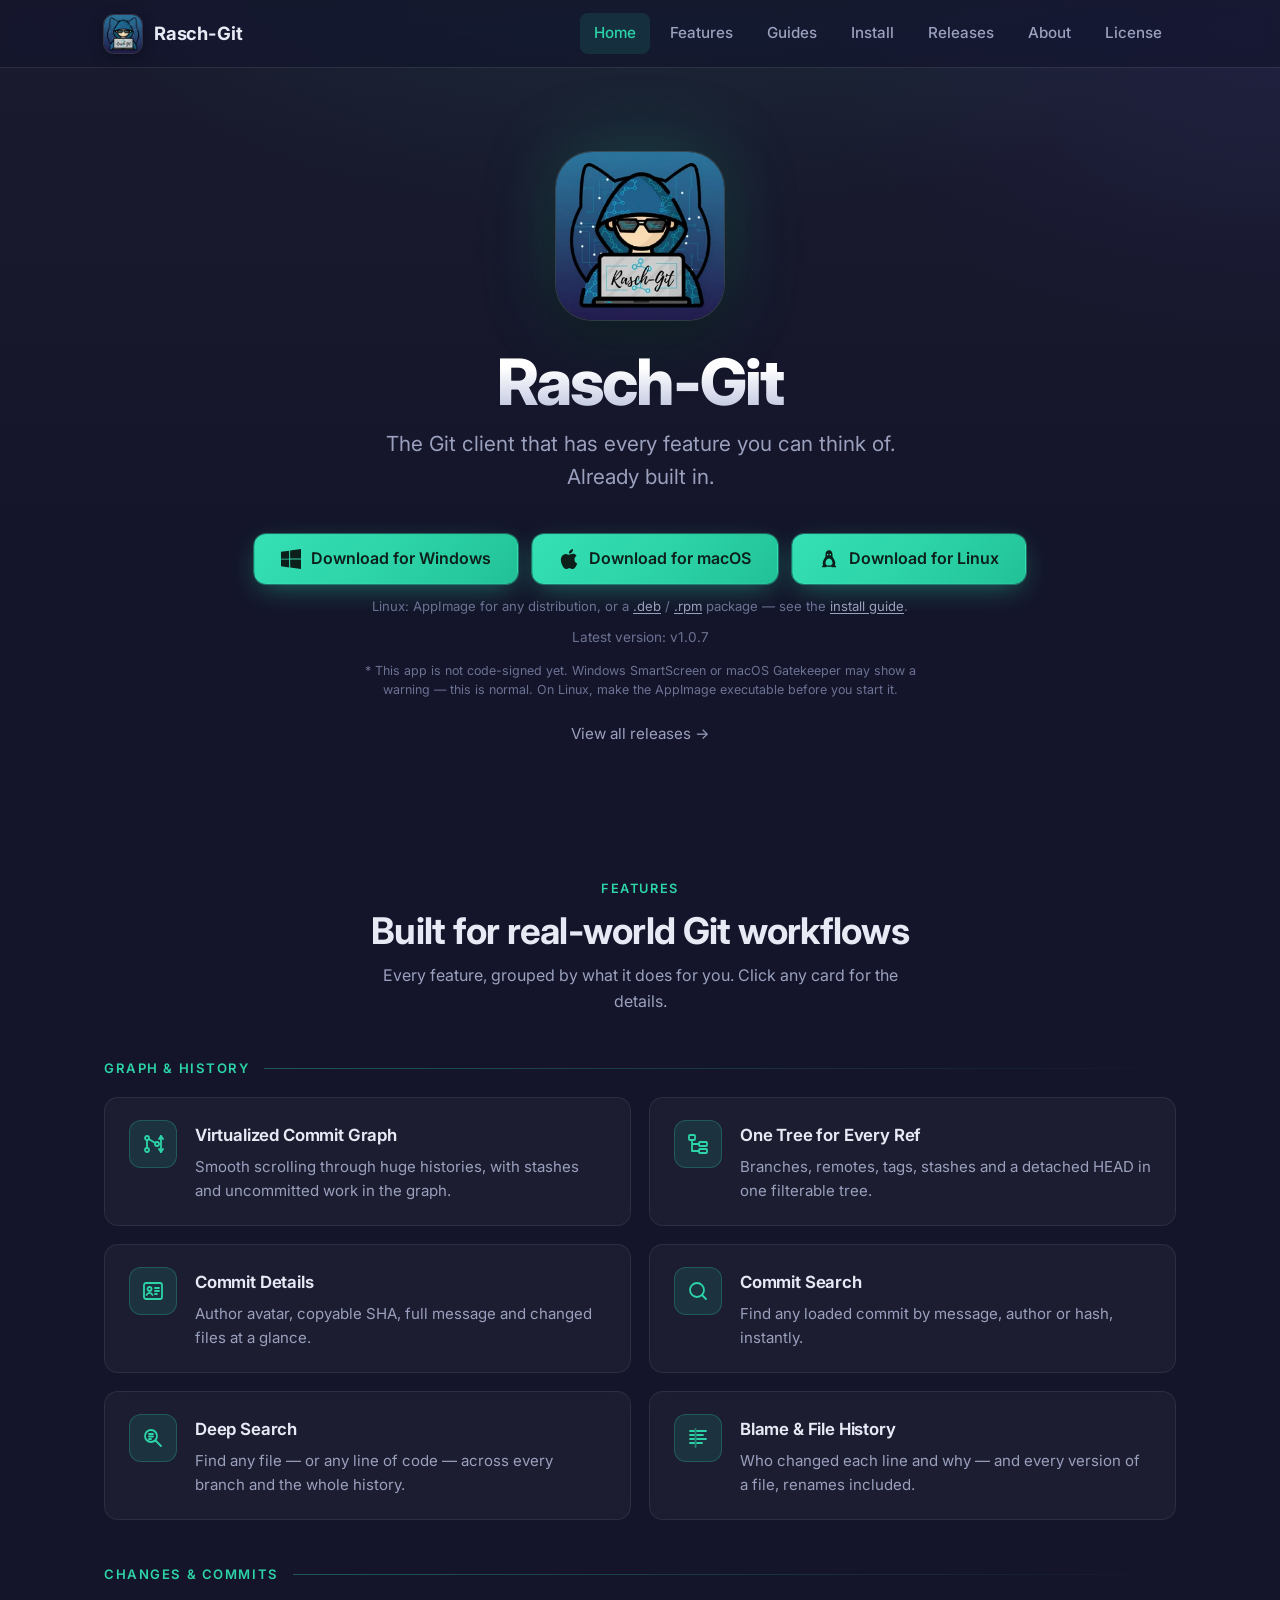
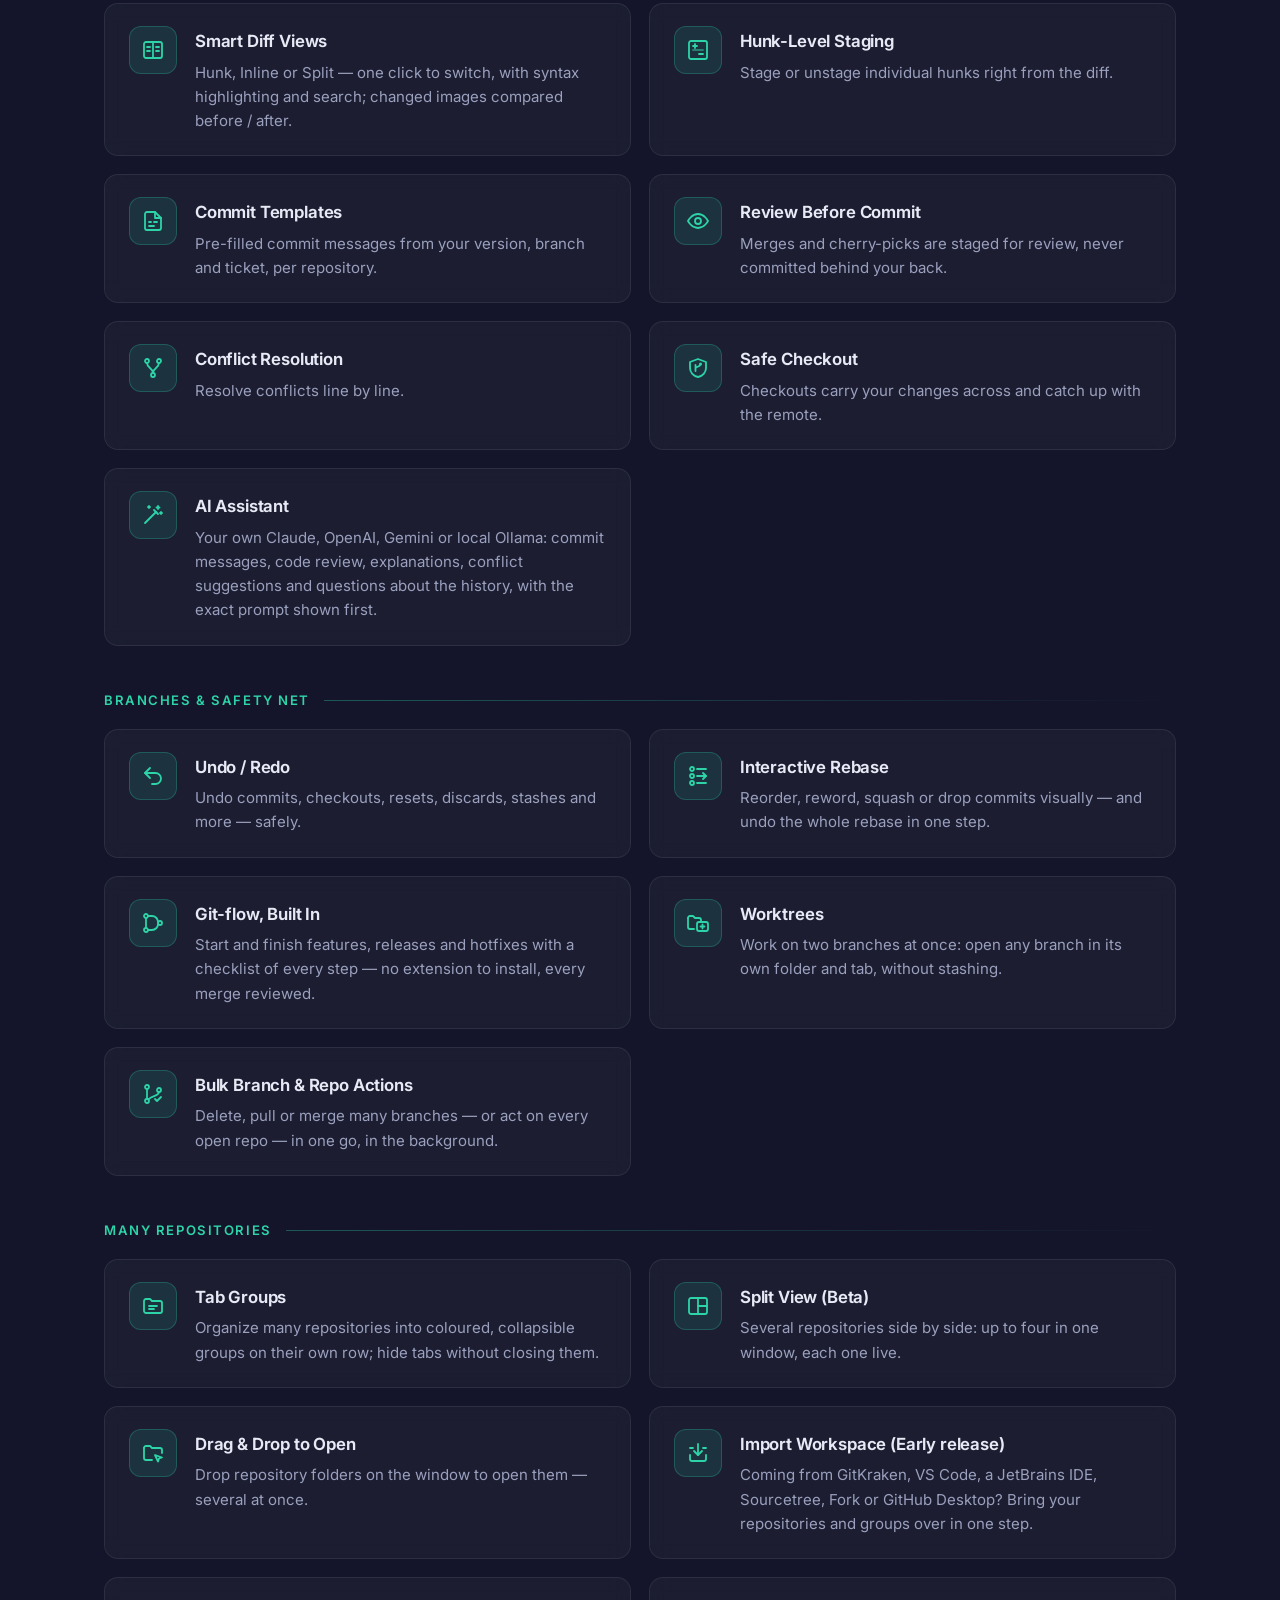
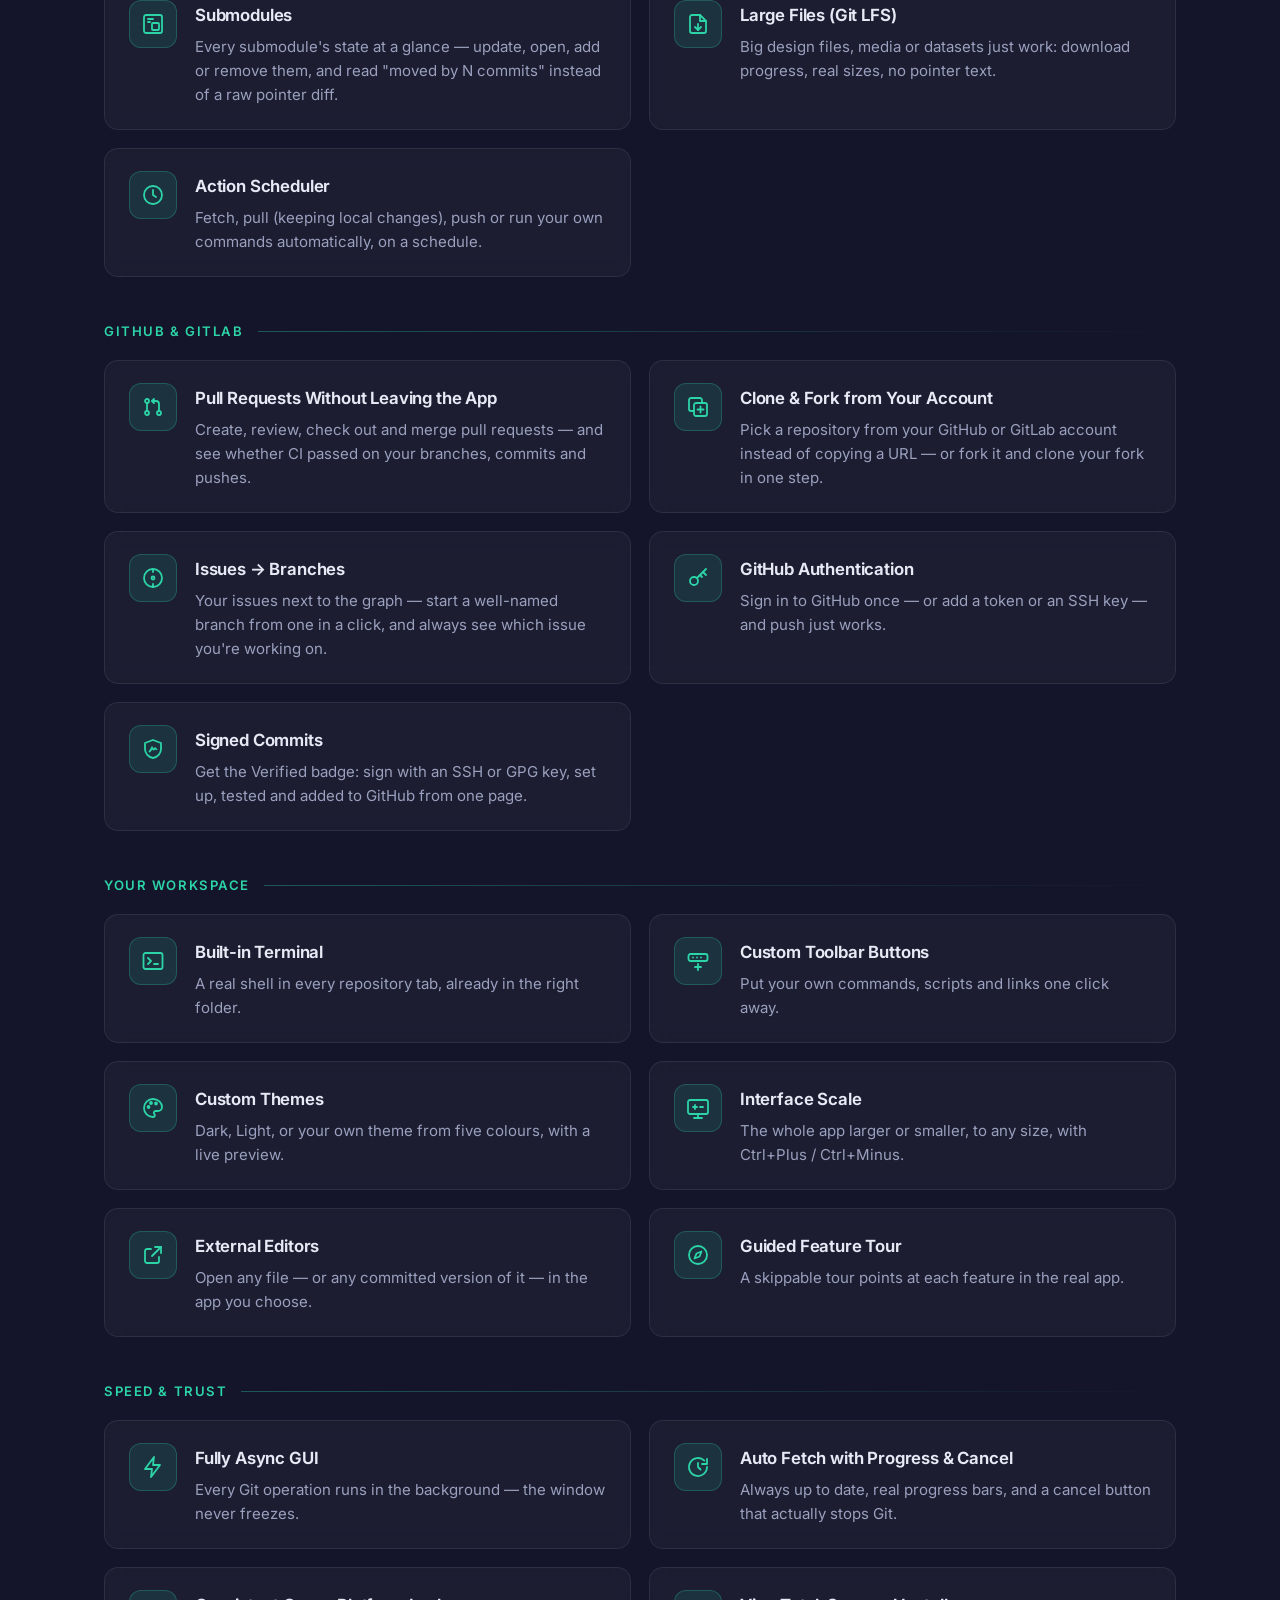
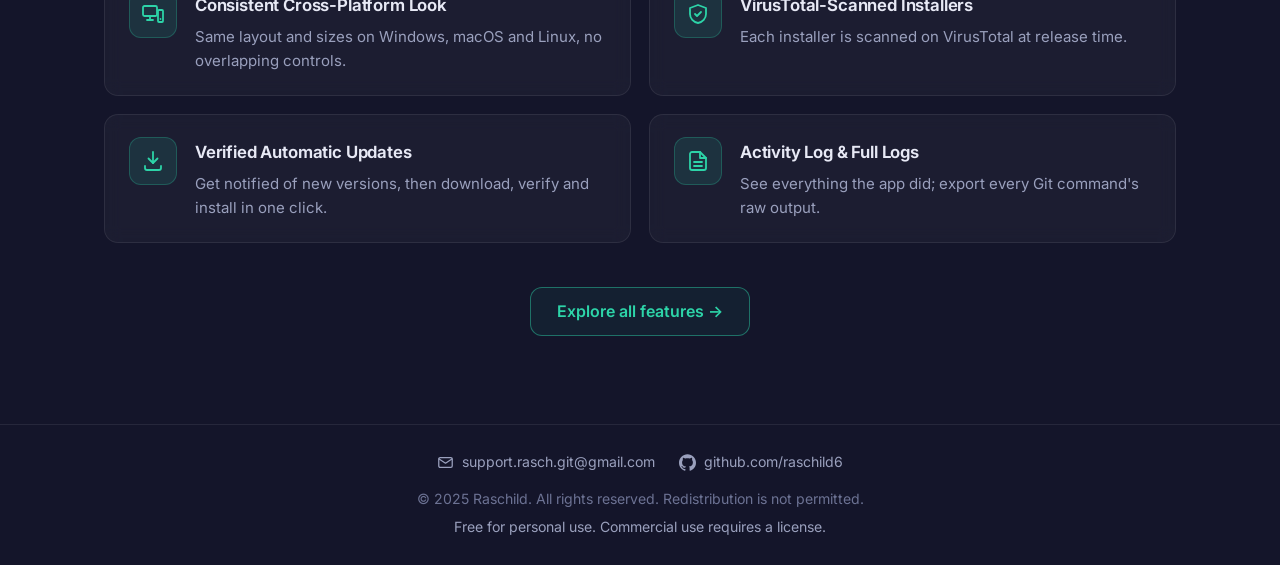
==== index.html @ 685660fe "Features, home and guide: AI assistant (app 1.0.8) Co-Authored-By: Claude Opus 5.5 <noreply@anthropi" ====
<!DOCTYPE html>
<html lang="en">
<head>
  <meta charset="utf-8">
  <meta name="viewport" content="width=device-width, initial-scale=1, viewport-fit=cover">
  <title>Rasch-Git — A powerful cross-platform Git client</title>
  <meta name="description" content="Everything you need from a Git client — and more. Download Rasch-Git for Windows, macOS and Linux.">
  <meta name="theme-color" content="#1a1b2e">
  <meta property="og:title" content="Rasch-Git — A powerful cross-platform Git client">
  <meta property="og:description" content="Everything you need from a Git client — and more. Download Rasch-Git for Windows, macOS and Linux.">
  <meta property="og:type" content="website">
  <meta property="og:image" content="https://raschild6.github.io/rasch-git-page/assets/img/logo-512.png">
  <link rel="icon" href="favicon.ico" sizes="any">
  <link rel="icon" type="image/png" sizes="32x32" href="assets/img/favicon-32.png">
  <link rel="icon" type="image/png" sizes="16x16" href="assets/img/favicon-16.png">
  <link rel="apple-touch-icon" href="assets/img/apple-touch-icon.png">
  <link rel="preconnect" href="https://fonts.googleapis.com">
  <link rel="preconnect" href="https://fonts.gstatic.com" crossorigin>
  <link rel="stylesheet" href="https://fonts.googleapis.com/css2?family=Inter:wght@400;500;600;700;800&family=JetBrains+Mono:wght@500;600&display=swap">
  <link rel="stylesheet" href="assets/css/style.css?v=20261023">
</head>
<body>
  <header class="navbar">
    <nav class="container" aria-label="Main">
      <a class="brand" href="index.html">
        <picture>
          <source srcset="assets/img/logo-96.webp" type="image/webp">
          <img src="assets/img/logo-96.png" alt="" width="38" height="38">
        </picture>
        <span>Rasch-Git</span>
      </a>
      <button class="nav-toggle" type="button" aria-label="Toggle navigation" aria-expanded="false" aria-controls="nav-links">
        <svg viewBox="0 0 24 24" fill="none" stroke="currentColor" stroke-width="2" stroke-linecap="round" aria-hidden="true"><path d="M4 7h16M4 12h16M4 17h16"/></svg>
      </button>
      <ul class="nav-links" id="nav-links">
        <li><a href="index.html" aria-current="page">Home</a></li>
        <li><a href="features.html">Features</a></li>
        <li><a href="guides.html">Guides</a></li>
        <li><a href="install.html">Install</a></li>
        <li><a href="releases.html">Releases</a></li>
        <li><a href="about.html">About</a></li>
        <li><a href="license.html">License</a></li>
      </ul>
    </nav>
  </header>

  <main>
    <section class="hero" data-latest-downloads>
      <div class="container">
        <picture>
          <source srcset="assets/img/logo-256.webp 1x, assets/img/logo-512.webp 2x" type="image/webp">
          <img class="hero-logo" src="assets/img/logo-512.png" alt="Rasch-Git logo" width="168" height="168">
        </picture>
        <h1>Rasch-Git</h1>
        <p class="tagline">The Git client that has every feature you can think of.<br>Already built in.</p>
        <div class="btn-group">
          <a class="btn btn-primary" href="https://github.com/raschild6/rasch-git-page/releases/latest" data-platform="windows" rel="noopener">
            <svg viewBox="0 0 24 24" fill="currentColor" aria-hidden="true"><path d="M0 3.449 9.75 2.1v9.451H0m10.949-9.602L24 0v11.4H10.949M0 12.6h9.75v9.451L0 20.699M10.949 12.6H24V24l-12.9-1.801"/></svg>
            <span>Download for Windows</span>
          </a>
          <a class="btn btn-primary" href="https://github.com/raschild6/rasch-git-page/releases/latest" data-platform="macos" rel="noopener">
            <svg viewBox="0 0 24 24" fill="currentColor" aria-hidden="true"><path d="M12.152 6.896c-.948 0-2.415-1.078-3.96-1.04-2.04.027-3.91 1.183-4.961 3.014-2.117 3.675-.546 9.103 1.519 12.09 1.013 1.454 2.208 3.09 3.792 3.039 1.52-.065 2.09-.987 3.935-.987 1.831 0 2.35.987 3.96.948 1.637-.026 2.676-1.48 3.676-2.948 1.156-1.688 1.636-3.325 1.662-3.415-.039-.013-3.182-1.221-3.22-4.857-.026-3.04 2.48-4.494 2.597-4.559-1.429-2.09-3.623-2.324-4.39-2.376-2-.156-3.675 1.09-4.61 1.09zM15.53 3.83c.843-1.012 1.4-2.427 1.245-3.83-1.207.052-2.662.805-3.532 1.818-.78.896-1.454 2.338-1.273 3.714 1.338.104 2.715-.688 3.559-1.701"/></svg>
            <span>Download for macOS</span>
          </a>
          <a class="btn btn-primary" href="https://github.com/raschild6/rasch-git-page/releases/latest" data-platform="linux" rel="noopener">
            <svg viewBox="0 0 24 24" fill="currentColor" aria-hidden="true"><path fill-rule="evenodd" d="M12 1.5c-2.6 0-4.2 2.2-4.2 5 0 1.4.3 2.4-.7 4C5.7 12.6 4.5 14.7 4.5 17c0 .9.2 1.7.5 2.4l-1.4 1.2c-.5.4-.2 1.2.4 1.2h4.3c.5 0 .9-.3 1-.7.9.3 1.8.4 2.7.4s1.8-.1 2.7-.4c.1.4.5.7 1 .7H20c.6 0 .9-.8.4-1.2L19 19.4c.3-.7.5-1.5.5-2.4 0-2.3-1.2-4.4-2.6-6.5-1-1.6-.7-2.6-.7-4 0-2.8-1.6-5-4.2-5zm-2.6 11.2c.8-.9 1.7-1.2 2.6-1.2s1.8.3 2.6 1.2c1 1.2 1.6 2.7 1.6 4.3 0 2.1-1.9 2.8-4.2 2.8s-4.2-.7-4.2-2.8c0-1.6.6-3.1 1.6-4.3zM10.4 5.6a.9 1.1 0 1 0 0 2.2a.9 1.1 0 1 0 0-2.2zm3.2 0a.9 1.1 0 1 0 0 2.2a.9 1.1 0 1 0 0-2.2z"/></svg>
            <span>Download for Linux</span>
          </a>
        </div>
        <p class="linux-packages">Linux: AppImage for any distribution, or a <a href="https://github.com/raschild6/rasch-git-page/releases/latest" data-platform="linux-deb" rel="noopener">.deb</a> / <a href="https://github.com/raschild6/rasch-git-page/releases/latest" data-platform="linux-rpm" rel="noopener">.rpm</a> package — see the <a href="install.html#linux">install guide</a>.</p>
        <p class="version-hint" aria-live="polite"></p>
        <p class="unsigned-notice">* This app is not code-signed yet. Windows SmartScreen or macOS Gatekeeper may show a warning — this is normal. On Linux, make the AppImage executable before you start it.</p>
        <a class="all-releases" href="releases.html">View all releases &rarr;</a>
      </div>
    </section>

    <section class="section" id="features" aria-labelledby="features-title">
      <div class="container">
        <div class="section-head">
          <span class="eyebrow">Features</span>
          <h2 id="features-title">Built for real-world Git workflows</h2>
          <p>Every feature, grouped by what it does for you. Click any card for the details.</p>
        </div>
        <div class="feature-group" aria-labelledby="group-graph-history">
          <h3 class="feature-group-title" id="group-graph-history"><a href="features.html#graph-history">Graph &amp; History</a></h3>
          <div class="features">
            <a class="card feature" href="features.html#virtualized-commit-graph">
              <div class="feature-icon"><svg viewBox="0 0 24 24" fill="none" stroke="currentColor" stroke-width="1.8" stroke-linecap="round" stroke-linejoin="round" aria-hidden="true"><circle cx="6" cy="6" r="2"/><circle cx="6" cy="18" r="2"/><circle cx="16" cy="12" r="2"/><path d="M6 8v8"/><path d="M8 7.2 14.3 11"/><path d="M20 4v16"/><path d="m18 7 2-3 2 3M18 17l2 3 2-3"/></svg></div>
              <div>
                <h4>Virtualized Commit Graph</h4>
                <p>Smooth scrolling through huge histories, with stashes and uncommitted work in the graph.</p>
              </div>
            </a>
            <a class="card feature" href="features.html#one-tree-for-every-ref">
              <div class="feature-icon"><svg viewBox="0 0 24 24" fill="none" stroke="currentColor" stroke-width="1.8" stroke-linecap="round" stroke-linejoin="round" aria-hidden="true"><rect x="3" y="3" width="6" height="5" rx="1"/><rect x="13" y="10" width="8" height="4" rx="1"/><rect x="13" y="17" width="8" height="4" rx="1"/><path d="M6 8v11h7M6 12h7"/></svg></div>
              <div>
                <h4>One Tree for Every Ref</h4>
                <p>Branches, remotes, tags, stashes and a detached HEAD in one filterable tree.</p>
              </div>
            </a>
            <a class="card feature" href="features.html#commit-details">
              <div class="feature-icon"><svg viewBox="0 0 24 24" fill="none" stroke="currentColor" stroke-width="1.8" stroke-linecap="round" stroke-linejoin="round" aria-hidden="true"><rect x="3" y="4" width="18" height="16" rx="2"/><circle cx="8.5" cy="10" r="2"/><path d="M5.5 16c.6-1.5 1.7-2.2 3-2.2s2.4.7 3 2.2"/><path d="M14 9h4M14 12h4M14 15h2"/></svg></div>
              <div>
                <h4>Commit Details</h4>
                <p>Author avatar, copyable SHA, full message and changed files at a glance.</p>
              </div>
            </a>
            <a class="card feature" href="features.html#commit-search">
              <div class="feature-icon"><svg viewBox="0 0 24 24" fill="none" stroke="currentColor" stroke-width="1.8" stroke-linecap="round" stroke-linejoin="round" aria-hidden="true"><circle cx="11" cy="11" r="7"/><path d="m20 20-3.5-3.5"/></svg></div>
              <div>
                <h4>Commit Search</h4>
                <p>Find any loaded commit by message, author or hash, instantly.</p>
              </div>
            </a>
            <a class="card feature" href="features.html#deep-search">
              <div class="feature-icon"><svg viewBox="0 0 24 24" fill="none" stroke="currentColor" stroke-width="1.8" stroke-linecap="round" stroke-linejoin="round" aria-hidden="true"><circle cx="10" cy="10" r="6"/><path d="m20 20-5.5-5.5"/><path d="M8 8h4M8 10.5h4M8 13h2"/></svg></div>
              <div>
                <h4>Deep Search</h4>
                <p>Find any file — or any line of code — across every branch and the whole history.</p>
              </div>
            </a>
            <a class="card feature" href="features.html#blame-file-history">
              <div class="feature-icon"><svg viewBox="0 0 24 24" fill="none" stroke="currentColor" stroke-width="1.8" stroke-linecap="round" stroke-linejoin="round" aria-hidden="true"><path d="M4 5h4M4 9h4M4 13h4M4 17h4"/><path d="M11 5h9M11 9h6M11 13h9M11 17h5"/><path d="M9.5 3v18" opacity=".5"/></svg></div>
              <div>
                <h4>Blame &amp; File History</h4>
                <p>Who changed each line and why — and every version of a file, renames included.</p>
              </div>
            </a>
          </div>
        </div>
        <div class="feature-group" aria-labelledby="group-changes-commits">
          <h3 class="feature-group-title" id="group-changes-commits"><a href="features.html#changes-commits">Changes &amp; Commits</a></h3>
          <div class="features">
            <a class="card feature" href="features.html#smart-diff-views">
              <div class="feature-icon"><svg viewBox="0 0 24 24" fill="none" stroke="currentColor" stroke-width="1.8" stroke-linecap="round" stroke-linejoin="round" aria-hidden="true"><rect x="3" y="4" width="18" height="16" rx="2"/><path d="M12 4v16"/><path d="M6 9h3M6 13h3M15 9h3M15 13h3"/></svg></div>
              <div>
                <h4>Smart Diff Views</h4>
                <p>Hunk, Inline or Split — one click to switch, with syntax highlighting and search; changed images compared before / after.</p>
              </div>
            </a>
            <a class="card feature" href="features.html#hunk-level-staging">
              <div class="feature-icon"><svg viewBox="0 0 24 24" fill="none" stroke="currentColor" stroke-width="1.8" stroke-linecap="round" stroke-linejoin="round" aria-hidden="true"><rect x="3" y="3" width="18" height="18" rx="2"/><path d="M7 8h4M9 6v4"/><path d="M13 16h4"/><path d="M7 12h10" opacity=".5"/></svg></div>
              <div>
                <h4>Hunk-Level Staging</h4>
                <p>Stage or unstage individual hunks right from the diff.</p>
              </div>
            </a>
            <a class="card feature" href="features.html#commit-templates">
              <div class="feature-icon"><svg viewBox="0 0 24 24" fill="none" stroke="currentColor" stroke-width="1.8" stroke-linecap="round" stroke-linejoin="round" aria-hidden="true"><path d="M14 3H6a2 2 0 0 0-2 2v14a2 2 0 0 0 2 2h12a2 2 0 0 0 2-2V9z"/><path d="M14 3v6h6"/><path d="M8 13h2M13 13h3M8 17h5"/></svg></div>
              <div>
                <h4>Commit Templates</h4>
                <p>Pre-filled commit messages from your version, branch and ticket, per repository.</p>
              </div>
            </a>
            <a class="card feature" href="features.html#review-before-commit">
              <div class="feature-icon"><svg viewBox="0 0 24 24" fill="none" stroke="currentColor" stroke-width="1.8" stroke-linecap="round" stroke-linejoin="round" aria-hidden="true"><path d="M2 12s3.5-7 10-7 10 7 10 7-3.5 7-10 7S2 12 2 12z"/><circle cx="12" cy="12" r="3"/></svg></div>
              <div>
                <h4>Review Before Commit</h4>
                <p>Merges and cherry-picks are staged for review, never committed behind your back.</p>
              </div>
            </a>
            <a class="card feature" href="features.html#visual-conflict-resolution-auto-stash">
              <div class="feature-icon"><svg viewBox="0 0 24 24" fill="none" stroke="currentColor" stroke-width="1.8" stroke-linecap="round" stroke-linejoin="round" aria-hidden="true"><circle cx="6" cy="5" r="2"/><circle cx="18" cy="5" r="2"/><circle cx="12" cy="19" r="2"/><path d="M6 7c0 5 6 5 6 10"/><path d="M18 7c0 5-6 5-6 10"/></svg></div>
              <div>
                <h4>Conflict Resolution</h4>
                <p>Resolve conflicts line by line.</p>
              </div>
            </a>
            <a class="card feature" href="features.html#checkout">
              <div class="feature-icon"><svg viewBox="0 0 24 24" fill="none" stroke="currentColor" stroke-width="1.8" stroke-linecap="round" stroke-linejoin="round" aria-hidden="true"><path d="M12 3 4 6v6c0 4.5 3.4 8.3 8 9 4.6-.7 8-4.5 8-9V6z"/><path d="M9.5 9v6M9.5 12.5c0-2 5-1.5 5-4.5"/><circle cx="14.5" cy="8" r=".6"/></svg></div>
              <div>
                <h4>Safe Checkout</h4>
                <p>Checkouts carry your changes across and catch up with the remote.</p>
              </div>
            </a>
            <a class="card feature" href="features.html#ai-assistant">
              <div class="feature-icon"><svg viewBox="0 0 24 24" fill="none" stroke="currentColor" stroke-width="1.8" stroke-linecap="round" stroke-linejoin="round" aria-hidden="true"><path d="m4 20 11-11"/><path d="m13 7 4 4"/><path d="M17 3v3M15.5 4.5h3M20 9v2M19 10h2M8 3v2M7 4h2"/></svg></div>
              <div>
                <h4>AI Assistant</h4>
                <p>Your own Claude, OpenAI, Gemini or local Ollama: commit messages, code review, explanations, conflict suggestions and questions about the history, with the exact prompt shown first.</p>
              </div>
            </a>
          </div>
        </div>
        <div class="feature-group" aria-labelledby="group-branches-safety">
          <h3 class="feature-group-title" id="group-branches-safety"><a href="features.html#branches-safety">Branches &amp; Safety Net</a></h3>
          <div class="features">
            <a class="card feature" href="features.html#undo-redo">
              <div class="feature-icon"><svg viewBox="0 0 24 24" fill="none" stroke="currentColor" stroke-width="1.8" stroke-linecap="round" stroke-linejoin="round" aria-hidden="true"><path d="M9 14 4 9l5-5"/><path d="M4 9h10.5a5.5 5.5 0 0 1 0 11H11"/></svg></div>
              <div>
                <h4>Undo / Redo</h4>
                <p>Undo commits, checkouts, resets, discards, stashes and more — safely.</p>
              </div>
            </a>
            <a class="card feature" href="features.html#interactive-rebase">
              <div class="feature-icon"><svg viewBox="0 0 24 24" fill="none" stroke="currentColor" stroke-width="1.8" stroke-linecap="round" stroke-linejoin="round" aria-hidden="true"><circle cx="6" cy="5" r="2"/><circle cx="6" cy="12" r="2"/><circle cx="6" cy="19" r="2"/><path d="M11 5h9M11 12h9M11 19h9"/><path d="m17 9 3 3-3 3"/></svg></div>
              <div>
                <h4>Interactive Rebase</h4>
                <p>Reorder, reword, squash or drop commits visually — and undo the whole rebase in one step.</p>
              </div>
            </a>
            <a class="card feature" href="features.html#git-flow">
              <div class="feature-icon"><svg viewBox="0 0 24 24" fill="none" stroke="currentColor" stroke-width="1.8" stroke-linecap="round" stroke-linejoin="round" aria-hidden="true"><circle cx="5" cy="5" r="2"/><circle cx="5" cy="19" r="2"/><circle cx="19" cy="12" r="2"/><path d="M5 7v10"/><path d="M7 5h4a6 6 0 0 1 6 6"/><path d="M7 19h4a6 6 0 0 0 6-6"/></svg></div>
              <div>
                <h4>Git-flow, Built In</h4>
                <p>Start and finish features, releases and hotfixes with a checklist of every step — no extension to install, every merge reviewed.</p>
              </div>
            </a>
            <a class="card feature" href="features.html#worktrees">
              <div class="feature-icon"><svg viewBox="0 0 24 24" fill="none" stroke="currentColor" stroke-width="1.8" stroke-linecap="round" stroke-linejoin="round" aria-hidden="true"><path d="M2 7a2 2 0 0 1 2-2h3l2 2h4a2 2 0 0 1 2 2v1"/><path d="M2 7v9a2 2 0 0 0 2 2h4"/><rect x="11" y="11" width="11" height="9" rx="2"/><path d="M14.5 15.5h4M16.5 13.5v4"/></svg></div>
              <div>
                <h4>Worktrees</h4>
                <p>Work on two branches at once: open any branch in its own folder and tab, without stashing.</p>
              </div>
            </a>
            <a class="card feature" href="features.html#bulk-branch-repo-management">
              <div class="feature-icon"><svg viewBox="0 0 24 24" fill="none" stroke="currentColor" stroke-width="1.8" stroke-linecap="round" stroke-linejoin="round" aria-hidden="true"><circle cx="6" cy="5" r="2"/><circle cx="6" cy="19" r="2"/><circle cx="18" cy="8" r="2"/><path d="M6 7v10"/><path d="M18 10c0 4-6 3-10.6 7.3"/><path d="m14 17 2 2 4-4"/></svg></div>
              <div>
                <h4>Bulk Branch &amp; Repo Actions</h4>
                <p>Delete, pull or merge many branches — or act on every open repo — in one go, in the background.</p>
              </div>
            </a>
          </div>
        </div>
        <div class="feature-group" aria-labelledby="group-many-repos">
          <h3 class="feature-group-title" id="group-many-repos"><a href="features.html#many-repos">Many Repositories</a></h3>
          <div class="features">
            <a class="card feature" href="features.html#tab-groups">
              <div class="feature-icon"><svg viewBox="0 0 24 24" fill="none" stroke="currentColor" stroke-width="1.8" stroke-linecap="round" stroke-linejoin="round" aria-hidden="true"><path d="M3 7a2 2 0 0 1 2-2h4l2 2h8a2 2 0 0 1 2 2v8a2 2 0 0 1-2 2H5a2 2 0 0 1-2-2z"/><path d="M8 12h8M8 15h5"/></svg></div>
              <div>
                <h4>Tab Groups</h4>
                <p>Organize many repositories into coloured, collapsible groups on their own row; hide tabs without closing them.</p>
              </div>
            </a>
            <a class="card feature" href="features.html#split-view">
              <div class="feature-icon"><svg viewBox="0 0 24 24" fill="none" stroke="currentColor" stroke-width="1.8" stroke-linecap="round" stroke-linejoin="round" aria-hidden="true"><rect x="3" y="4" width="18" height="16" rx="2"/><path d="M12 4v16"/><path d="M12 12h9"/></svg></div>
              <div>
                <h4>Split View (Beta)</h4>
                <p>Several repositories side by side: up to four in one window, each one live.</p>
              </div>
            </a>
            <a class="card feature" href="features.html#drag-drop-to-open">
              <div class="feature-icon"><svg viewBox="0 0 24 24" fill="none" stroke="currentColor" stroke-width="1.8" stroke-linecap="round" stroke-linejoin="round" aria-hidden="true"><path d="M3 7a2 2 0 0 1 2-2h4l2 2h8a2 2 0 0 1 2 2v3"/><path d="M3 7v10a2 2 0 0 0 2 2h6"/><path d="m14 14 7 2.5-3 1-1 3z"/></svg></div>
              <div>
                <h4>Drag &amp; Drop to Open</h4>
                <p>Drop repository folders on the window to open them — several at once.</p>
              </div>
            </a>
            <a class="card feature" href="features.html#import-workspace">
              <div class="feature-icon"><svg viewBox="0 0 24 24" fill="none" stroke="currentColor" stroke-width="1.8" stroke-linecap="round" stroke-linejoin="round" aria-hidden="true"><path d="M4 14v4a2 2 0 0 0 2 2h12a2 2 0 0 0 2-2v-4"/><path d="M12 3v11"/><path d="m8 10 4 4 4-4"/><path d="M4 7h3M17 7h3"/></svg></div>
              <div>
                <h4>Import Workspace (Early release)</h4>
                <p>Coming from GitKraken, VS Code, a JetBrains IDE, Sourcetree, Fork or GitHub Desktop? Bring your repositories and groups over in one step.</p>
              </div>
            </a>
            <a class="card feature" href="features.html#submodules">
              <div class="feature-icon"><svg viewBox="0 0 24 24" fill="none" stroke="currentColor" stroke-width="1.8" stroke-linecap="round" stroke-linejoin="round" aria-hidden="true"><rect x="3" y="3" width="18" height="18" rx="2"/><rect x="11" y="11" width="7" height="7" rx="1"/><path d="M7 7h5M7 10h2"/></svg></div>
              <div>
                <h4>Submodules</h4>
                <p>Every submodule's state at a glance — update, open, add or remove them, and read "moved by N commits" instead of a raw pointer diff.</p>
              </div>
            </a>
            <a class="card feature" href="features.html#git-lfs">
              <div class="feature-icon"><svg viewBox="0 0 24 24" fill="none" stroke="currentColor" stroke-width="1.8" stroke-linecap="round" stroke-linejoin="round" aria-hidden="true"><path d="M14 3H6a2 2 0 0 0-2 2v14a2 2 0 0 0 2 2h12a2 2 0 0 0 2-2V9z"/><path d="M14 3v6h6"/><path d="M12 12v6"/><path d="m9 15 3 3 3-3"/></svg></div>
              <div>
                <h4>Large Files (Git LFS)</h4>
                <p>Big design files, media or datasets just work: download progress, real sizes, no pointer text.</p>
              </div>
            </a>
            <a class="card feature" href="features.html#scheduled-actions">
              <div class="feature-icon"><svg viewBox="0 0 24 24" fill="none" stroke="currentColor" stroke-width="1.8" stroke-linecap="round" stroke-linejoin="round" aria-hidden="true"><circle cx="12" cy="12" r="9"/><path d="M12 7v5l3 2"/></svg></div>
              <div>
                <h4>Action Scheduler</h4>
                <p>Fetch, pull (keeping local changes), push or run your own commands automatically, on a schedule.</p>
              </div>
            </a>
          </div>
        </div>
        <div class="feature-group" aria-labelledby="group-integrations">
          <h3 class="feature-group-title" id="group-integrations"><a href="features.html#integrations">GitHub &amp; GitLab</a></h3>
          <div class="features">
            <a class="card feature" href="features.html#pull-requests">
              <div class="feature-icon"><svg viewBox="0 0 24 24" fill="none" stroke="currentColor" stroke-width="1.8" stroke-linecap="round" stroke-linejoin="round" aria-hidden="true"><circle cx="6" cy="6" r="2"/><circle cx="6" cy="18" r="2"/><circle cx="18" cy="18" r="2"/><path d="M6 8v8"/><path d="M18 16V9a3 3 0 0 0-3-3h-4"/><path d="m13 4-2 2 2 2"/></svg></div>
              <div>
                <h4>Pull Requests Without Leaving the App</h4>
                <p>Create, review, check out and merge pull requests — and see whether CI passed on your branches, commits and pushes.</p>
              </div>
            </a>
            <a class="card feature" href="features.html#clone-fork">
              <div class="feature-icon"><svg viewBox="0 0 24 24" fill="none" stroke="currentColor" stroke-width="1.8" stroke-linecap="round" stroke-linejoin="round" aria-hidden="true"><rect x="8" y="8" width="13" height="13" rx="2"/><path d="M16 8V5a2 2 0 0 0-2-2H5a2 2 0 0 0-2 2v9a2 2 0 0 0 2 2h3"/><path d="M14.5 11.5v6M11.5 14.5h6"/></svg></div>
              <div>
                <h4>Clone &amp; Fork from Your Account</h4>
                <p>Pick a repository from your GitHub or GitLab account instead of copying a URL — or fork it and clone your fork in one step.</p>
              </div>
            </a>
            <a class="card feature" href="features.html#issues">
              <div class="feature-icon"><svg viewBox="0 0 24 24" fill="none" stroke="currentColor" stroke-width="1.8" stroke-linecap="round" stroke-linejoin="round" aria-hidden="true"><circle cx="12" cy="12" r="9"/><circle cx="12" cy="12" r="1.5"/><path d="M12 3v3M12 18v3"/></svg></div>
              <div>
                <h4>Issues → Branches</h4>
                <p>Your issues next to the graph — start a well-named branch from one in a click, and always see which issue you're working on.</p>
              </div>
            </a>
            <a class="card feature" href="features.html#accounts-ssh-keys">
              <div class="feature-icon"><svg viewBox="0 0 24 24" fill="none" stroke="currentColor" stroke-width="1.8" stroke-linecap="round" stroke-linejoin="round" aria-hidden="true"><circle cx="8" cy="15" r="4"/><path d="m11 12 9-9"/><path d="m17 6 3 3"/><path d="m14 9 2 2"/></svg></div>
              <div>
                <h4>GitHub Authentication</h4>
                <p>Sign in to GitHub once — or add a token or an SSH key — and push just works.</p>
              </div>
            </a>
            <a class="card feature" href="features.html#commit-signing">
              <div class="feature-icon"><svg viewBox="0 0 24 24" fill="none" stroke="currentColor" stroke-width="1.8" stroke-linecap="round" stroke-linejoin="round" aria-hidden="true"><path d="M12 3 4 6v6c0 4.5 3.4 8.3 8 9 4.6-.7 8-4.5 8-9V6z"/><path d="M8.5 14.5c1.2-1 2-2.7 2.6-4.2.3.9.6 2.2 1.4 2.2s1.1-1.4 1.6-1.4.6 1.2 1.4 1.2"/></svg></div>
              <div>
                <h4>Signed Commits</h4>
                <p>Get the Verified badge: sign with an SSH or GPG key, set up, tested and added to GitHub from one page.</p>
              </div>
            </a>
          </div>
        </div>
        <div class="feature-group" aria-labelledby="group-workspace">
          <h3 class="feature-group-title" id="group-workspace"><a href="features.html#workspace">Your Workspace</a></h3>
          <div class="features">
            <a class="card feature" href="features.html#built-in-terminal">
              <div class="feature-icon"><svg viewBox="0 0 24 24" fill="none" stroke="currentColor" stroke-width="1.8" stroke-linecap="round" stroke-linejoin="round" aria-hidden="true"><rect x="2.5" y="4" width="19" height="16" rx="2"/><path d="m7 9 3 3-3 3"/><path d="M13 15h4"/></svg></div>
              <div>
                <h4>Built-in Terminal</h4>
                <p>A real shell in every repository tab, already in the right folder.</p>
              </div>
            </a>
            <a class="card feature" href="features.html#custom-toolbar-buttons">
              <div class="feature-icon"><svg viewBox="0 0 24 24" fill="none" stroke="currentColor" stroke-width="1.8" stroke-linecap="round" stroke-linejoin="round" aria-hidden="true"><rect x="2.5" y="5" width="19" height="7" rx="2"/><path d="M7 8.5h.01M11 8.5h.01M15 8.5h.01"/><path d="M12 15v6M9 18h6"/></svg></div>
              <div>
                <h4>Custom Toolbar Buttons</h4>
                <p>Put your own commands, scripts and links one click away.</p>
              </div>
            </a>
            <a class="card feature" href="features.html#custom-themes">
              <div class="feature-icon"><svg viewBox="0 0 24 24" fill="none" stroke="currentColor" stroke-width="1.8" stroke-linecap="round" stroke-linejoin="round" aria-hidden="true"><path d="M12 3a9 9 0 1 0 0 18c1.1 0 1.8-.9 1.8-1.8 0-.5-.2-.9-.5-1.2-.3-.3-.5-.7-.5-1.2 0-1 .8-1.8 1.8-1.8H17a4 4 0 0 0 4-4c0-4.4-4-8-9-8z"/><circle cx="7.5" cy="11" r="1"/><circle cx="10" cy="7" r="1"/><circle cx="15" cy="7.5" r="1"/></svg></div>
              <div>
                <h4>Custom Themes</h4>
                <p>Dark, Light, or your own theme from five colours, with a live preview.</p>
              </div>
            </a>
            <a class="card feature" href="features.html#interface-scale">
              <div class="feature-icon"><svg viewBox="0 0 24 24" fill="none" stroke="currentColor" stroke-width="1.8" stroke-linecap="round" stroke-linejoin="round" aria-hidden="true"><rect x="2" y="4" width="20" height="14" rx="2"/><path d="M8 22h8M12 18v4"/><path d="M7 11h4M9 9v4"/><path d="M14 11h3"/></svg></div>
              <div>
                <h4>Interface Scale</h4>
                <p>The whole app larger or smaller, to any size, with Ctrl+Plus / Ctrl+Minus.</p>
              </div>
            </a>
            <a class="card feature" href="features.html#open-in-external-programs">
              <div class="feature-icon"><svg viewBox="0 0 24 24" fill="none" stroke="currentColor" stroke-width="1.8" stroke-linecap="round" stroke-linejoin="round" aria-hidden="true"><path d="M14 4h6v6"/><path d="M20 4 11 13"/><path d="M18 14v4a2 2 0 0 1-2 2H6a2 2 0 0 1-2-2V8a2 2 0 0 1 2-2h4"/></svg></div>
              <div>
                <h4>External Editors</h4>
                <p>Open any file — or any committed version of it — in the app you choose.</p>
              </div>
            </a>
            <a class="card feature" href="features.html#guided-feature-tour">
              <div class="feature-icon"><svg viewBox="0 0 24 24" fill="none" stroke="currentColor" stroke-width="1.8" stroke-linecap="round" stroke-linejoin="round" aria-hidden="true"><circle cx="12" cy="12" r="9"/><path d="m15.5 8.5-2 5-5 2 2-5z"/></svg></div>
              <div>
                <h4>Guided Feature Tour</h4>
                <p>A skippable tour points at each feature in the real app.</p>
              </div>
            </a>
          </div>
        </div>
        <div class="feature-group" aria-labelledby="group-speed-trust">
          <h3 class="feature-group-title" id="group-speed-trust"><a href="features.html#speed-trust">Speed &amp; Trust</a></h3>
          <div class="features">
            <a class="card feature" href="features.html#fully-async-gui">
              <div class="feature-icon"><svg viewBox="0 0 24 24" fill="none" stroke="currentColor" stroke-width="1.8" stroke-linecap="round" stroke-linejoin="round" aria-hidden="true"><path d="M13 2 4 14h7l-1 8 9-12h-7l1-8z"/></svg></div>
              <div>
                <h4>Fully Async GUI</h4>
                <p>Every Git operation runs in the background — the window never freezes.</p>
              </div>
            </a>
            <a class="card feature" href="features.html#auto-fetch-with-real-progress-cancel">
              <div class="feature-icon"><svg viewBox="0 0 24 24" fill="none" stroke="currentColor" stroke-width="1.8" stroke-linecap="round" stroke-linejoin="round" aria-hidden="true"><path d="M21 12a9 9 0 1 1-2.64-6.36"/><path d="M21 4v5h-5"/><path d="M12 8v4l2.5 2.5"/></svg></div>
              <div>
                <h4>Auto Fetch with Progress &amp; Cancel</h4>
                <p>Always up to date, real progress bars, and a cancel button that actually stops Git.</p>
              </div>
            </a>
            <a class="card feature" href="features.html#consistent-cross-platform-look">
              <div class="feature-icon"><svg viewBox="0 0 24 24" fill="none" stroke="currentColor" stroke-width="1.8" stroke-linecap="round" stroke-linejoin="round" aria-hidden="true"><rect x="2" y="4" width="14" height="10" rx="1.5"/><path d="M6 18h6M9 14v4"/><rect x="17" y="8" width="5" height="12" rx="1"/><path d="M19.5 17h.01"/></svg></div>
              <div>
                <h4>Consistent Cross-Platform Look</h4>
                <p>Same layout and sizes on Windows, macOS and Linux, no overlapping controls.</p>
              </div>
            </a>
            <a class="card feature" href="features.html#virustotal">
              <div class="feature-icon"><svg viewBox="0 0 24 24" fill="none" stroke="currentColor" stroke-width="1.8" stroke-linecap="round" stroke-linejoin="round" aria-hidden="true"><path d="M12 3 4 6v6c0 4.5 3.4 8.3 8 9 4.6-.7 8-4.5 8-9V6z"/><path d="m9 12 2 2 4-4"/></svg></div>
              <div>
                <h4>VirusTotal-Scanned Installers</h4>
                <p>Each installer is scanned on VirusTotal at release time.</p>
              </div>
            </a>
            <a class="card feature" href="features.html#automatic-updates">
              <div class="feature-icon"><svg viewBox="0 0 24 24" fill="none" stroke="currentColor" stroke-width="1.8" stroke-linecap="round" stroke-linejoin="round" aria-hidden="true"><path d="M12 3v11"/><path d="m7.5 9.5 4.5 4.5 4.5-4.5"/><path d="M4 17v2a2 2 0 0 0 2 2h12a2 2 0 0 0 2-2v-2"/></svg></div>
              <div>
                <h4>Verified Automatic Updates</h4>
                <p>Get notified of new versions, then download, verify and install in one click.</p>
              </div>
            </a>
            <a class="card feature" href="features.html#activity-log-full-command-logs">
              <div class="feature-icon"><svg viewBox="0 0 24 24" fill="none" stroke="currentColor" stroke-width="1.8" stroke-linecap="round" stroke-linejoin="round" aria-hidden="true"><path d="M14 3H6a2 2 0 0 0-2 2v14a2 2 0 0 0 2 2h12a2 2 0 0 0 2-2V9z"/><path d="M14 3v6h6"/><path d="M8 13h8M8 17h8"/></svg></div>
              <div>
                <h4>Activity Log &amp; Full Logs</h4>
                <p>See everything the app did; export every Git command's raw output.</p>
              </div>
            </a>
          </div>
        </div>
        <div class="features-more">
          <a class="btn btn-outline" href="features.html">Explore all features &rarr;</a>
        </div>
      </div>
    </section>
  </main>

  <footer class="footer">
    <div class="container">
      <nav class="footer-contact" aria-label="Contact"><a href="mailto:support.rasch.git@gmail.com"><svg viewBox="0 0 24 24" fill="none" stroke="currentColor" stroke-width="1.8" stroke-linecap="round" stroke-linejoin="round" aria-hidden="true"><rect x="2.5" y="5" width="19" height="14" rx="2"/><path d="m3 7 9 6 9-6"/></svg><span>support.rasch.git@gmail.com</span></a><a href="https://github.com/raschild6" rel="noopener"><svg viewBox="0 0 24 24" fill="currentColor" aria-hidden="true"><path d="M12 .297c-6.63 0-12 5.373-12 12 0 5.303 3.438 9.8 8.205 11.385.6.113.82-.258.82-.577 0-.285-.01-1.04-.015-2.04-3.338.724-4.042-1.61-4.042-1.61C4.422 18.07 3.633 17.7 3.633 17.7c-1.087-.744.084-.729.084-.729 1.205.084 1.838 1.236 1.838 1.236 1.07 1.835 2.809 1.305 3.495.998.108-.776.417-1.305.76-1.605-2.665-.3-5.466-1.332-5.466-5.93 0-1.31.465-2.38 1.235-3.22-.135-.303-.54-1.523.105-3.176 0 0 1.005-.322 3.3 1.23.96-.267 1.98-.399 3-.405 1.02.006 2.04.138 3 .405 2.28-1.552 3.285-1.23 3.285-1.23.645 1.653.24 2.873.12 3.176.765.84 1.23 1.91 1.23 3.22 0 4.61-2.805 5.625-5.475 5.92.42.36.81 1.096.81 2.22 0 1.606-.015 2.896-.015 3.286 0 .315.21.69.825.57C20.565 22.092 24 17.592 24 12.297c0-6.627-5.373-12-12-12"/></svg><span>github.com/raschild6</span></a></nav>
      <p>&copy; 2025 Raschild. All rights reserved. Redistribution is not permitted.</p>
      <p class="license-notice"><a href="license.html">Free for personal use. Commercial use requires a license.</a></p>
    </div>
  </footer>

  <script src="assets/js/main.js?v=20261023"></script>
</body>
</html>
---- assets/css/style.css ----
/* ==========================================================================
   Rasch-Git — site styles
   ========================================================================== */

:root {
  --bg: #14152a;
  --bg-elev: #1a1b2e;
  --bg-card: rgba(255, 255, 255, 0.035);
  --bg-card-hover: rgba(255, 255, 255, 0.06);
  --border: rgba(255, 255, 255, 0.08);
  --border-strong: rgba(255, 255, 255, 0.14);
  --text: #e7e9f5;
  --text-muted: #9aa0bd;
  --text-dim: #6c7293;
  --accent: #2dd4a8;
  --accent-strong: #22c197;
  --accent-soft: rgba(45, 212, 168, 0.12);
  --accent-glow: rgba(45, 212, 168, 0.45);
  --radius: 14px;
  --radius-sm: 10px;
  --nav-h: 68px;
  --maxw: 1120px;
  --gutter: 24px;
  --font: "Inter", system-ui, -apple-system, "Segoe UI", Roboto, "Helvetica Neue", Arial, sans-serif;
  --mono: "JetBrains Mono", ui-monospace, SFMono-Regular, Menlo, Consolas, monospace;
  --ease: cubic-bezier(0.2, 0.7, 0.2, 1);
}

*,
*::before,
*::after { box-sizing: border-box; }

html { scroll-behavior: smooth; -webkit-text-size-adjust: 100%; }

body {
  margin: 0;
  min-height: 100vh;
  min-height: 100dvh;
  display: flex;
  flex-direction: column;
  font-family: var(--font);
  font-size: 16px;
  line-height: 1.6;
  color: var(--text);
  background-color: var(--bg);
  background-image:
    radial-gradient(900px 500px at 50% -120px, rgba(45, 212, 168, 0.10), transparent 70%),
    radial-gradient(700px 500px at 100% 0%, rgba(99, 102, 241, 0.10), transparent 70%),
    linear-gradient(180deg, var(--bg-elev) 0%, var(--bg) 60%);
  background-attachment: fixed;
  -webkit-font-smoothing: antialiased;
}

img { max-width: 100%; display: block; }

a { color: var(--accent); text-decoration: none; transition: color 0.2s var(--ease); }
a:hover { color: #6ee7c8; }

:focus-visible {
  outline: 2px solid var(--accent);
  outline-offset: 3px;
  border-radius: 6px;
}

.container {
  width: 100%;
  max-width: var(--maxw);
  margin: 0 auto;
  padding: 0 max(var(--gutter), env(safe-area-inset-right)) 0 max(var(--gutter), env(safe-area-inset-left));
}

main { flex: 1; }

/* ---------- Navbar ---------- */

.navbar {
  position: sticky;
  top: 0;
  z-index: 50;
  height: var(--nav-h);
  border-bottom: 1px solid var(--border);
}
/* The blur lives on its own layer: a backdrop-filter on the navbar itself
   makes the page show through the mobile menu panel inside it. */
.navbar::before {
  content: "";
  position: absolute;
  inset: 0;
  z-index: -1;
  background: rgba(20, 21, 42, 0.72);
  backdrop-filter: saturate(160%) blur(14px);
  -webkit-backdrop-filter: saturate(160%) blur(14px);
}

.navbar .container {
  height: 100%;
  display: flex;
  align-items: center;
  justify-content: space-between;
  gap: 16px;
}

.brand {
  display: flex;
  flex-shrink: 0;
  align-items: center;
  gap: 12px;
  white-space: nowrap;
  color: var(--text);
  font-weight: 700;
  font-size: 1.15rem;
  letter-spacing: -0.01em;
}
.brand:hover { color: var(--text); }
.brand img {
  flex-shrink: 0;
  width: 38px;
  height: 38px;
  border-radius: 10px;
  box-shadow: 0 0 0 1px var(--border-strong), 0 4px 14px rgba(0, 0, 0, 0.35);
}

.nav-links {
  display: flex;
  align-items: center;
  gap: 6px;
  list-style: none;
  margin: 0;
  padding: 0;
}

.nav-links a {
  display: block;
  padding: 8px 14px;
  border-radius: 8px;
  color: var(--text-muted);
  font-weight: 500;
  font-size: 0.95rem;
  transition: color 0.2s var(--ease), background-color 0.2s var(--ease);
}
.nav-links a:hover { color: var(--text); background: rgba(255, 255, 255, 0.05); }
.nav-links a[aria-current="page"] { color: var(--accent); background: var(--accent-soft); }

.nav-toggle {
  display: none;
  width: 42px;
  height: 42px;
  padding: 0;
  border: 1px solid var(--border);
  border-radius: 10px;
  background: transparent;
  color: var(--text);
  cursor: pointer;
  align-items: center;
  justify-content: center;
}
.nav-toggle svg { width: 22px; height: 22px; }

/* Hamburger menu: keep the width in sync with NAV_MOBILE_QUERY in main.js */
@media (max-width: 860px) {
  .nav-toggle { display: inline-flex; }
  .nav-links {
    position: absolute;
    top: var(--nav-h);
    left: 0;
    right: 0;
    flex-direction: column;
    align-items: stretch;
    gap: 2px;
    max-height: calc(100vh - var(--nav-h));
    max-height: calc(100dvh - var(--nav-h));
    overflow-y: auto;
    overscroll-behavior: contain;
    padding: 10px max(16px, env(safe-area-inset-right)) 16px max(16px, env(safe-area-inset-left));
    background: #17182f;
    border-bottom: 1px solid var(--border);
    box-shadow: 0 18px 40px -12px rgba(0, 0, 0, 0.7);
    transform: translateY(-8px);
    opacity: 0;
    visibility: hidden;
    transition: opacity 0.2s var(--ease), transform 0.2s var(--ease), visibility 0.2s;
  }
  .nav-links.open { opacity: 1; transform: none; visibility: visible; }
  .nav-links a { padding: 12px 14px; }
  /* Page behind the open menu doesn't scroll */
  html.nav-open { overflow: hidden; }
}

/* ---------- Buttons ---------- */

.btn {
  display: inline-flex;
  align-items: center;
  justify-content: center;
  gap: 10px;
  padding: 14px 26px;
  border-radius: 12px;
  border: 1px solid transparent;
  font-family: inherit;
  font-size: 1rem;
  font-weight: 600;
  line-height: 1.2;
  cursor: pointer;
  white-space: nowrap;
  transition: transform 0.2s var(--ease), box-shadow 0.25s var(--ease),
    background-color 0.2s var(--ease), border-color 0.2s var(--ease), color 0.2s var(--ease);
}
.btn svg { width: 20px; height: 20px; flex-shrink: 0; }

.btn-primary {
  background: linear-gradient(135deg, #34e0b4 0%, var(--accent) 50%, var(--accent-strong) 100%);
  color: #0c1f1a;
  box-shadow: 0 0 0 1px rgba(45, 212, 168, 0.4), 0 8px 28px -6px var(--accent-glow);
}
.btn-primary:hover {
  color: #0c1f1a;
  transform: translateY(-2px);
  box-shadow: 0 0 0 1px rgba(45, 212, 168, 0.6), 0 12px 38px -4px var(--accent-glow),
    0 0 24px rgba(45, 212, 168, 0.35);
}

.btn-outline {
  background: rgba(45, 212, 168, 0.06);
  color: var(--accent);
  border-color: rgba(45, 212, 168, 0.45);
}
.btn-outline:hover {
  color: #6ee7c8;
  background: rgba(45, 212, 168, 0.12);
  border-color: var(--accent);
  transform: translateY(-2px);
  box-shadow: 0 0 26px -4px var(--accent-glow);
}

.btn:active { transform: translateY(0); }

.btn-group {
  display: flex;
  flex-wrap: wrap;
  gap: 14px;
}

/* ---------- Hero ---------- */

.hero {
  padding: 84px 0 72px;
  text-align: center;
}

.hero-logo {
  width: 168px;
  height: 168px;
  margin: 0 auto 28px;
  border-radius: 36px;
  box-shadow: 0 0 0 1px var(--border-strong), 0 20px 60px -10px rgba(0, 0, 0, 0.6),
    0 0 80px -10px rgba(45, 212, 168, 0.35);
  animation: float 6s ease-in-out infinite;
}

@keyframes float {
  0%, 100% { transform: translateY(0); }
  50% { transform: translateY(-8px); }
}

.hero h1 {
  margin: 0 0 12px;
  font-size: clamp(2.5rem, 6vw, 4rem);
  font-weight: 800;
  letter-spacing: -0.03em;
  line-height: 1.05;
  background: linear-gradient(180deg, #ffffff 30%, #b8bfdc 100%);
  -webkit-background-clip: text;
  background-clip: text;
  color: transparent;
}

.hero .tagline {
  margin: 0 auto 40px;
  max-width: 620px;
  font-size: clamp(1.05rem, 2.2vw, 1.3rem);
  color: var(--text-muted);
}

.hero .btn-group { justify-content: center; }

.hero .all-releases {
  display: inline-block;
  margin-top: 22px;
  font-size: 0.95rem;
  color: var(--text-muted);
}
.hero .all-releases:hover { color: var(--accent); }

.version-hint {
  margin-top: 10px;
  font-size: 0.85rem;
  color: var(--text-dim);
}
.version-hint:empty { display: none; }

/* ---------- Sections ---------- */

.section { padding: 56px 0 88px; }

.section-head {
  text-align: center;
  margin-bottom: 44px;
}
.section-head .eyebrow {
  display: inline-block;
  margin-bottom: 10px;
  font-size: 0.8rem;
  font-weight: 600;
  letter-spacing: 0.12em;
  text-transform: uppercase;
  color: var(--accent);
}
.section-head h2 {
  margin: 0 0 10px;
  font-size: clamp(1.7rem, 3.5vw, 2.3rem);
  letter-spacing: -0.02em;
  line-height: 1.2;
}
.section-head p { margin: 0 auto; max-width: 560px; color: var(--text-muted); }

/* ---------- Cards / Features ---------- */

.card {
  background: var(--bg-card);
  border: 1px solid var(--border);
  border-radius: var(--radius);
  backdrop-filter: blur(8px);
  -webkit-backdrop-filter: blur(8px);
  transition: border-color 0.25s var(--ease), background-color 0.25s var(--ease),
    transform 0.25s var(--ease), box-shadow 0.25s var(--ease);
}

.features {
  display: grid;
  grid-template-columns: repeat(2, minmax(0, 1fr));
  gap: 18px;
}

.feature {
  display: flex;
  align-items: flex-start;
  gap: 18px;
  padding: 22px 24px;
}
.feature:hover {
  background: var(--bg-card-hover);
  border-color: rgba(45, 212, 168, 0.35);
  transform: translateY(-3px);
  box-shadow: 0 14px 36px -16px rgba(0, 0, 0, 0.6), 0 0 30px -14px var(--accent-glow);
}

.feature-icon {
  flex-shrink: 0;
  display: grid;
  place-items: center;
  width: 48px;
  height: 48px;
  border-radius: 12px;
  background: var(--accent-soft);
  border: 1px solid rgba(45, 212, 168, 0.25);
  color: var(--accent);
}
.feature-icon svg { width: 24px; height: 24px; }

.feature h3,
.feature h4 {
  margin: 2px 0 6px;
  font-size: 1.05rem;
  font-weight: 650;
  letter-spacing: -0.01em;
}
.feature p { margin: 0; font-size: 0.94rem; color: var(--text-muted); }

a.feature,
a.feature:hover { color: var(--text); }

.feature-group + .feature-group { margin-top: 44px; }
.feature-group-title {
  display: flex;
  align-items: center;
  gap: 14px;
  margin: 0 0 18px;
  font-size: 0.82rem;
  font-weight: 600;
  letter-spacing: 0.12em;
  text-transform: uppercase;
  color: var(--accent);
}
.feature-group-title a { color: inherit; }
.feature-group-title a:hover { color: var(--accent); }
.feature-group-title::after {
  content: "";
  flex: 1;
  height: 1px;
  background: linear-gradient(90deg, rgba(45, 212, 168, 0.35), transparent);
}

.features-more {
  margin-top: 44px;
  text-align: center;
}

@media (max-width: 760px) {
  .features { grid-template-columns: 1fr; }
}

/* ---------- Releases ---------- */

.page-head { padding: 56px 0 28px; }
.page-head h1 {
  margin: 0 0 8px;
  font-size: clamp(2rem, 4.5vw, 2.8rem);
  letter-spacing: -0.025em;
  line-height: 1.15;
}
.page-head p { margin: 0; color: var(--text-muted); }

.releases,
.install {
  display: grid;
  grid-template-columns: 260px minmax(0, 1fr);
  gap: 24px;
  align-items: start;
  padding-bottom: 88px;
}

.release-list,
.chapter-nav {
  position: sticky;
  top: calc(var(--nav-h) + 20px);
  padding: 10px;
  max-height: calc(100vh - var(--nav-h) - 40px);
  max-height: calc(100dvh - var(--nav-h) - 40px);
  overflow-y: auto;
}
.release-list h2,
.chapter-nav h2 {
  margin: 6px 10px 10px;
  font-size: 0.78rem;
  font-weight: 600;
  letter-spacing: 0.12em;
  text-transform: uppercase;
  color: var(--text-dim);
}
.release-list ul,
.chapter-nav ul { list-style: none; margin: 0; padding: 0; }
.release-list li + li,
.chapter-nav li + li { margin-top: 4px; }

.release-item,
.chapter-item {
  display: flex;
  width: 100%;
  align-items: center;
  justify-content: space-between;
  gap: 10px;
  padding: 12px 14px;
  border: 1px solid transparent;
  border-radius: var(--radius-sm);
  background: transparent;
  color: var(--text);
  font-family: inherit;
  font-size: 0.98rem;
  text-align: left;
  cursor: pointer;
  transition: background-color 0.2s var(--ease), border-color 0.2s var(--ease), color 0.2s var(--ease);
}
.release-item:hover,
.chapter-item:hover { background: rgba(255, 255, 255, 0.05); }
.release-item .ver { font-weight: 600; font-family: var(--mono); font-size: 0.95rem; }
.release-item .date { font-size: 0.82rem; color: var(--text-dim); }
.release-item.active,
.chapter-item.active {
  background: var(--accent-soft);
  border-color: rgba(45, 212, 168, 0.45);
  color: var(--accent);
  box-shadow: 0 0 22px -10px var(--accent-glow);
}
.release-item.active .date { color: rgba(45, 212, 168, 0.75); }

.badge.badge-exp {
  margin-left: 8px;
  color: #fbbf24;
  background: rgba(251, 191, 36, 0.12);
  border: 1px solid rgba(251, 191, 36, 0.35);
}
.early-notice {
  margin: 0 0 18px;
  padding: 10px 14px;
  border: 1px solid rgba(251, 191, 36, 0.35);
  border-radius: var(--radius-sm);
  background: rgba(251, 191, 36, 0.08);
  color: var(--text-muted);
}
.early-notice strong { color: #fbbf24; }
.badge {
  display: inline-block;
  padding: 2px 9px;
  border-radius: 999px;
  font-size: 0.72rem;
  font-weight: 600;
  letter-spacing: 0.04em;
  text-transform: uppercase;
  color: #0c1f1a;
  background: var(--accent);
  vertical-align: middle;
}

.release-detail,
.chapter-content { padding: 32px 34px; }
.release-detail .title-row {
  display: flex;
  flex-wrap: wrap;
  align-items: center;
  gap: 12px;
  margin-bottom: 4px;
}
.release-detail .title-row .badge-exp { margin-left: 0; }
.release-detail h2 {
  margin: 0;
  font-size: 1.9rem;
  font-family: var(--mono);
  letter-spacing: -0.02em;
}
.release-detail .meta { margin: 0 0 24px; color: var(--text-dim); font-size: 0.92rem; }
.release-detail .btn-group { margin-bottom: 34px; }

.changelog h3 {
  margin: 0 0 14px;
  font-size: 1.2rem;
  padding-bottom: 12px;
  border-bottom: 1px solid var(--border);
}
.changelog h4 {
  display: flex;
  align-items: center;
  gap: 8px;
  margin: 22px 0 10px;
  font-size: 0.95rem;
  font-weight: 600;
  color: var(--accent);
}
.changelog h4::before {
  content: "";
  width: 8px;
  height: 8px;
  border-radius: 50%;
  background: var(--accent);
  box-shadow: 0 0 10px var(--accent-glow);
}
.changelog ul { margin: 0; padding-left: 22px; color: var(--text-muted); }
.changelog li { margin: 6px 0; }
.changelog li::marker { color: var(--text-dim); }
.changelog li strong { color: var(--text); font-weight: 600; }

/* Release notes with levels (1.0.4 on): highlights as cards with a badge,
   the smaller changes small and dim. */
.changelog .highlights { display: grid; gap: 10px; }
.changelog .highlight {
  display: flex;
  gap: 14px;
  align-items: flex-start;
  padding: 14px 16px;
  border: 1px solid var(--border);
  border-radius: var(--radius-sm);
  background: var(--bg-card);
}
.changelog .highlight p { margin: 0; }
.changelog .highlight-title { color: var(--text); font-weight: 600; }
.changelog .highlight-text { margin-top: 4px !important; color: var(--text-muted); }
.note-badge {
  flex: none;
  min-width: 74px;
  margin-top: 2px;
  padding: 2px 8px;
  border-radius: 999px;
  font-size: 0.72rem;
  font-weight: 700;
  letter-spacing: 0.04em;
  text-align: center;
  text-transform: uppercase;
}
.note-new { color: #0b1f19; background: var(--accent); }
.note-improve { color: #0b1530; background: #7aa7ff; }
.note-fix { color: #1d1033; background: #c4a3ff; }
.changelog h4.minor { color: var(--text-dim); }
.changelog h4.minor::before { background: var(--text-dim); box-shadow: none; }
.changelog ul.minor { color: var(--text-dim); font-size: 0.88rem; }
.changelog ul.minor li { margin: 3px 0; }
@media (max-width: 600px) {
  .changelog .highlight { flex-direction: column; gap: 8px; }
}

@media (max-width: 1024px) {
  .releases,
  .install { grid-template-columns: 220px minmax(0, 1fr); gap: 20px; }
}

/* Phones and tablets: the sidebar becomes a sticky row of chips under the
   navbar, scrolled sideways; every section stays one tap away. */
@media (max-width: 820px) {
  .releases,
  .install { grid-template-columns: minmax(0, 1fr); gap: 20px; }
  .release-list,
  .chapter-nav {
    position: sticky;
    top: var(--nav-h);
    z-index: 40;
    display: flex;
    align-items: center;
    gap: 6px;
    max-height: none;
    margin: 0 calc(-1 * var(--gutter));
    padding: 10px max(var(--gutter), env(safe-area-inset-right)) 10px max(var(--gutter), env(safe-area-inset-left));
    overflow-x: auto;
    overflow-y: hidden;
    overscroll-behavior-x: contain;
    scrollbar-width: none;
    border-width: 0 0 1px;
    border-radius: 0;
    background: rgba(20, 21, 42, 0.94);
  }
  .release-list::-webkit-scrollbar,
  .chapter-nav::-webkit-scrollbar { display: none; }
  .release-list h2,
  .chapter-nav h2 { display: none; }
  .release-list ul,
  .chapter-nav ul { display: flex; gap: 6px; flex-shrink: 0; }
  .release-list li + li,
  .chapter-nav li + li { margin-top: 0; }
  .release-item,
  .chapter-item {
    width: auto;
    min-height: 44px;
    padding: 8px 14px;
    gap: 8px;
    white-space: nowrap;
    border-color: var(--border);
    border-radius: 999px;
    font-size: 0.92rem;
  }
  .chapter-item .num { width: 22px; height: 22px; border-radius: 6px; font-size: 0.74rem; }
  .release-item .date { font-size: 0.76rem; }
  .release-detail,
  .chapter-content { padding: 24px 20px; }
}

/* ---------- Install ---------- */

.chapter-item { color: var(--text); }
.chapter-item:hover { color: var(--text); }
.chapter-item.active:hover { color: var(--accent); }
.chapter-item .num {
  display: grid;
  place-items: center;
  width: 26px;
  height: 26px;
  flex-shrink: 0;
  border-radius: 8px;
  border: 1px solid var(--border-strong);
  font-family: var(--mono);
  font-size: 0.8rem;
  color: var(--text-muted);
  transition: border-color 0.2s var(--ease), color 0.2s var(--ease);
}
.chapter-item .label { flex: 1; font-weight: 500; }
.chapter-item.active .num { border-color: rgba(45, 212, 168, 0.55); color: var(--accent); }
.chapter-item { justify-content: flex-start; gap: 12px; }

/* With JS, only the selected chapter is shown; without JS all are listed. */
.js .chapter[hidden] { display: none; }
.chapter + .chapter {
  margin-top: 40px;
  padding-top: 32px;
  border-top: 1px solid var(--border);
}
.js .chapter + .chapter { margin-top: 0; padding-top: 0; border-top: 0; }
.chapter { scroll-margin-top: calc(var(--nav-h) + 20px); }
.chapter.enter { animation: chapter-in 0.3s var(--ease); }
@keyframes chapter-in {
  from { opacity: 0; transform: translateY(6px); }
  to { opacity: 1; transform: none; }
}

.chapter-head {
  display: flex;
  align-items: center;
  gap: 14px;
  margin-bottom: 8px;
}
.chapter-head h2 {
  margin: 0;
  font-size: 1.6rem;
  letter-spacing: -0.02em;
  line-height: 1.25;
}
.chapter .intro { margin: 0 0 26px; color: var(--text-muted); }

.steps {
  list-style: none;
  margin: 0;
  padding: 0;
  counter-reset: step;
}
.steps > li {
  position: relative;
  padding: 0 0 22px 46px;
  counter-increment: step;
  color: var(--text-muted);
}
.steps > li:last-child { padding-bottom: 0; }
.steps > li::before {
  content: counter(step);
  position: absolute;
  left: 0;
  top: -1px;
  display: grid;
  place-items: center;
  width: 28px;
  height: 28px;
  border-radius: 50%;
  background: var(--accent-soft);
  border: 1px solid rgba(45, 212, 168, 0.35);
  color: var(--accent);
  font-size: 0.82rem;
  font-weight: 700;
}
/* Connector line between step markers */
.steps > li:not(:last-child)::after {
  content: "";
  position: absolute;
  left: 13.5px;
  top: 32px;
  bottom: 6px;
  width: 1px;
  background: var(--border-strong);
}
.steps strong { color: var(--text); font-weight: 600; }

.callout {
  display: flex;
  gap: 12px;
  margin: 10px 0 0;
  padding: 12px 14px;
  border-radius: var(--radius-sm);
  border: 1px solid rgba(251, 191, 36, 0.28);
  background: rgba(251, 191, 36, 0.07);
  color: #e9d8a6;
  font-size: 0.92rem;
}
.callout svg { width: 18px; height: 18px; flex-shrink: 0; margin-top: 2px; color: #fbbf24; }

.kbd {
  display: inline-block;
  padding: 1px 7px;
  border-radius: 6px;
  border: 1px solid var(--border-strong);
  background: rgba(255, 255, 255, 0.05);
  color: var(--text);
  font-size: 0.88em;
  font-weight: 500;
  white-space: nowrap;
}

code {
  font-family: var(--mono);
  font-size: 0.88em;
  padding: 1px 6px;
  border-radius: 6px;
  background: rgba(255, 255, 255, 0.06);
  color: #c9f7ea;
}

.cmd {
  display: flex;
  align-items: center;
  gap: 10px;
  margin: 10px 0 0;
  padding: 10px 10px 10px 14px;
  border-radius: var(--radius-sm);
  border: 1px solid var(--border);
  background: rgba(0, 0, 0, 0.28);
}
.cmd code {
  flex: 1;
  min-width: 0;
  padding: 0;
  background: none;
  overflow-x: auto;
  white-space: nowrap;
}
.cmd code::before { content: "$ "; color: var(--text-dim); }
.copy-btn {
  flex-shrink: 0;
  padding: 5px 10px;
  border-radius: 7px;
  border: 1px solid var(--border-strong);
  background: transparent;
  color: var(--text-muted);
  font-family: inherit;
  font-size: 0.78rem;
  font-weight: 600;
  cursor: pointer;
  transition: color 0.2s var(--ease), border-color 0.2s var(--ease), background-color 0.2s var(--ease);
}
.copy-btn:hover { color: var(--accent); border-color: rgba(45, 212, 168, 0.5); background: var(--accent-soft); }
.copy-btn.copied { color: var(--accent); border-color: var(--accent); }

.issues {
  display: grid;
  gap: 12px;
  margin: 0;
  padding: 0;
  list-style: none;
}
.issue {
  padding: 16px 18px;
  border-radius: var(--radius-sm);
  border: 1px solid var(--border);
  background: rgba(255, 255, 255, 0.02);
  transition: border-color 0.2s var(--ease), background-color 0.2s var(--ease);
}
.issue:hover { border-color: rgba(45, 212, 168, 0.3); background: rgba(255, 255, 255, 0.035); }
.issue h3 {
  margin: 0 0 6px;
  font-size: 1rem;
  font-weight: 600;
  color: var(--text);
}
.issue p { margin: 0; color: var(--text-muted); font-size: 0.94rem; }

.chapter-footer {
  display: none;
  flex-wrap: wrap;
  justify-content: space-between;
  gap: 12px;
  margin-top: 32px;
  padding-top: 20px;
  border-top: 1px solid var(--border);
  font-size: 0.92rem;
}
.chapter-footer a { color: var(--text-muted); }
.chapter-footer a:hover { color: var(--accent); }
.js .chapter-footer { display: flex; }

@media (max-width: 480px) {
  .steps > li { padding-left: 40px; }
}

/* ---------- Features page ---------- */
/* Two-level index (search + areas → features) on the left, one feature at a
   time on the right. Without JS every view stays on the page, in order. */

.features-layout {
  display: grid;
  grid-template-columns: 280px minmax(0, 1fr);
  gap: 24px;
  align-items: start;
  padding-bottom: 88px;
}

.feature-index {
  position: sticky;
  top: calc(var(--nav-h) + 20px);
  display: flex;
  flex-direction: column;
  max-height: calc(100vh - var(--nav-h) - 40px);
  max-height: calc(100dvh - var(--nav-h) - 40px);
  padding: 12px;
}
.feature-tree,
.feature-results { overflow-y: auto; min-height: 0; scrollbar-width: thin; }
.feature-index.searching .feature-tree { display: none; }

.feature-search {
  position: relative;
  display: none;
  margin-bottom: 10px;
  flex-shrink: 0;
}
.js .feature-search { display: block; }
.feature-search svg {
  position: absolute;
  left: 12px;
  top: 50%;
  width: 17px;
  height: 17px;
  transform: translateY(-50%);
  color: var(--text-dim);
  pointer-events: none;
}
.feature-search input {
  width: 100%;
  height: 42px;
  padding: 0 36px 0 38px;
  border: 1px solid var(--border);
  border-radius: var(--radius-sm);
  background: rgba(0, 0, 0, 0.18);
  color: var(--text);
  font: inherit;
  font-size: 0.95rem;
}
.feature-search input::placeholder { color: var(--text-dim); }
.feature-search input:focus { outline: none; border-color: rgba(45, 212, 168, 0.55); box-shadow: 0 0 0 3px var(--accent-soft); }
.feature-search input::-webkit-search-cancel-button { display: none; }
.feature-search kbd {
  position: absolute;
  right: 10px;
  top: 50%;
  transform: translateY(-50%);
  padding: 1px 7px;
  border: 1px solid var(--border);
  border-radius: 5px;
  font: 600 0.75rem "JetBrains Mono", monospace;
  color: var(--text-dim);
  pointer-events: none;
}
.feature-search input:focus + kbd,
.feature-search input:not(:placeholder-shown) + kbd { display: none; }

.fr-count { margin: 2px 10px 8px; font-size: 0.78rem; color: var(--text-dim); }
.fr-empty { margin: 6px 10px; font-size: 0.9rem; color: var(--text-muted); }
.fr-empty strong { color: var(--text); }
.fr-item {
  display: block;
  padding: 9px 10px;
  border-radius: 8px;
  color: var(--text);
  text-decoration: none;
}
.fr-item + .fr-item { margin-top: 2px; }
.fr-item:hover,
.fr-item.active { background: var(--bg-card-hover); }
.fr-item.active { box-shadow: inset 2px 0 0 var(--accent); }
.fr-title { display: block; font-size: 0.93rem; font-weight: 600; }
.fr-area { display: block; margin: 1px 0 3px; font-size: 0.72rem; letter-spacing: 0.06em; text-transform: uppercase; color: var(--text-dim); }
.fr-snippet { display: block; font-size: 0.82rem; line-height: 1.45; color: var(--text-muted); }
.fr-item mark,
.feature-page mark.search-hit {
  padding: 0 1px;
  border-radius: 3px;
  background: rgba(45, 212, 168, 0.22);
  color: var(--text);
}

.fi-top {
  display: block;
  padding: 8px 10px;
  border-radius: 8px;
  color: var(--text);
  font-size: 0.95rem;
}
.fi-top:hover { background: var(--bg-card-hover); color: var(--text); }
.fi-sub {
  margin: 18px 10px 6px;
  font-size: 0.74rem;
  font-weight: 600;
  letter-spacing: 0.12em;
  text-transform: uppercase;
  color: var(--text-dim);
}
.fi-group-btn {
  display: flex;
  align-items: center;
  gap: 8px;
  width: 100%;
  margin-top: 2px;
  padding: 8px 10px;
  border: 0;
  border-radius: 8px;
  background: none;
  color: var(--text);
  font: inherit;
  font-size: 0.95rem;
  font-weight: 600;
  text-align: left;
  cursor: pointer;
}
.fi-group-btn:hover { background: var(--bg-card-hover); }
.fi-group-btn span { flex: 1; }
.fi-group-btn em { font-style: normal; font-size: 0.75rem; font-weight: 500; color: var(--text-dim); }
.fi-group-btn .chev { flex-shrink: 0; width: 14px; height: 14px; color: var(--text-dim); transition: transform 0.15s; }
.fi-group.open .chev { transform: rotate(90deg); }
.fi-group ul { list-style: none; margin: 2px 0 8px 17px; padding: 0 0 0 10px; border-left: 1px solid var(--border); }
.js .fi-group:not(.open) ul { display: none; }
.fi-group li a {
  display: block;
  padding: 5px 10px;
  border-radius: 6px;
  color: var(--text-muted);
  font-size: 0.88rem;
  line-height: 1.35;
}
.fi-group li a:hover { color: var(--text); background: var(--bg-card-hover); }
.feature-index a.active { color: var(--accent); background: var(--accent-soft); }
.fi-group li a.active { margin-left: -11px; padding-left: 21px; border-radius: 0 6px 6px 0; box-shadow: inset 2px 0 0 var(--accent); }
.feature-index .badge { margin-left: 4px; padding: 0 5px; font-size: 0.58rem; }

.feature-content { padding: 32px 36px; }
.feature-view + .feature-view { margin-top: 48px; padding-top: 32px; border-top: 1px solid var(--border); }
.js .feature-view + .feature-view { margin-top: 0; padding-top: 0; border-top: 0; }
.feature-view { scroll-margin-top: calc(var(--nav-h) + 20px); }
.feature-view > h2 { margin: 0 0 6px; }
.feature-content .doc-section { margin: 0; padding: 0; }

.area-grid { display: grid; grid-template-columns: repeat(2, minmax(0, 1fr)); gap: 16px; }
.area-card {
  padding: 20px 22px;
  border: 1px solid var(--border);
  border-radius: var(--radius);
  background: var(--bg-card);
  scroll-margin-top: calc(var(--nav-h) + 20px);
}
.area-card h3 { margin: 0 0 4px; font-size: 1.1rem; }
.area-card p { margin: 0 0 12px; font-size: 0.92rem; color: var(--text-muted); }
.area-card ul { display: flex; flex-wrap: wrap; gap: 6px; list-style: none; margin: 0; padding: 0; }
.area-card li a {
  display: inline-block;
  padding: 4px 10px;
  border: 1px solid var(--border);
  border-radius: 999px;
  color: var(--text);
  font-size: 0.84rem;
}
.area-card li a:hover { border-color: var(--accent); color: var(--accent); }
.area-card .badge { margin-left: 4px; padding: 0 5px; font-size: 0.58rem; }

.feature-crumb { display: flex; gap: 8px; margin: 0 0 14px; font-size: 0.85rem; color: var(--text-dim); }
.feature-crumb a { color: var(--text-muted); }
.feature-crumb a:hover { color: var(--accent); }
.feature-crumb span::before { content: "/"; margin-right: 8px; }

.feature-detail-head {
  display: flex;
  align-items: flex-start;
  gap: 16px;
  margin-bottom: 22px;
}
.feature-detail-head .feature-icon { margin-top: 2px; }
.feature-page h2 {
  margin: 0 0 4px;
  font-size: 1.6rem;
  letter-spacing: -0.015em;
  line-height: 1.25;
}
.feature-page h2 .badge { font-size: 0.66rem; }
.feature-tagline {
  margin: 0;
  font-size: 1.02rem;
  font-weight: 500;
  color: var(--accent);
}

.feature-cols { display: grid; grid-template-columns: minmax(0, 1fr) 260px; gap: 28px; align-items: start; }
.feature-main { min-width: 0; max-width: 70ch; }
.feature-glance {
  margin: 0 0 18px;
  padding: 14px 18px 14px 36px;
  border: 1px solid rgba(45, 212, 168, 0.2);
  border-radius: var(--radius-sm);
  background: var(--accent-soft);
  color: var(--text);
}
.feature-glance li { margin: 4px 0; }
.feature-glance li::marker { color: var(--accent); }
.feature-body { color: var(--text-muted); }
.feature-body p { margin: 0 0 12px; }
.feature-body ul { margin: 0 0 12px; padding-left: 20px; }
.feature-body li { margin: 7px 0; }
.feature-body li::marker { color: var(--text-dim); }
.feature-body strong { color: var(--text); font-weight: 600; }

.feature-aside { display: grid; gap: 12px; position: sticky; top: calc(var(--nav-h) + 20px); }
.feature-box {
  padding: 14px 16px;
  border: 1px solid var(--border);
  border-radius: var(--radius-sm);
  background: var(--bg-card);
  font-size: 0.88rem;
  color: var(--text-muted);
}
.feature-box h3 {
  margin: 0 0 6px;
  font-size: 0.72rem;
  font-weight: 700;
  letter-spacing: 0.1em;
  text-transform: uppercase;
  color: var(--text-dim);
}
.feature-box p { margin: 0; }
.feature-box ul { margin: 0; padding-left: 16px; }
.feature-box li { margin: 4px 0; }
.feature-box strong { color: var(--text); font-weight: 600; }
.feature-guide a { font-weight: 600; }
.feature-why { border-color: rgba(45, 212, 168, 0.2); }
.feature-why h3 { color: var(--accent); }
.feature-why li::marker { color: var(--accent); }

.feature-gallery.shots-grid { grid-template-columns: repeat(3, minmax(0, 1fr)); margin-top: 24px; }
.feature-gallery.shots-grid .shot:first-child { grid-column: 1 / -1; }
.feature-gallery.shots-grid .shot:not(:first-child) figcaption { font-size: 0.78rem; }

.feature-pager {
  display: none;
  grid-template-columns: 1fr 1fr;
  gap: 12px;
  margin-top: 28px;
  padding-top: 20px;
  border-top: 1px solid var(--border);
}
.js .feature-pager { display: grid; }
.feature-pager a {
  display: block;
  padding: 12px 16px;
  border: 1px solid var(--border);
  border-radius: var(--radius-sm);
  color: var(--text);
}
.feature-pager a:hover { border-color: var(--accent); color: var(--text); }
.feature-pager small { display: block; font-size: 0.78rem; color: var(--text-dim); }
.feature-pager .next { text-align: right; }

.feature-bar,
.feature-scrim { display: none; }

@media (max-width: 1100px) {
  .feature-cols { grid-template-columns: minmax(0, 1fr); }
  .feature-main { max-width: none; }
  .feature-aside { position: static; grid-template-columns: repeat(auto-fit, minmax(220px, 1fr)); }
}
@media (max-width: 1024px) {
  .features-layout { grid-template-columns: 240px minmax(0, 1fr); gap: 20px; }
}

/* Phones and tablets: the index becomes a drawer opened from a sticky bar
   ("Area › Feature") under the navbar. */
@media (max-width: 820px) {
  .features-layout { grid-template-columns: minmax(0, 1fr); }
  .feature-content { padding: 22px 18px; }
  .area-grid { grid-template-columns: minmax(0, 1fr); }
  .feature-page h2 { font-size: 1.35rem; }
  .feature-gallery.shots-grid { grid-template-columns: repeat(2, minmax(0, 1fr)); }
  .feature-pager span { font-size: 0.9rem; }
  .js .feature-bar {
    position: sticky;
    top: var(--nav-h);
    z-index: 40;
    display: flex;
    align-items: center;
    gap: 10px;
    width: calc(100% + 2 * var(--gutter));
    min-height: 48px;
    margin: 0 calc(-1 * var(--gutter)) 14px;
    padding: 10px max(var(--gutter), env(safe-area-inset-right)) 10px max(var(--gutter), env(safe-area-inset-left));
    border: 0;
    border-bottom: 1px solid var(--border);
    background: rgba(20, 21, 42, 0.96);
    color: var(--text);
    font: inherit;
    font-size: 0.95rem;
    text-align: left;
    cursor: pointer;
  }
  .feature-bar svg { flex-shrink: 0; width: 20px; height: 20px; color: var(--accent); }
  .feature-bar span { flex: 1; min-width: 0; overflow: hidden; text-overflow: ellipsis; white-space: nowrap; }
  .feature-bar .chev { width: 16px; transform: rotate(90deg); color: var(--text-dim); }
  .feature-index { position: static; max-height: none; }
  .js .feature-index {
    position: fixed;
    z-index: 60;
    top: var(--nav-h);
    bottom: 0;
    left: 0;
    width: min(88vw, 340px);
    max-height: none;
    padding-left: max(12px, env(safe-area-inset-left));
    padding-bottom: max(12px, env(safe-area-inset-bottom));
    border-radius: 0 var(--radius) var(--radius) 0;
    background: #17182d;
    transform: translateX(-105%);
    transition: transform 0.2s;
    visibility: hidden;
  }
  .feature-drawer-open .feature-index { transform: none; visibility: visible; }
  .feature-scrim:not([hidden]) {
    display: block;
    position: fixed;
    inset: var(--nav-h) 0 0 0;
    z-index: 55;
    background: rgba(0, 0, 0, 0.55);
  }
  .feature-search kbd { display: none; }
  .fi-group-btn,
  .fi-top { min-height: 44px; }
  .fi-group li a { padding: 9px 10px; }
  .feature-view,
  .area-card { scroll-margin-top: calc(var(--nav-h) + 64px); }
}

.doc-section {
  margin-top: 24px;
  padding: 32px 34px;
  scroll-margin-top: calc(var(--nav-h) + 20px);
}
.doc-section:last-child { margin-bottom: 88px; }
.doc-section h2 {
  margin: 0 0 8px;
  font-size: 1.6rem;
  letter-spacing: -0.02em;
}
.doc-section .intro { margin: 0 0 22px; color: var(--text-muted); font-size: 0.95rem; }
.install + .doc-section { margin-top: -64px; }

.table-wrap {
  overflow-x: auto;
  border: 1px solid var(--border);
  border-radius: var(--radius-sm);
}
.table-wrap table {
  width: 100%;
  border-collapse: collapse;
  font-size: 0.93rem;
}
.table-wrap th,
.table-wrap td {
  padding: 12px 16px;
  text-align: left;
  vertical-align: top;
  border-bottom: 1px solid var(--border);
}
.table-wrap tbody tr:last-child th,
.table-wrap tbody tr:last-child td { border-bottom: 0; }
.table-wrap thead th {
  background: rgba(255, 255, 255, 0.04);
  font-size: 0.75rem;
  font-weight: 700;
  letter-spacing: 0.08em;
  text-transform: uppercase;
  color: var(--text-dim);
  white-space: nowrap;
}
.table-wrap tbody th { font-weight: 600; color: var(--text); }
.table-wrap td { color: var(--text-muted); }
.table-wrap tbody tr { transition: background-color 0.2s var(--ease); }
.table-wrap tbody tr:hover { background: rgba(255, 255, 255, 0.025); }
.compare { min-width: 620px; }
.compare th:first-child { width: 26%; }
.compare td:last-child { color: var(--accent); }
.compare thead th:last-child { color: var(--accent); }
.shortcuts th:first-child { width: 42%; }

/* Tables wider than their box scroll sideways; the edge that hides more
   columns fades out (classes set by main.js). */
.table-wrap.fade-right {
  -webkit-mask-image: linear-gradient(90deg, #000 calc(100% - 40px), transparent);
  mask-image: linear-gradient(90deg, #000 calc(100% - 40px), transparent);
}
.table-wrap.fade-left {
  -webkit-mask-image: linear-gradient(90deg, transparent, #000 40px);
  mask-image: linear-gradient(90deg, transparent, #000 40px);
}
.table-wrap.fade-left.fade-right {
  -webkit-mask-image: linear-gradient(90deg, transparent, #000 40px, #000 calc(100% - 40px), transparent);
  mask-image: linear-gradient(90deg, transparent, #000 40px, #000 calc(100% - 40px), transparent);
}

/* Phones: guide tables and the comparison table become one card per row;
   each value is labelled with its column header (data-label). */
@media (max-width: 640px) {
  .compare { min-width: 0; }
  .compare th:first-child { width: auto; }
  :is(.guide-table, .compare),
  :is(.guide-table, .compare) :is(tbody, tr, th, td) { display: block; width: auto; }
  :is(.guide-table, .compare) thead {
    position: absolute;
    width: 1px;
    height: 1px;
    overflow: hidden;
    clip: rect(0, 0, 0, 0);
  }
  :is(.guide-table, .compare) tr { padding: 12px 16px; border-bottom: 1px solid var(--border); }
  :is(.guide-table, .compare) tbody tr:last-child { border-bottom: 0; }
  .table-wrap :is(.guide-table, .compare) :is(th, td) { padding: 0; border-bottom: 0; }
  :is(.guide-table, .compare) tbody th { margin-bottom: 6px; }
  :is(.guide-table, .compare) td + td { margin-top: 8px; }
  :is(.guide-table, .compare) td[data-label]::before {
    content: attr(data-label);
    display: block;
    margin-bottom: 1px;
    font-size: 0.7rem;
    font-weight: 700;
    letter-spacing: 0.08em;
    text-transform: uppercase;
    color: var(--text-dim);
  }
}

@media (max-width: 820px) {
  .install + .doc-section { margin-top: -64px; }
  .doc-section { padding: 24px 20px; }
}

/* ---------- License ---------- */

.license-chapter .chapter-head { margin-bottom: 18px; }
.license-chapter p { margin: 0 0 12px; color: var(--text-muted); }
.license-chapter p.lead { font-size: 1.05rem; color: var(--text); }
.license-chapter p.lead strong { font-weight: 600; }
.license-chapter ul:not(.contact-list) { margin: 0 0 12px; padding-left: 22px; color: var(--text-muted); }
.license-chapter li { margin: 6px 0; }
.license-chapter .contact-list { margin-top: 18px; }

/* ---------- Screenshots ---------- */

.shots { margin: 18px 0 4px; }
.shots-grid {
  display: grid;
  grid-template-columns: repeat(2, minmax(0, 1fr));
  gap: 16px;
}
/* Screenshots follow the width of the text column, not of the window */
.chapter-content { container-type: inline-size; }
@container (max-width: 760px) {
  .shots-grid { grid-template-columns: minmax(0, 1fr); }
}
.shot { margin: 0; text-align: center; }
.shot a {
  display: block;
  border-radius: 12px;
  border: 1px solid var(--border-strong);
  overflow: hidden;
  background: #0f1020;
  box-shadow: 0 16px 40px -18px rgba(0, 0, 0, 0.8);
  transition: border-color 0.2s var(--ease), box-shadow 0.25s var(--ease), transform 0.2s var(--ease);
}
.shot a:hover {
  border-color: rgba(45, 212, 168, 0.45);
  box-shadow: 0 18px 44px -16px rgba(0, 0, 0, 0.85), 0 0 26px -12px var(--accent-glow);
  transform: translateY(-2px);
}
.shot img { width: 100%; height: auto; margin: 0 auto; }
.shot figcaption {
  margin-top: 8px;
  font-size: 0.82rem;
  line-height: 1.45;
  color: var(--text-dim);
}
.guide .shot { margin: 20px 0; }

@media (max-width: 760px) {
  .shots-grid { grid-template-columns: 1fr; }
}

/* ---------- Guides ---------- */

.guide-h {
  margin: 34px 0 12px;
  padding-top: 26px;
  border-top: 1px solid var(--border);
  font-size: 1.15rem;
  letter-spacing: -0.01em;
  scroll-margin-top: calc(var(--nav-h) + 20px);
}
.guide > p,
.guide-list { color: var(--text-muted); }
.guide > p { margin: 0 0 12px; }
.guide strong { color: var(--text); font-weight: 600; }
.guide .intro { font-size: 1.02rem; }
.guide-list { margin: 0 0 14px; padding-left: 22px; }
.guide-list li { margin: 7px 0; }
.guide-list li::marker { color: var(--accent); }
.guide .steps { margin: 6px 0 16px; }
.guide .table-wrap { margin: 8px 0 18px; }
.guide-table td { vertical-align: top; }

.guide .callout,
.feature-body .callout { margin: 16px 0; }
.callout > div { min-width: 0; }
.callout-tip {
  border-color: rgba(45, 212, 168, 0.28);
  background: rgba(45, 212, 168, 0.07);
  color: #bff3e4;
}
.callout-tip svg { color: var(--accent); }

.example {
  margin: 18px 0;
  border: 1px solid var(--border);
  border-radius: var(--radius-sm);
  background: rgba(255, 255, 255, 0.025);
  overflow: hidden;
}
.example-head {
  display: flex;
  align-items: baseline;
  gap: 10px;
  padding: 11px 16px;
  border-bottom: 1px solid var(--border);
  background: rgba(255, 255, 255, 0.03);
  font-weight: 600;
  color: var(--text);
}
.example-head span {
  font-size: 0.7rem;
  font-weight: 700;
  letter-spacing: 0.1em;
  text-transform: uppercase;
  color: var(--accent);
}
.example-body { padding: 14px 16px 4px; color: var(--text-muted); }
.example-body > p { margin: 0 0 10px; }
.example-body .steps { margin-bottom: 12px; }
.example-body .cmd { margin: 0 0 12px; }

.cmd-plain code::before { content: none; }

.res-ok { color: var(--accent); font-weight: 600; white-space: nowrap; }
.res-warn { color: #fbbf24; font-weight: 600; white-space: nowrap; }
.res-skip { color: var(--text-dim); font-weight: 600; white-space: nowrap; }

/* ---------- About ---------- */

.about-grid {
  display: grid;
  gap: 24px;
  padding-bottom: 88px;
}

.about-card { padding: 34px; }
.about-card h2 {
  margin: 0 0 14px;
  font-size: 1.45rem;
  letter-spacing: -0.015em;
}
.about-card p { margin: 0 0 14px; color: var(--text-muted); font-size: 1.03rem; }
.about-card p:last-child { margin-bottom: 0; }

.about-intro {
  display: flex;
  align-items: center;
  gap: 28px;
}
.about-intro img {
  width: 200px;
  height: auto;
  border-radius: 26px;
  flex-shrink: 0;
  box-shadow: 0 0 0 1px var(--border-strong), 0 0 50px -12px rgba(45, 212, 168, 0.4);
}

.contact-list {
  display: grid;
  grid-template-columns: repeat(2, minmax(0, 1fr));
  gap: 14px;
  list-style: none;
  margin: 0;
  padding: 0;
}

.contact-link {
  display: flex;
  align-items: center;
  gap: 16px;
  padding: 18px 20px;
  border: 1px solid var(--border);
  border-radius: var(--radius-sm);
  background: rgba(255, 255, 255, 0.02);
  color: var(--text);
  transition: border-color 0.2s var(--ease), background-color 0.2s var(--ease),
    transform 0.2s var(--ease), box-shadow 0.25s var(--ease);
}
.contact-link:hover {
  color: var(--text);
  border-color: rgba(45, 212, 168, 0.45);
  background: var(--accent-soft);
  transform: translateY(-2px);
  box-shadow: 0 0 26px -10px var(--accent-glow);
}
.contact-link .label { display: block; font-size: 0.8rem; color: var(--text-dim); }
.contact-link .value { display: block; font-weight: 600; word-break: break-all; }

@media (max-width: 640px) {
  .about-intro { flex-direction: column; align-items: flex-start; gap: 20px; }
  .about-card { padding: 24px 20px; }
  .contact-list { grid-template-columns: 1fr; }
}

.unsigned-notice {
  margin: 14px auto 0;
  max-width: 560px;
  font-size: 0.78rem;
  line-height: 1.5;
  color: var(--text-dim);
}

/* Release detail is left-aligned: tuck the notice under the buttons. */
.release-detail .btn-group + .unsigned-notice {
  margin: -20px 0 34px;
  max-width: 620px;
}

.vt-links {
  margin: -24px 0 34px;
  font-size: 0.78rem;
  color: var(--text-dim);
}
.vt-links a { color: var(--text-muted); text-decoration: underline; text-underline-offset: 2px; }
.vt-links a:hover { color: var(--accent); }

/* Linux .deb / .rpm links under the download buttons (home hero and
   release cards). */
.linux-packages {
  margin: 12px auto 0;
  max-width: 560px;
  font-size: 0.82rem;
  color: var(--text-dim);
}
.linux-packages a { color: var(--text-muted); text-decoration: underline; text-underline-offset: 2px; }
.linux-packages a:hover { color: var(--accent); }
.release-detail .btn-group + .linux-packages { margin: -20px 0 26px; max-width: 620px; }
.release-detail .linux-packages + .unsigned-notice { margin: 0 0 34px; max-width: 620px; }

/* ---------- Footer ---------- */

.footer {
  border-top: 1px solid var(--border);
  padding: 26px 0;
  text-align: center;
  font-size: 0.88rem;
  color: var(--text-dim);
}
.footer p { margin: 0; }
.footer-contact {
  display: flex;
  flex-wrap: wrap;
  justify-content: center;
  gap: 6px 24px;
  margin-bottom: 14px;
}
.footer-contact a {
  display: inline-flex;
  align-items: center;
  gap: 8px;
  color: var(--text-muted);
  font-size: 0.88rem;
}
.footer-contact a:hover { color: var(--accent); }
.footer-contact svg { flex-shrink: 0; width: 17px; height: 17px; }
.footer .license-notice { margin-top: 6px; }
.footer .license-notice a { color: var(--text-muted); }
.footer .license-notice a:hover { color: var(--accent); }

/* ---------- Misc ---------- */

.sr-only {
  position: absolute;
  width: 1px;
  height: 1px;
  padding: 0;
  margin: -1px;
  overflow: hidden;
  clip: rect(0, 0, 0, 0);
  white-space: nowrap;
  border: 0;
}

@media (min-width: 1440px) {
  :root { --maxw: 1240px; }
}
@media (min-width: 1920px) {
  :root { --maxw: 1320px; }
}

/* Touch screens: links and small buttons get a tap area of about 44 px
   (inline padding doesn't move the text around them). */
@media (pointer: coarse) {
  .footer-contact { gap: 0 12px; margin-bottom: 8px; }
  .footer-contact a { min-height: 44px; padding: 0 8px; }
  .chapter-footer a { display: inline-flex; align-items: center; min-height: 44px; }
  .hero .all-releases { margin-top: 12px; padding: 10px 8px; }
  .linux-packages a,
  .vt-links a,
  .footer .license-notice a { padding: 14px 4px; }
  .copy-btn { min-height: 40px; padding: 8px 14px; }
  .nav-links a { min-height: 44px; }
}

/* Landscape phones: a smaller logo so the download buttons fit on screen */
@media (max-height: 500px) and (orientation: landscape) {
  .hero { padding: 28px 0 40px; }
  .hero-logo { width: 88px; height: 88px; margin-bottom: 14px; border-radius: 20px; }
  .hero .tagline { margin-bottom: 22px; }
  .page-head { padding: 32px 0 20px; }
}

@media (max-width: 480px) {
  :root { --gutter: 16px; }
  .cmd code { white-space: pre-wrap; word-break: break-all; overflow-x: visible; }
  .hero { padding: 56px 0 48px; }
  .hero-logo { width: 132px; height: 132px; border-radius: 28px; }
  .btn-group .btn { width: 100%; }
}

@media (prefers-reduced-motion: reduce) {
  *, *::before, *::after {
    animation-duration: 0.01ms !important;
    animation-iteration-count: 1 !important;
    transition-duration: 0.01ms !important;
    scroll-behavior: auto !important;
  }
}

/* Phones and tablets: anchored sections land below the navbar and the sticky
   chip row (after the per-section scroll-margin rules above). */
@media (max-width: 820px) {
  .chapter,
  .chapter-content,
  .release-detail,
  .guide-h,
  .doc-section { scroll-margin-top: calc(var(--nav-h) + 76px); }
}
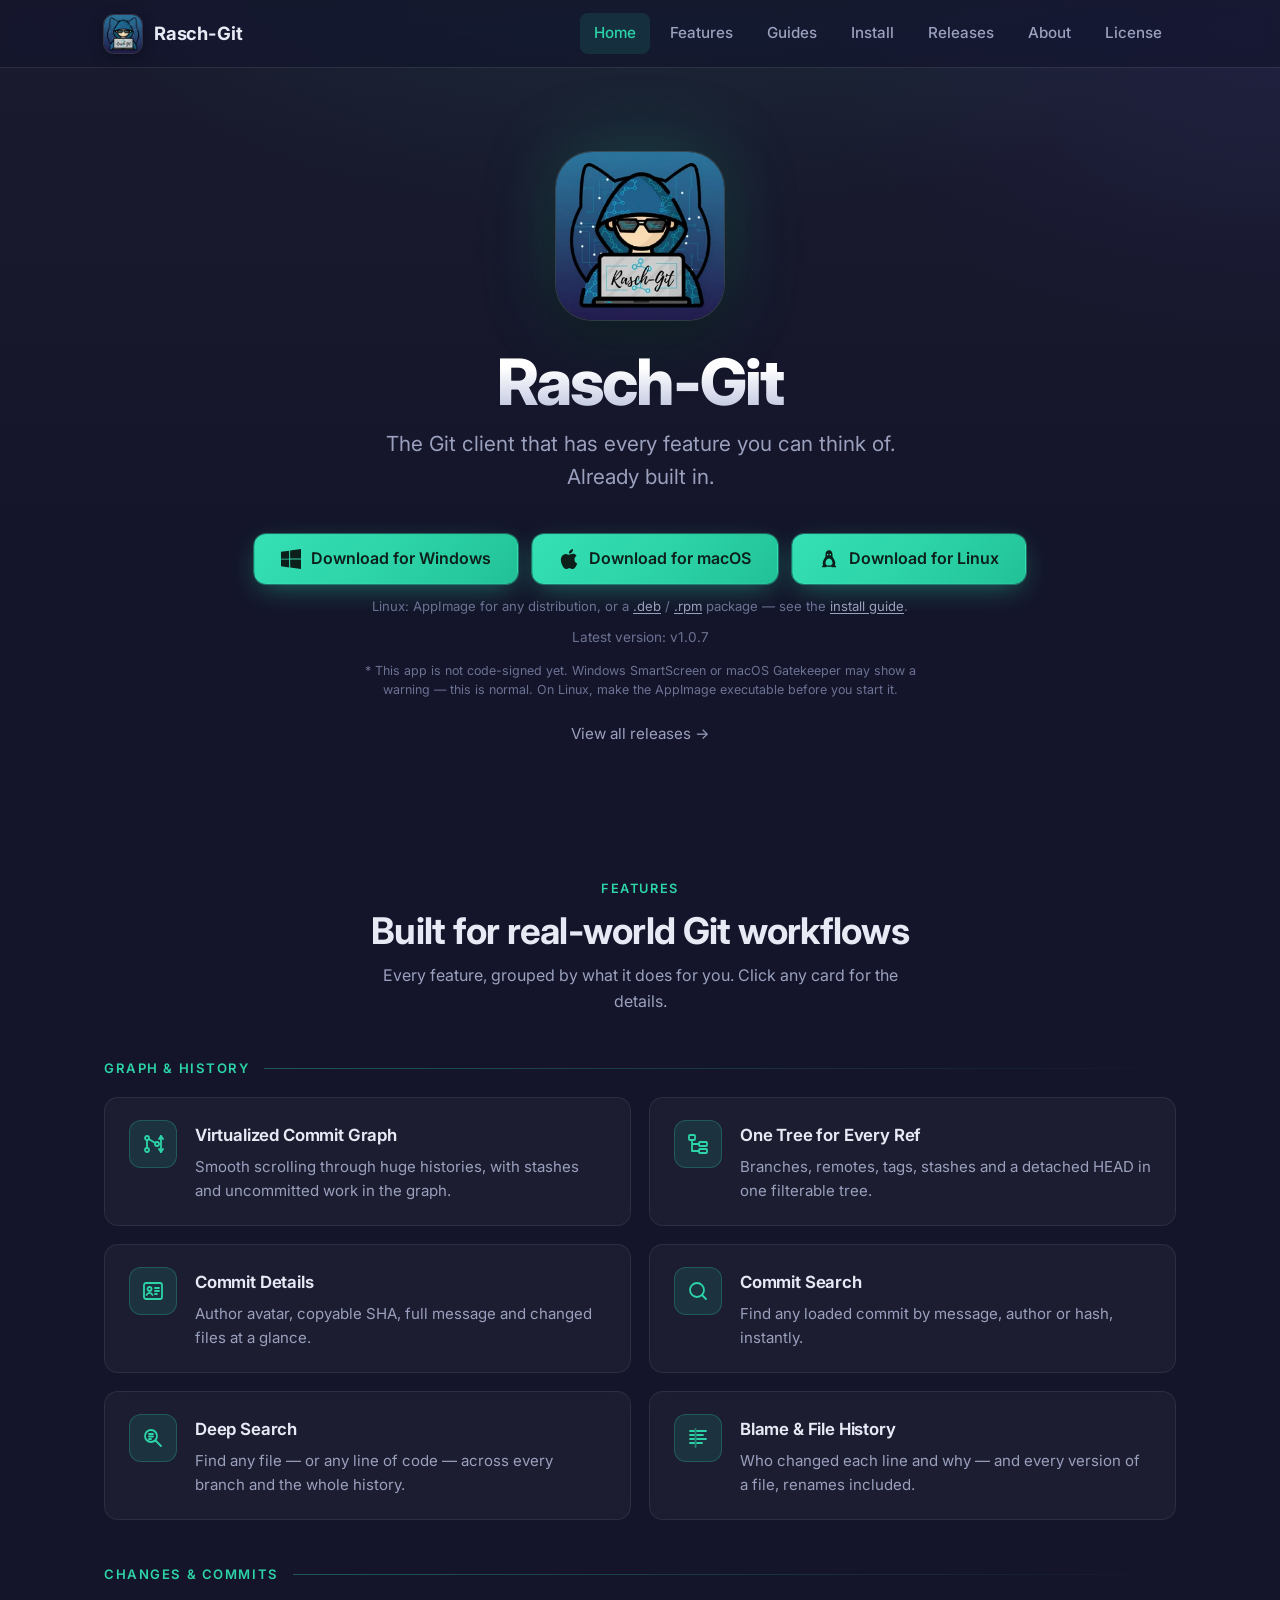
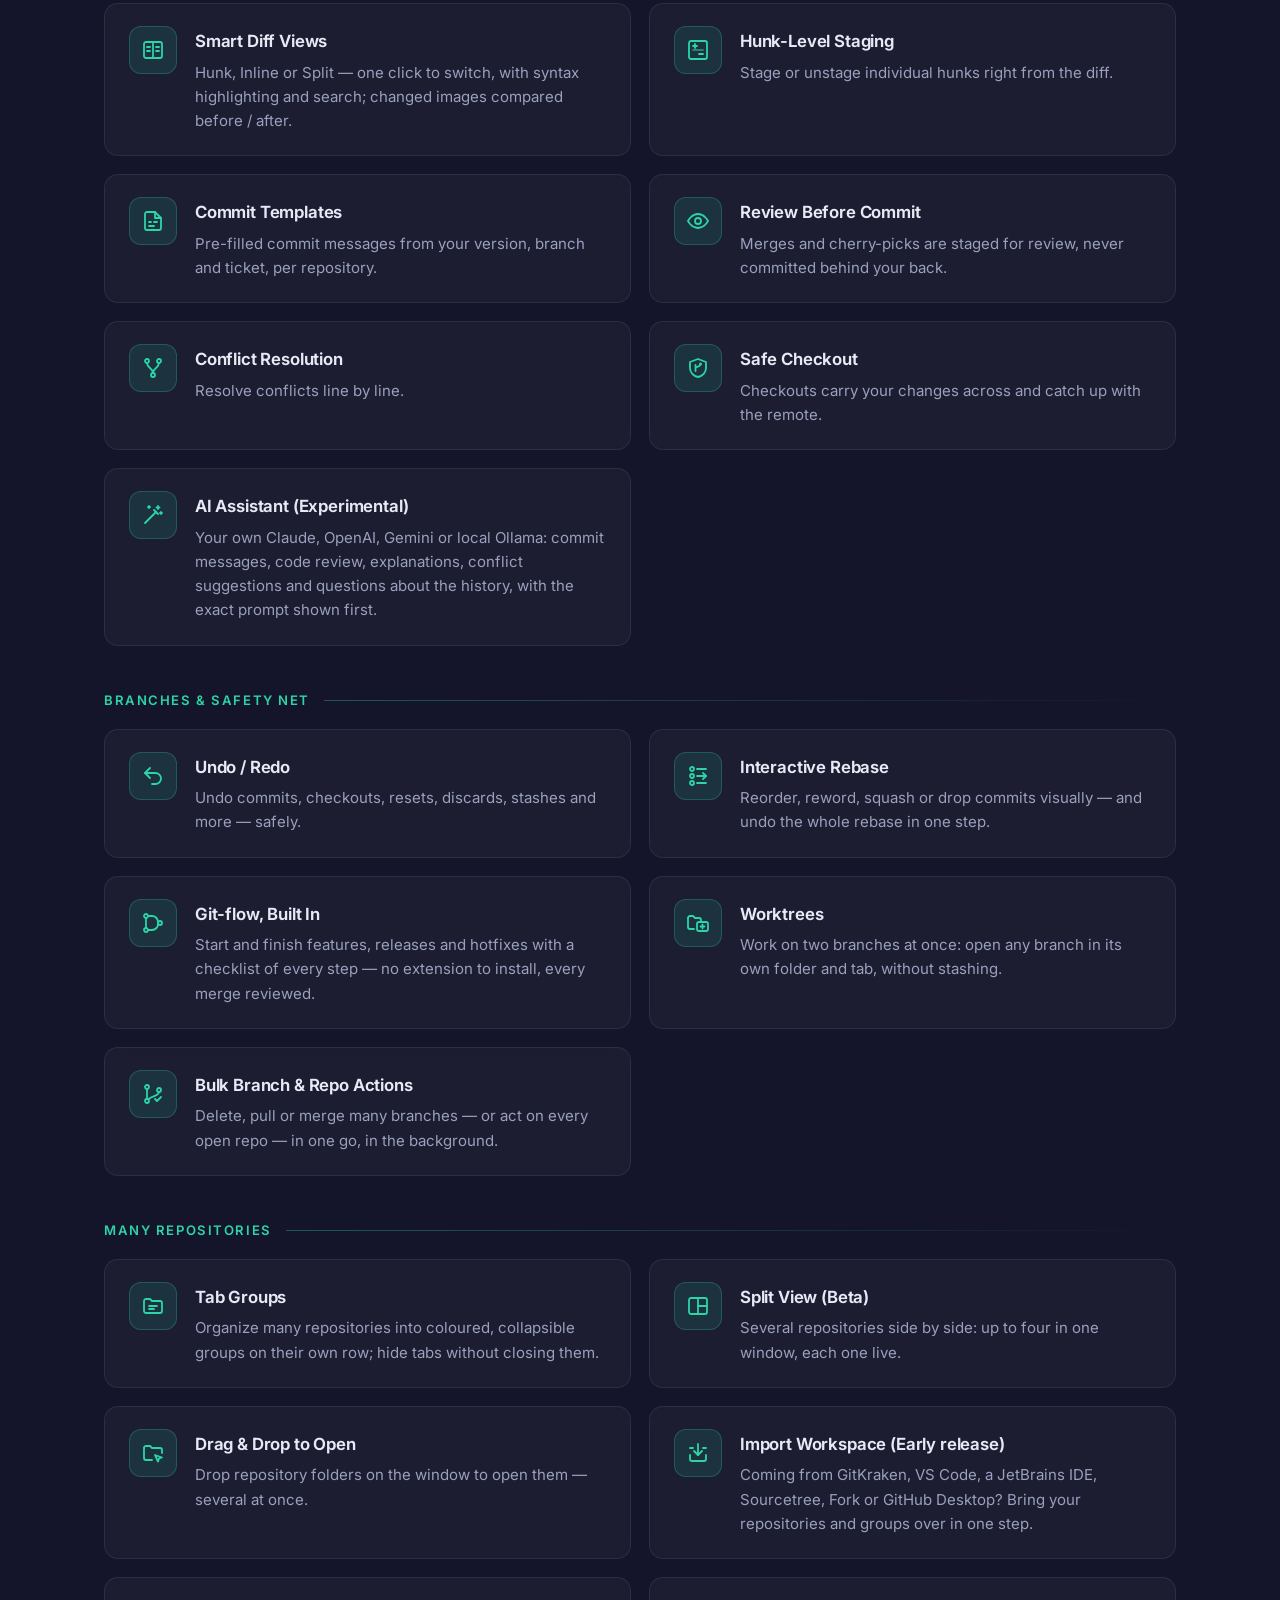
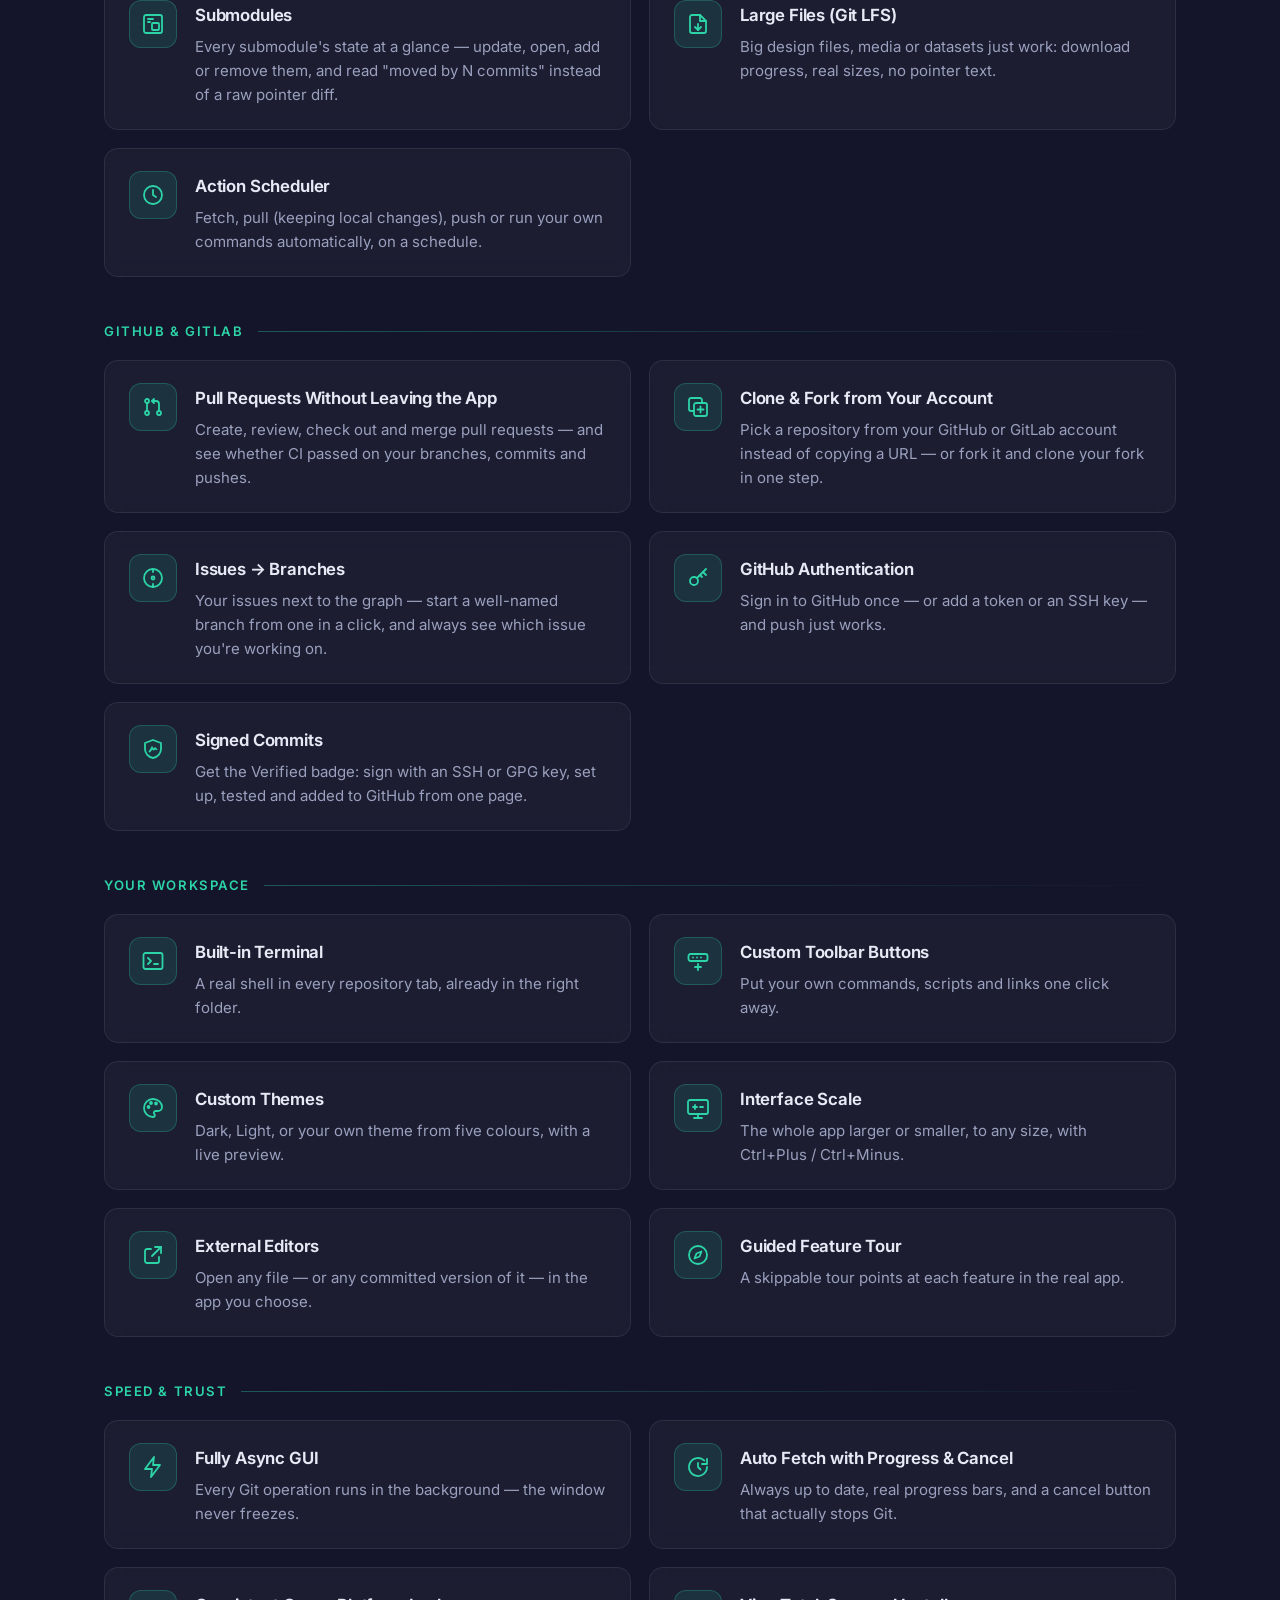
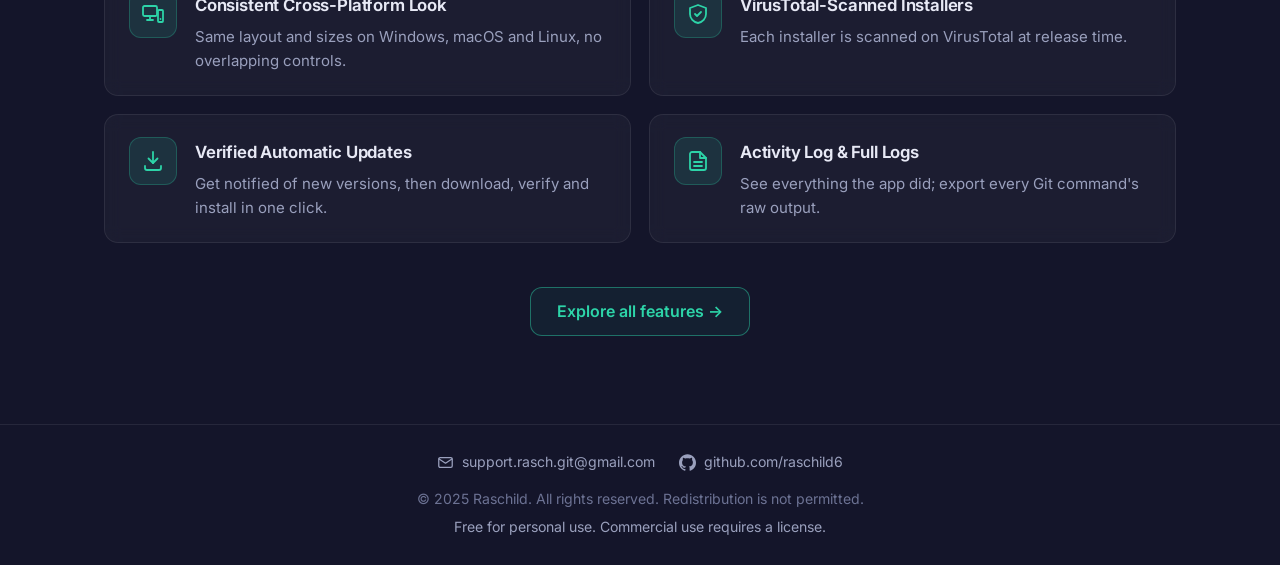
==== commit f14d2da0: "AI Assistant marked experimental (1.0.8) Co-Authored-By: Claude Opus 5.5 <noreply@anthropic.com> Cla" ====
--- a/index.html
+++ b/index.html
@@ -176,7 +176,7 @@
             <a class="card feature" href="features.html#ai-assistant">
               <div class="feature-icon"><svg viewBox="0 0 24 24" fill="none" stroke="currentColor" stroke-width="1.8" stroke-linecap="round" stroke-linejoin="round" aria-hidden="true"><path d="m4 20 11-11"/><path d="m13 7 4 4"/><path d="M17 3v3M15.5 4.5h3M20 9v2M19 10h2M8 3v2M7 4h2"/></svg></div>
               <div>
-                <h4>AI Assistant</h4>
+                <h4>AI Assistant (Experimental)</h4>
                 <p>Your own Claude, OpenAI, Gemini or local Ollama: commit messages, code review, explanations, conflict suggestions and questions about the history, with the exact prompt shown first.</p>
               </div>
             </a>
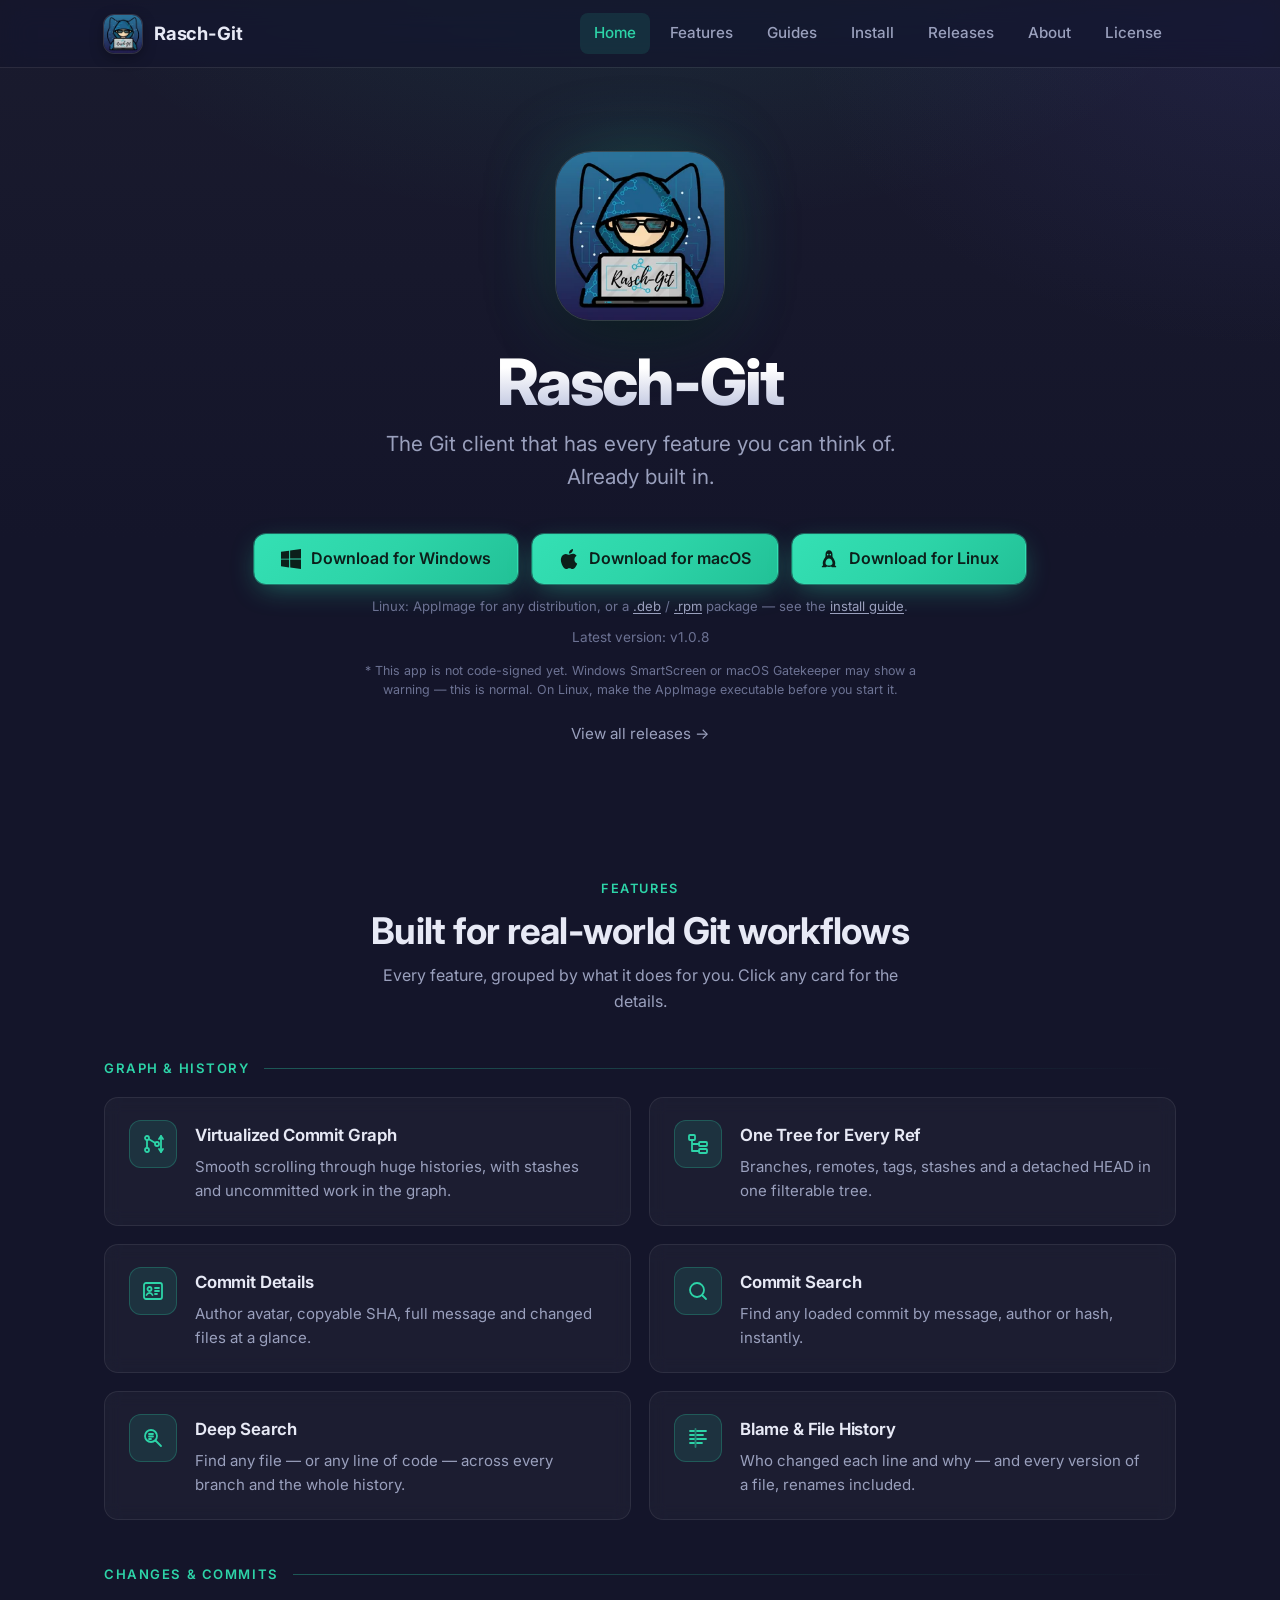
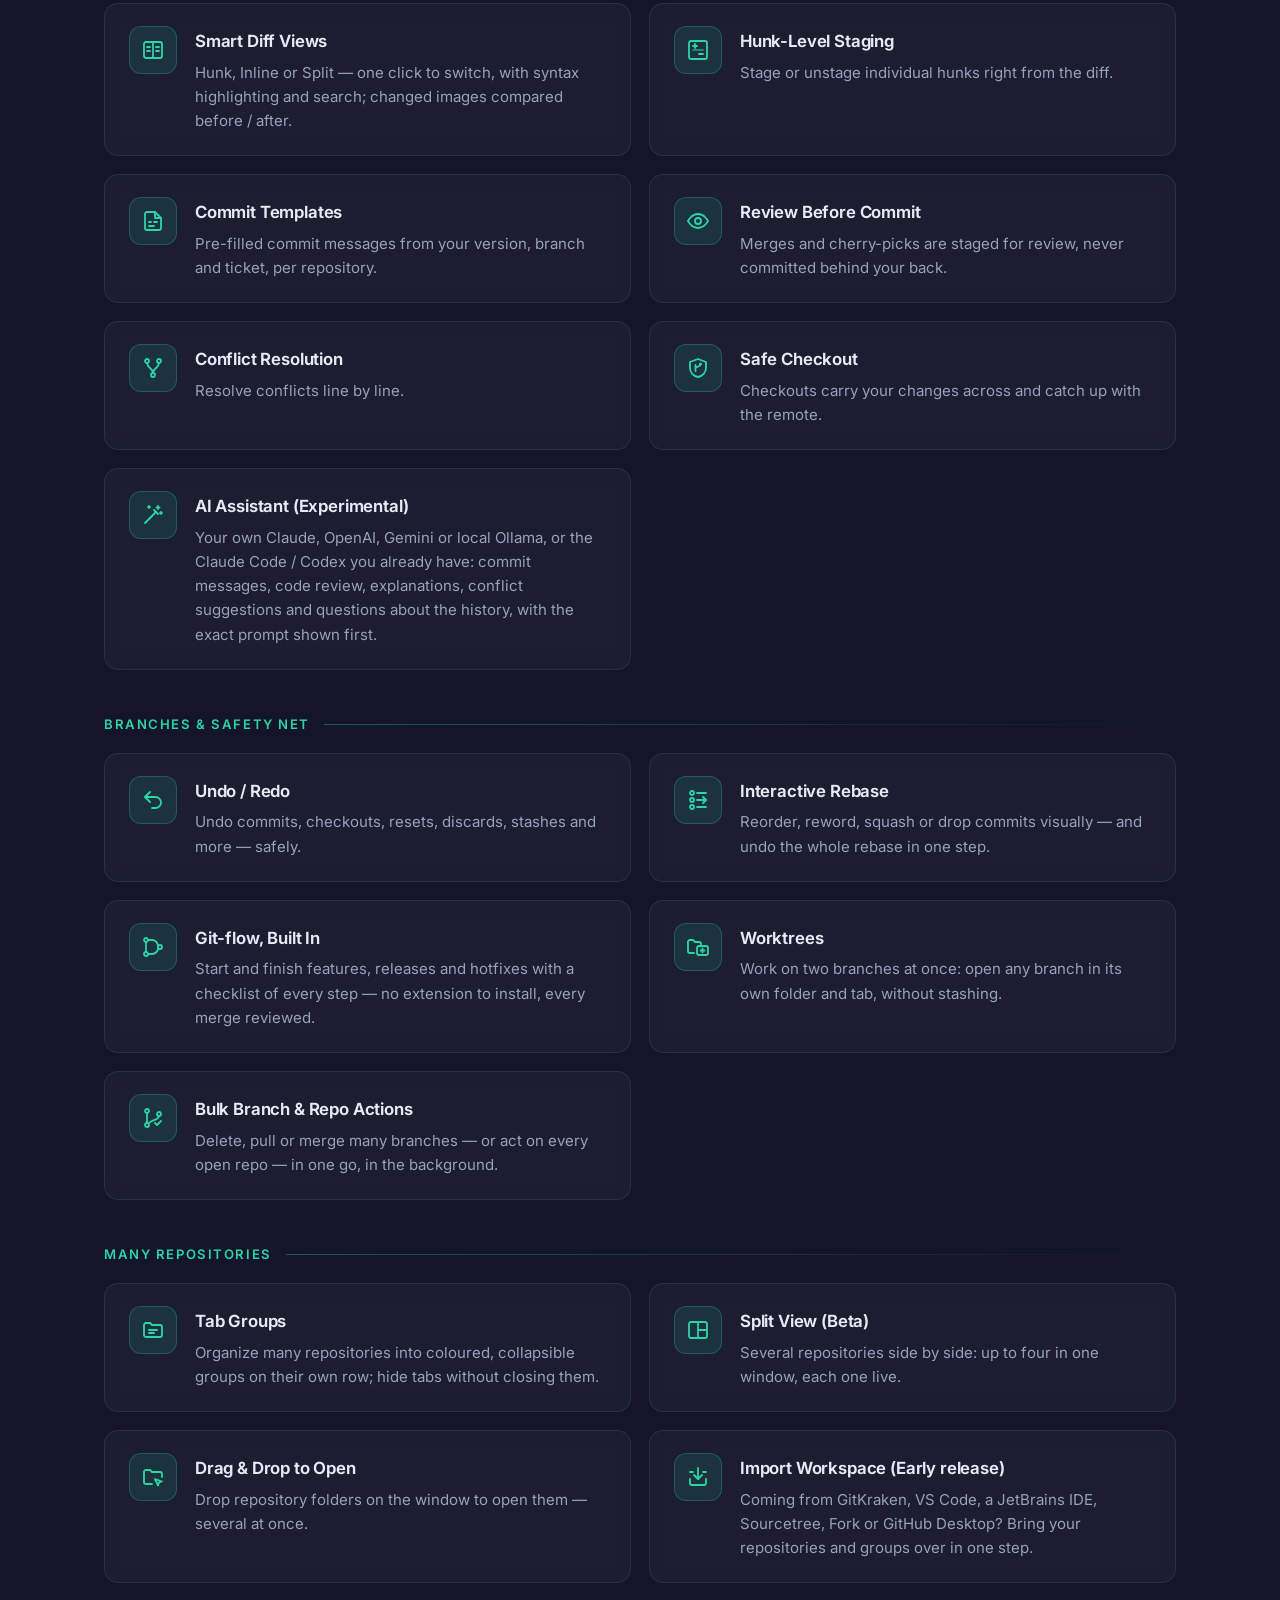
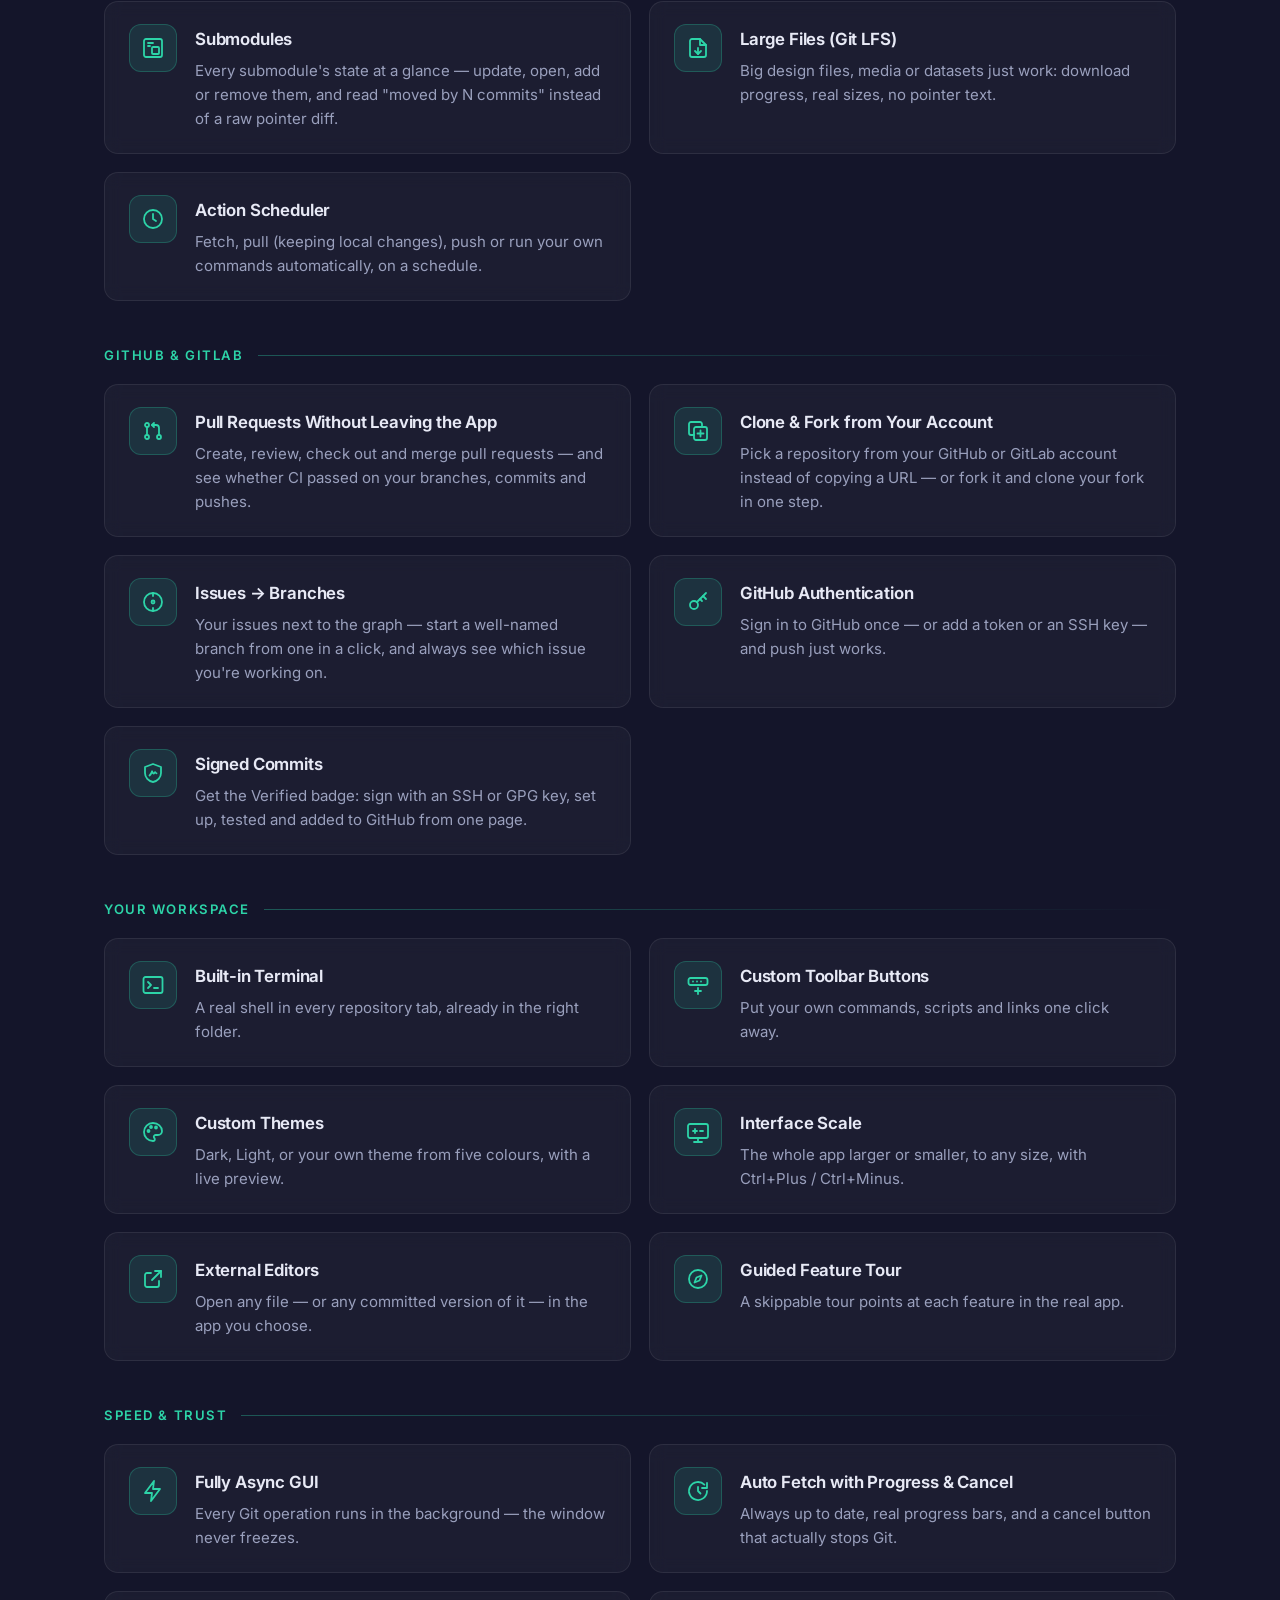
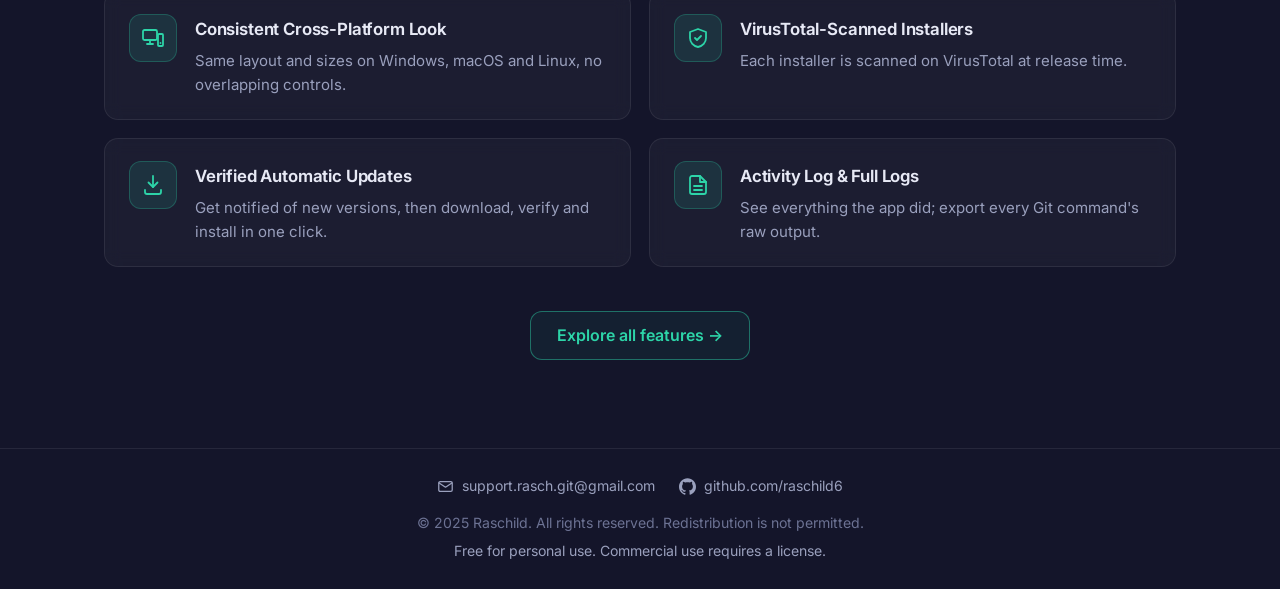
==== commit 7472b70a: "AI: use an installed Claude Code or Codex (no API key) Features article, AI guide section with a scr" ====
--- a/index.html
+++ b/index.html
@@ -177,7 +177,7 @@
               <div class="feature-icon"><svg viewBox="0 0 24 24" fill="none" stroke="currentColor" stroke-width="1.8" stroke-linecap="round" stroke-linejoin="round" aria-hidden="true"><path d="m4 20 11-11"/><path d="m13 7 4 4"/><path d="M17 3v3M15.5 4.5h3M20 9v2M19 10h2M8 3v2M7 4h2"/></svg></div>
               <div>
                 <h4>AI Assistant (Experimental)</h4>
-                <p>Your own Claude, OpenAI, Gemini or local Ollama: commit messages, code review, explanations, conflict suggestions and questions about the history, with the exact prompt shown first.</p>
+                <p>Your own Claude, OpenAI, Gemini or local Ollama, or the Claude Code / Codex you already have: commit messages, code review, explanations, conflict suggestions and questions about the history, with the exact prompt shown first.</p>
               </div>
             </a>
           </div>
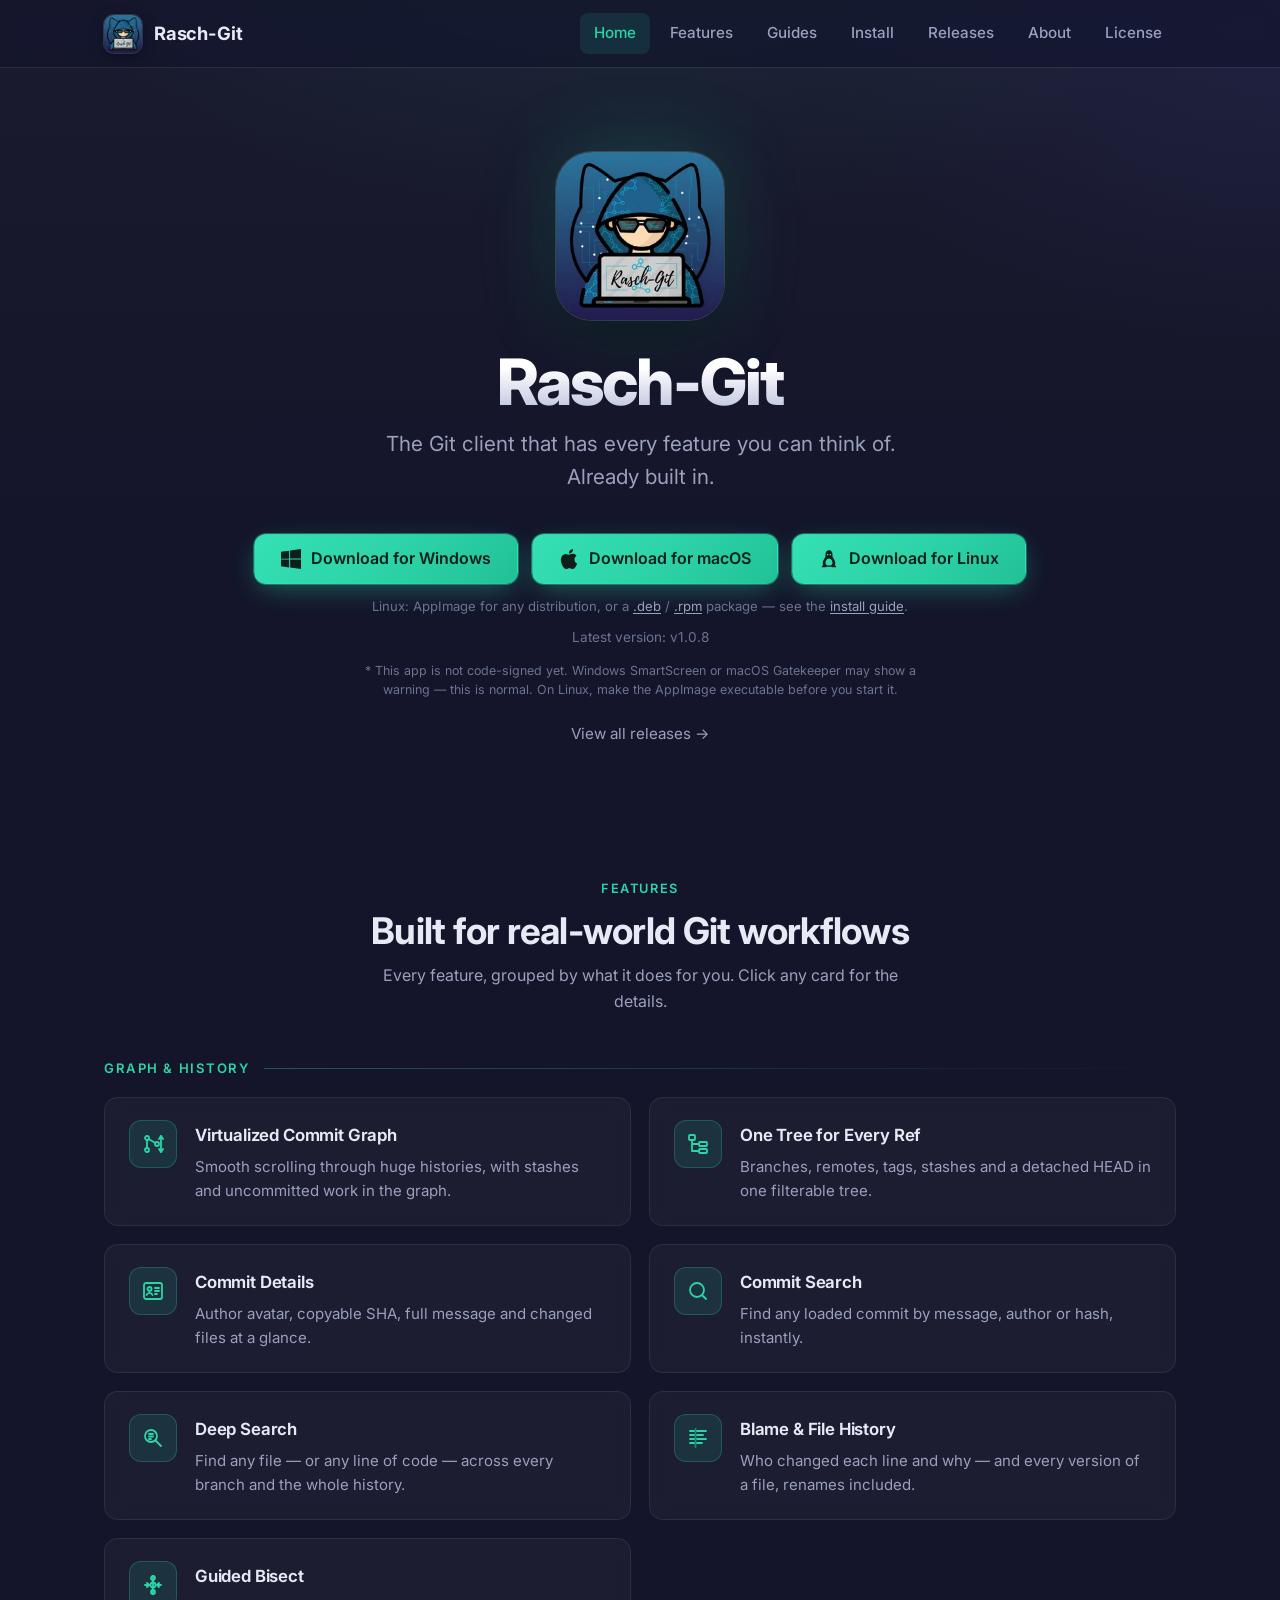
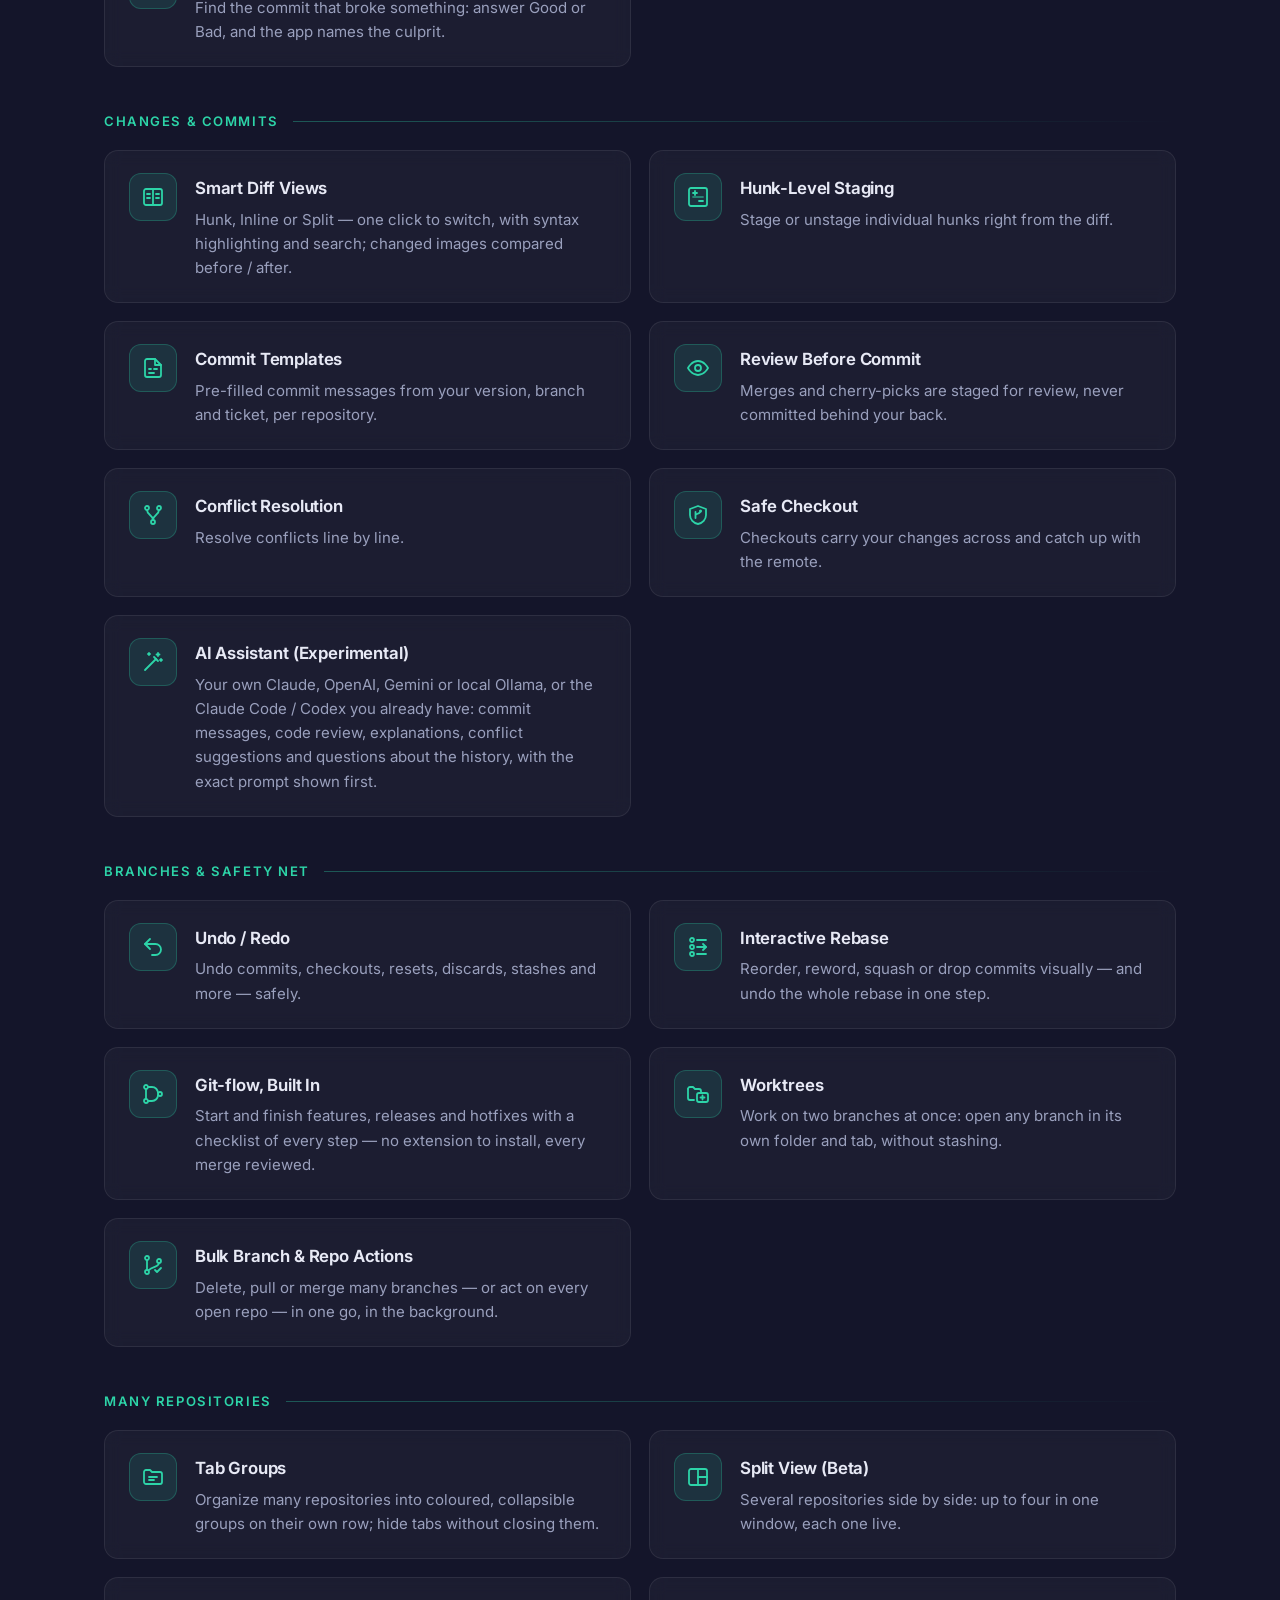
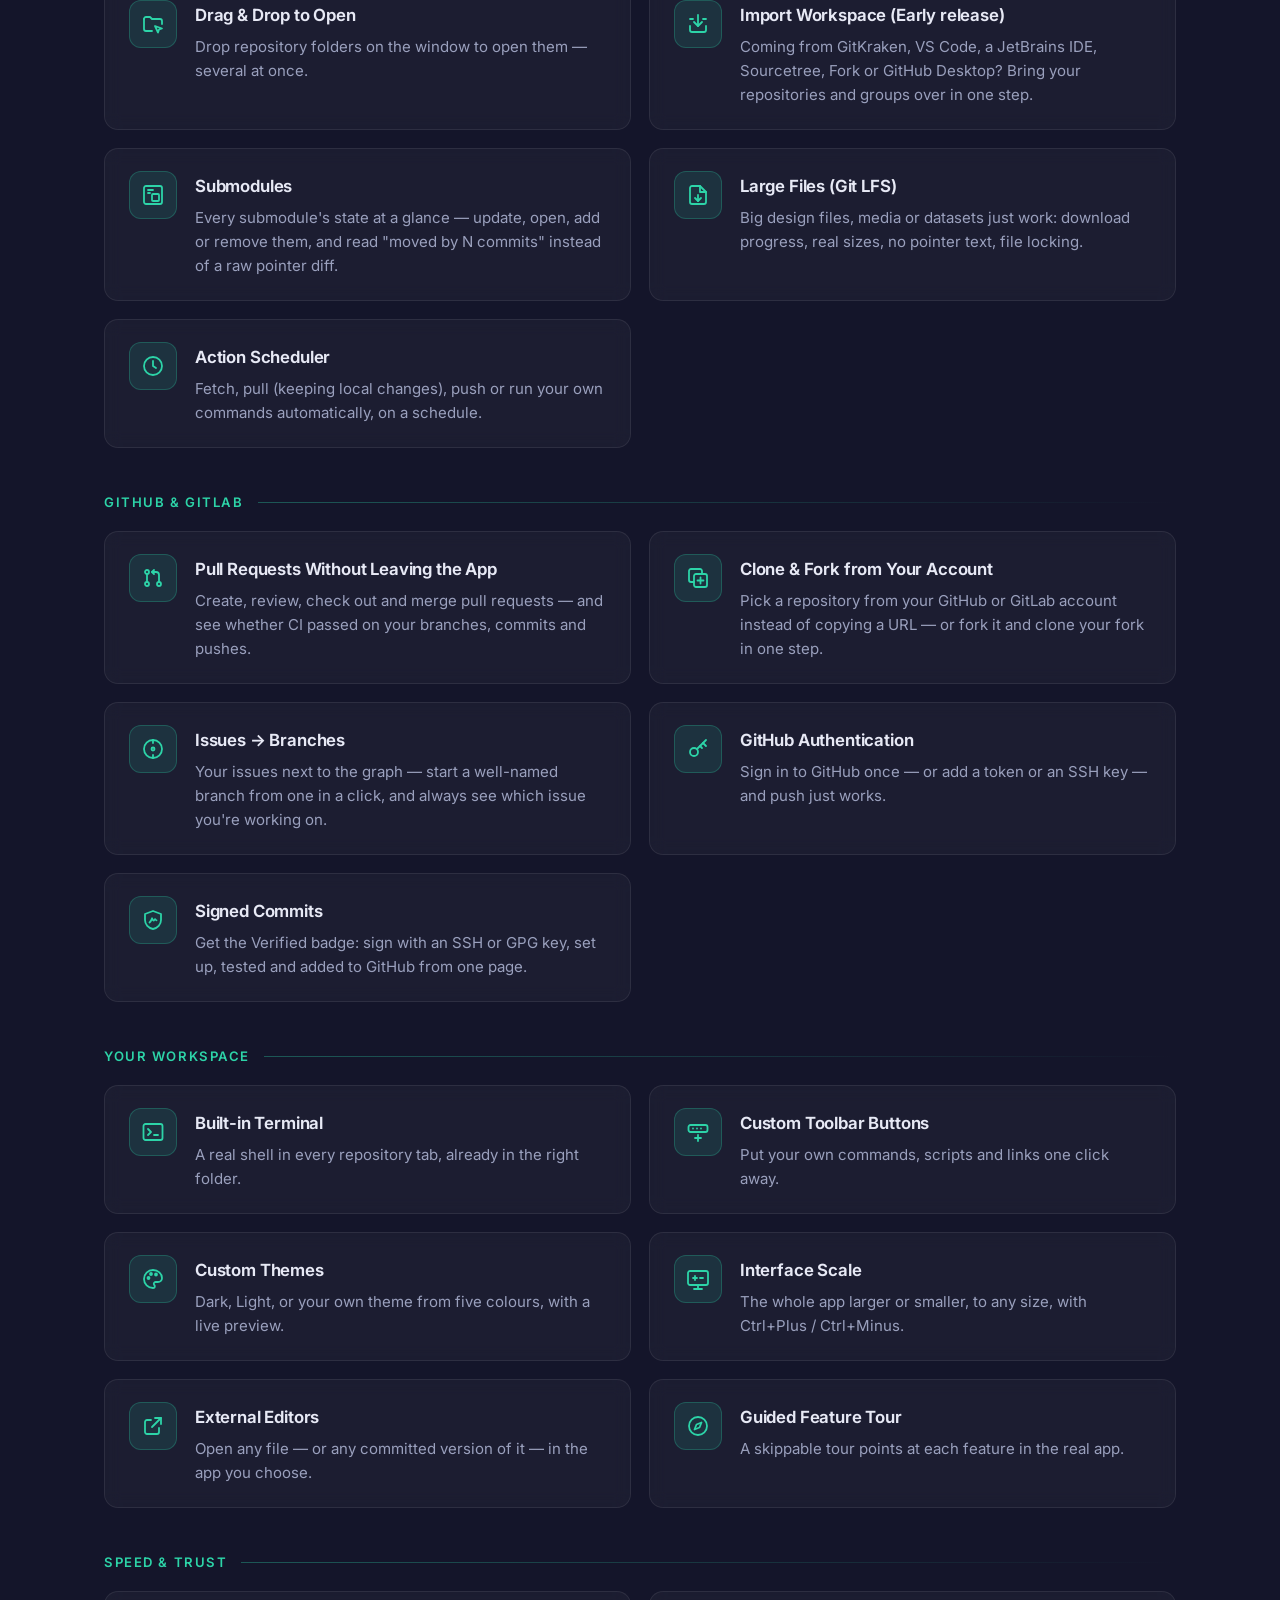
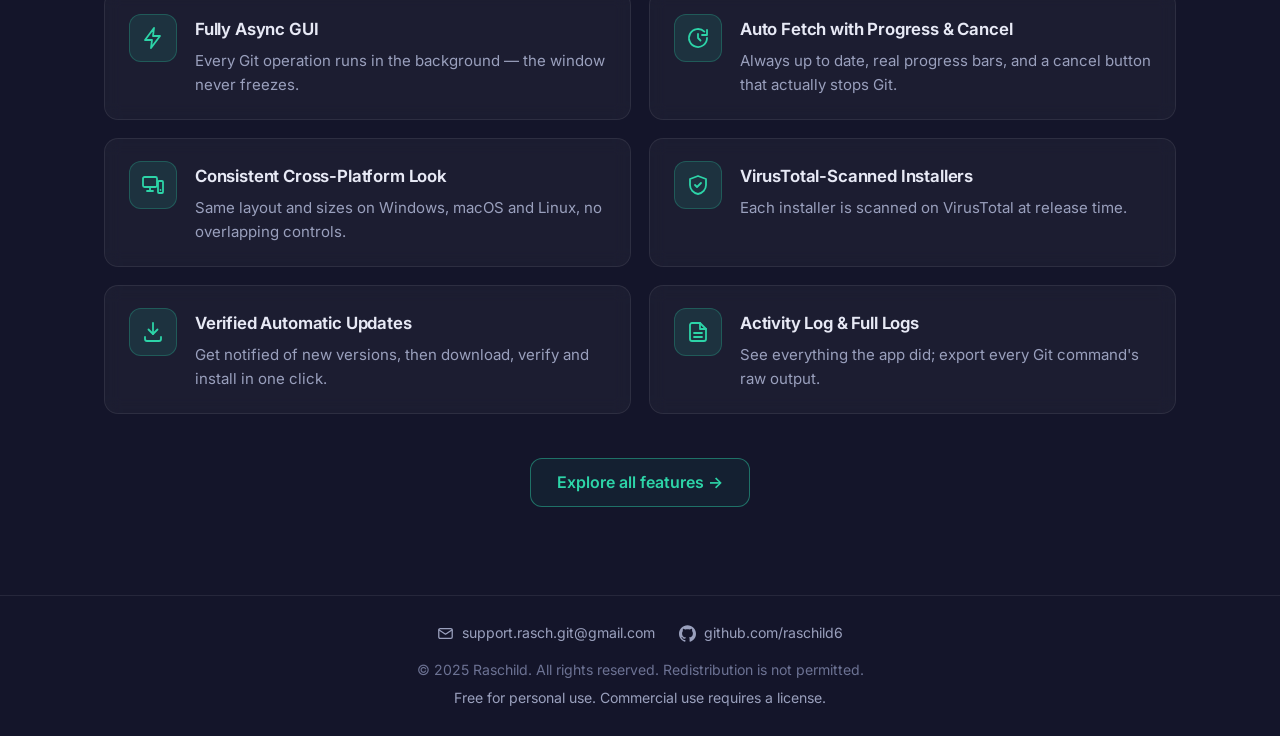
==== commit ea8c5a2d: "Guided bisect and Git LFS file locking (1.0.9) Co-Authored-By: Claude Opus 5.5 <noreply@anthropic.co" ====
--- a/index.html
+++ b/index.html
@@ -126,6 +126,13 @@
                 <p>Who changed each line and why — and every version of a file, renames included.</p>
               </div>
             </a>
+            <a class="card feature" href="features.html#guided-bisect">
+              <div class="feature-icon"><svg viewBox="0 0 24 24" fill="none" stroke="currentColor" stroke-width="1.8" stroke-linecap="round" stroke-linejoin="round" aria-hidden="true"><path d="M12 3v18"/><circle cx="12" cy="5" r="2"/><circle cx="12" cy="12" r="2.5"/><circle cx="12" cy="19" r="2"/><path d="M4 12h4M16 12h4"/><path d="m6 10 2 2-2 2M18 10l-2 2 2 2"/></svg></div>
+              <div>
+                <h4>Guided Bisect</h4>
+                <p>Find the commit that broke something: answer Good or Bad, and the app names the culprit.</p>
+              </div>
+            </a>
           </div>
         </div>
         <div class="feature-group" aria-labelledby="group-changes-commits">
@@ -264,7 +271,7 @@
               <div class="feature-icon"><svg viewBox="0 0 24 24" fill="none" stroke="currentColor" stroke-width="1.8" stroke-linecap="round" stroke-linejoin="round" aria-hidden="true"><path d="M14 3H6a2 2 0 0 0-2 2v14a2 2 0 0 0 2 2h12a2 2 0 0 0 2-2V9z"/><path d="M14 3v6h6"/><path d="M12 12v6"/><path d="m9 15 3 3 3-3"/></svg></div>
               <div>
                 <h4>Large Files (Git LFS)</h4>
-                <p>Big design files, media or datasets just work: download progress, real sizes, no pointer text.</p>
+                <p>Big design files, media or datasets just work: download progress, real sizes, no pointer text, file locking.</p>
               </div>
             </a>
             <a class="card feature" href="features.html#scheduled-actions">
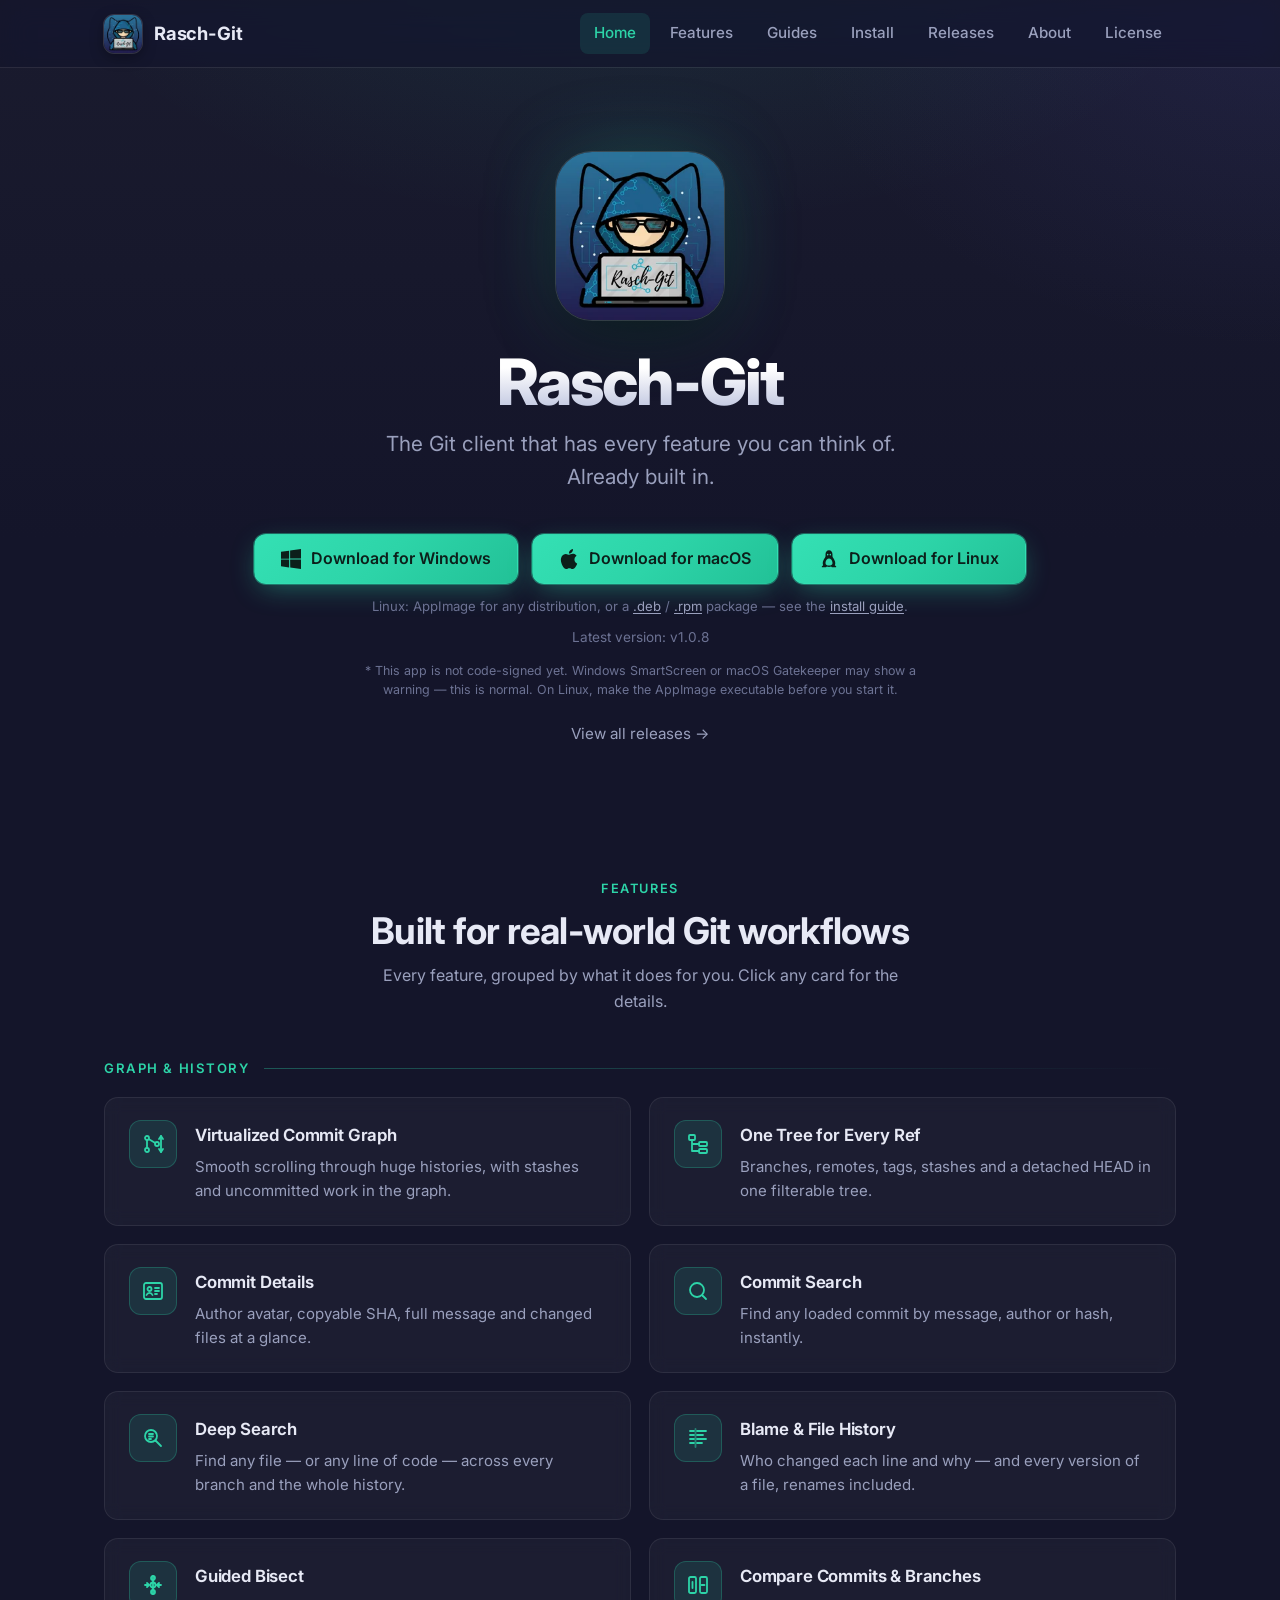
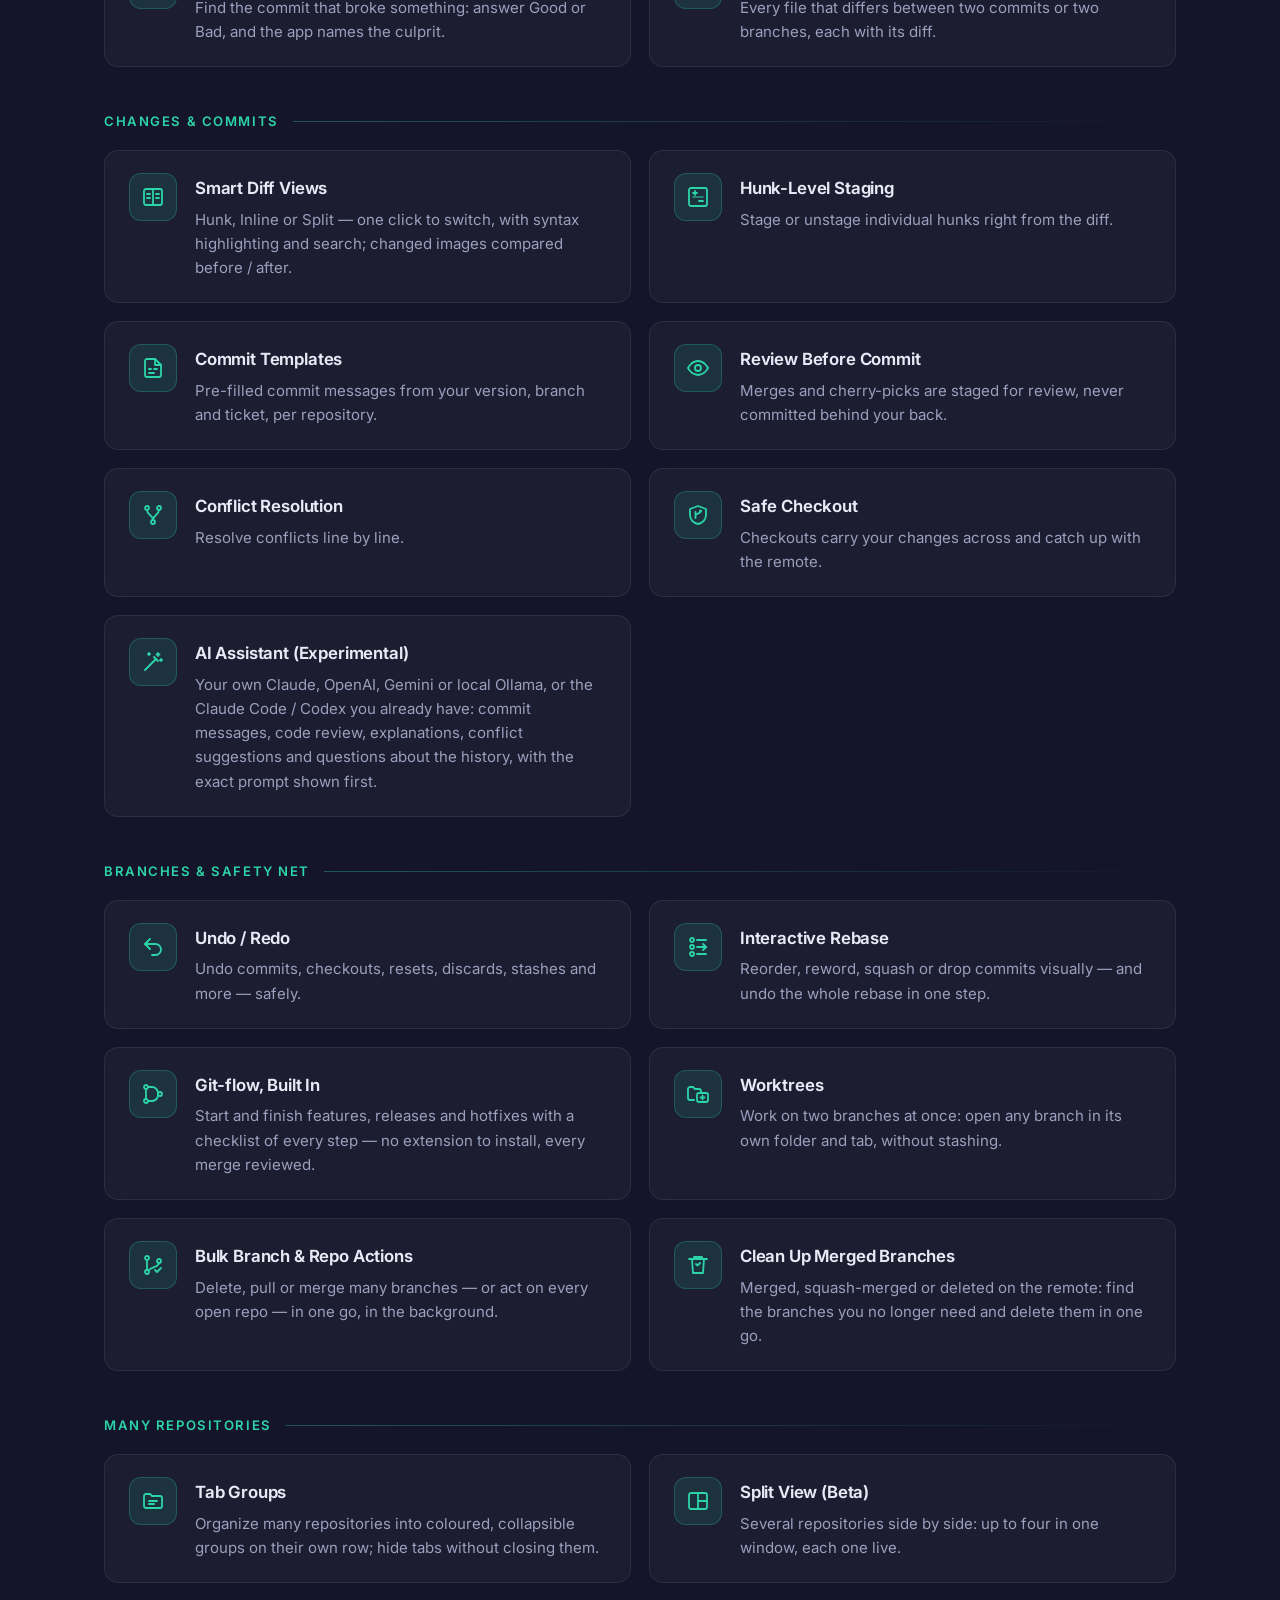
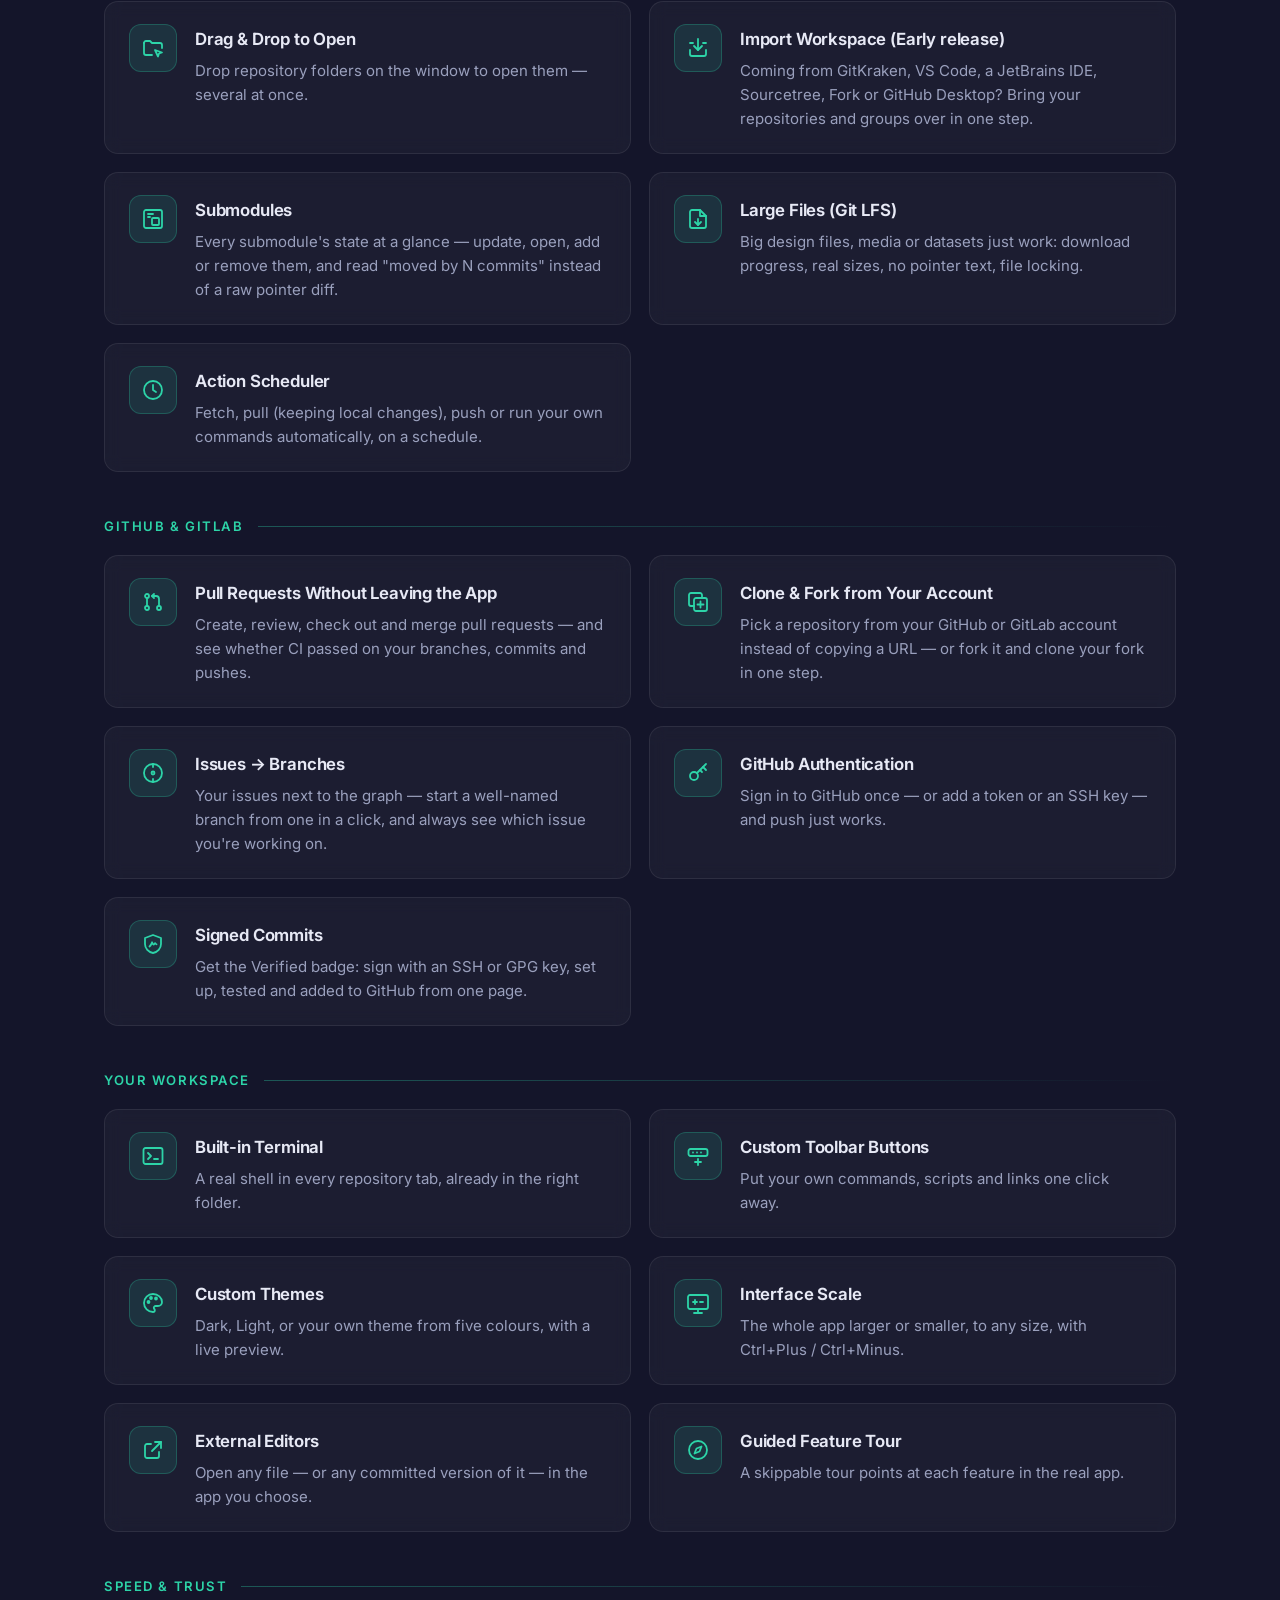
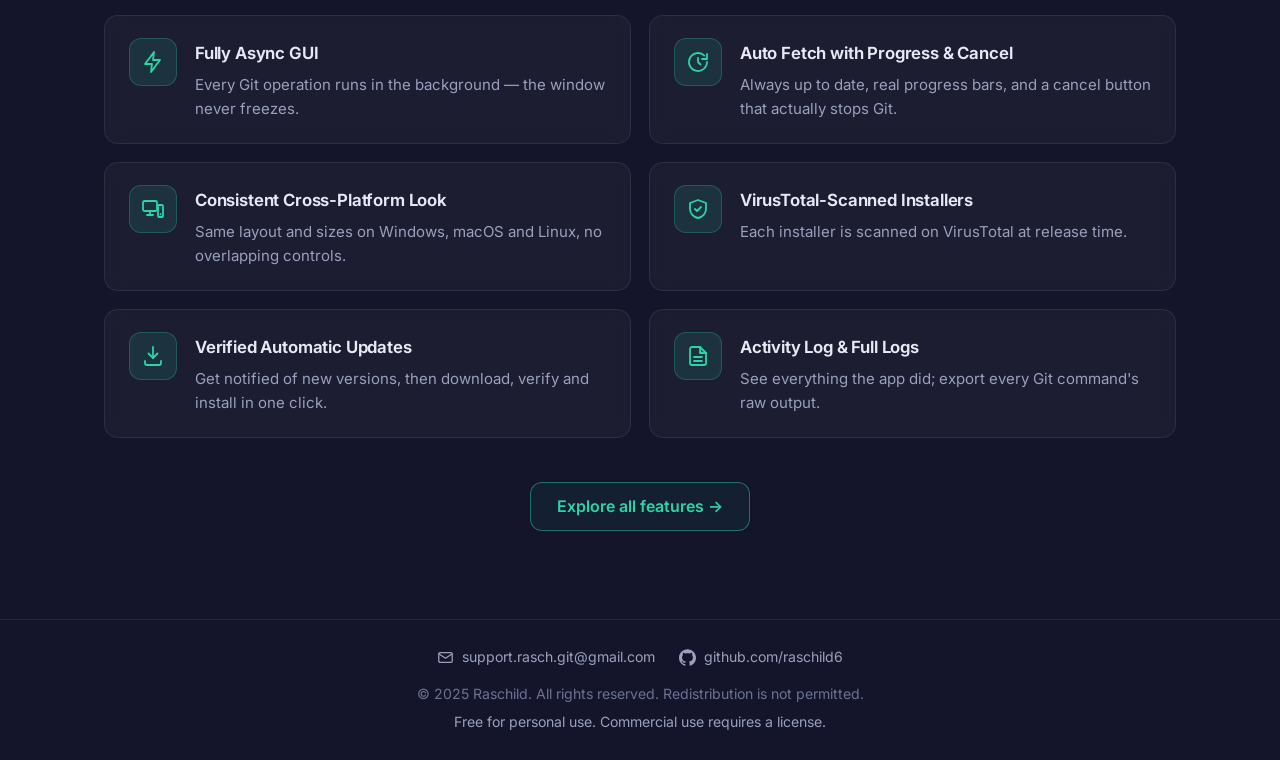
==== commit b64e7f63: "Compare, branch clean-up, git hooks, merge options, reopen tab, Reset Keep (1.0.9) Co-Authored-By: C" ====
--- a/index.html
+++ b/index.html
@@ -133,6 +133,13 @@
                 <p>Find the commit that broke something: answer Good or Bad, and the app names the culprit.</p>
               </div>
             </a>
+            <a class="card feature" href="features.html#compare-commits-branches">
+              <div class="feature-icon"><svg viewBox="0 0 24 24" fill="none" stroke="currentColor" stroke-width="1.8" stroke-linecap="round" stroke-linejoin="round" aria-hidden="true"><rect x="3" y="4" width="7" height="16" rx="1.5"/><rect x="14" y="4" width="7" height="16" rx="1.5"/><path d="M6.5 9v6"/><path d="M15.5 12h3"/></svg></div>
+              <div>
+                <h4>Compare Commits &amp; Branches</h4>
+                <p>Every file that differs between two commits or two branches, each with its diff.</p>
+              </div>
+            </a>
           </div>
         </div>
         <div class="feature-group" aria-labelledby="group-changes-commits">
@@ -225,6 +232,13 @@
               <div>
                 <h4>Bulk Branch &amp; Repo Actions</h4>
                 <p>Delete, pull or merge many branches — or act on every open repo — in one go, in the background.</p>
+              </div>
+            </a>
+            <a class="card feature" href="features.html#clean-up-branches">
+              <div class="feature-icon"><svg viewBox="0 0 24 24" fill="none" stroke="currentColor" stroke-width="1.8" stroke-linecap="round" stroke-linejoin="round" aria-hidden="true"><path d="M3 6h18"/><path d="M8 6V4h8v2"/><path d="M6 6l1 14h10l1-14"/><path d="m10 11 1.5 1.5L14 10"/></svg></div>
+              <div>
+                <h4>Clean Up Merged Branches</h4>
+                <p>Merged, squash-merged or deleted on the remote: find the branches you no longer need and delete them in one go.</p>
               </div>
             </a>
           </div>
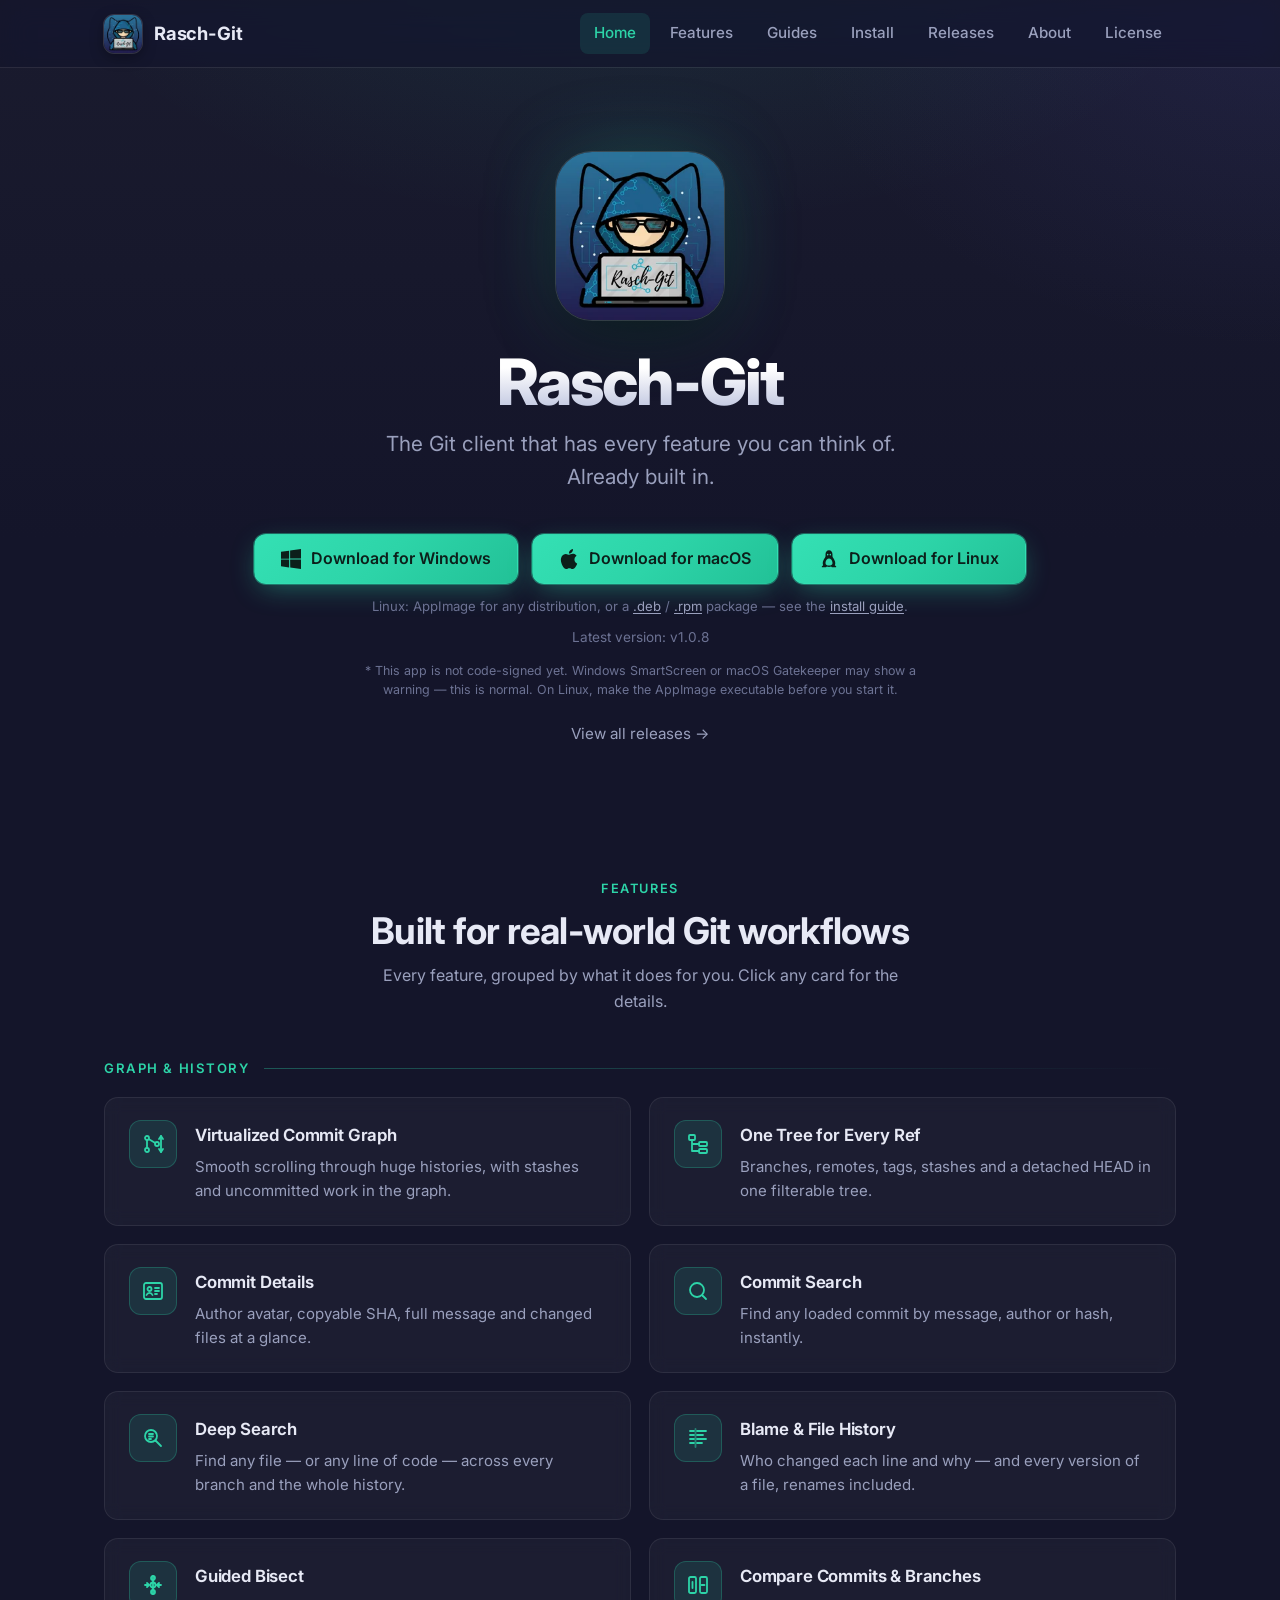
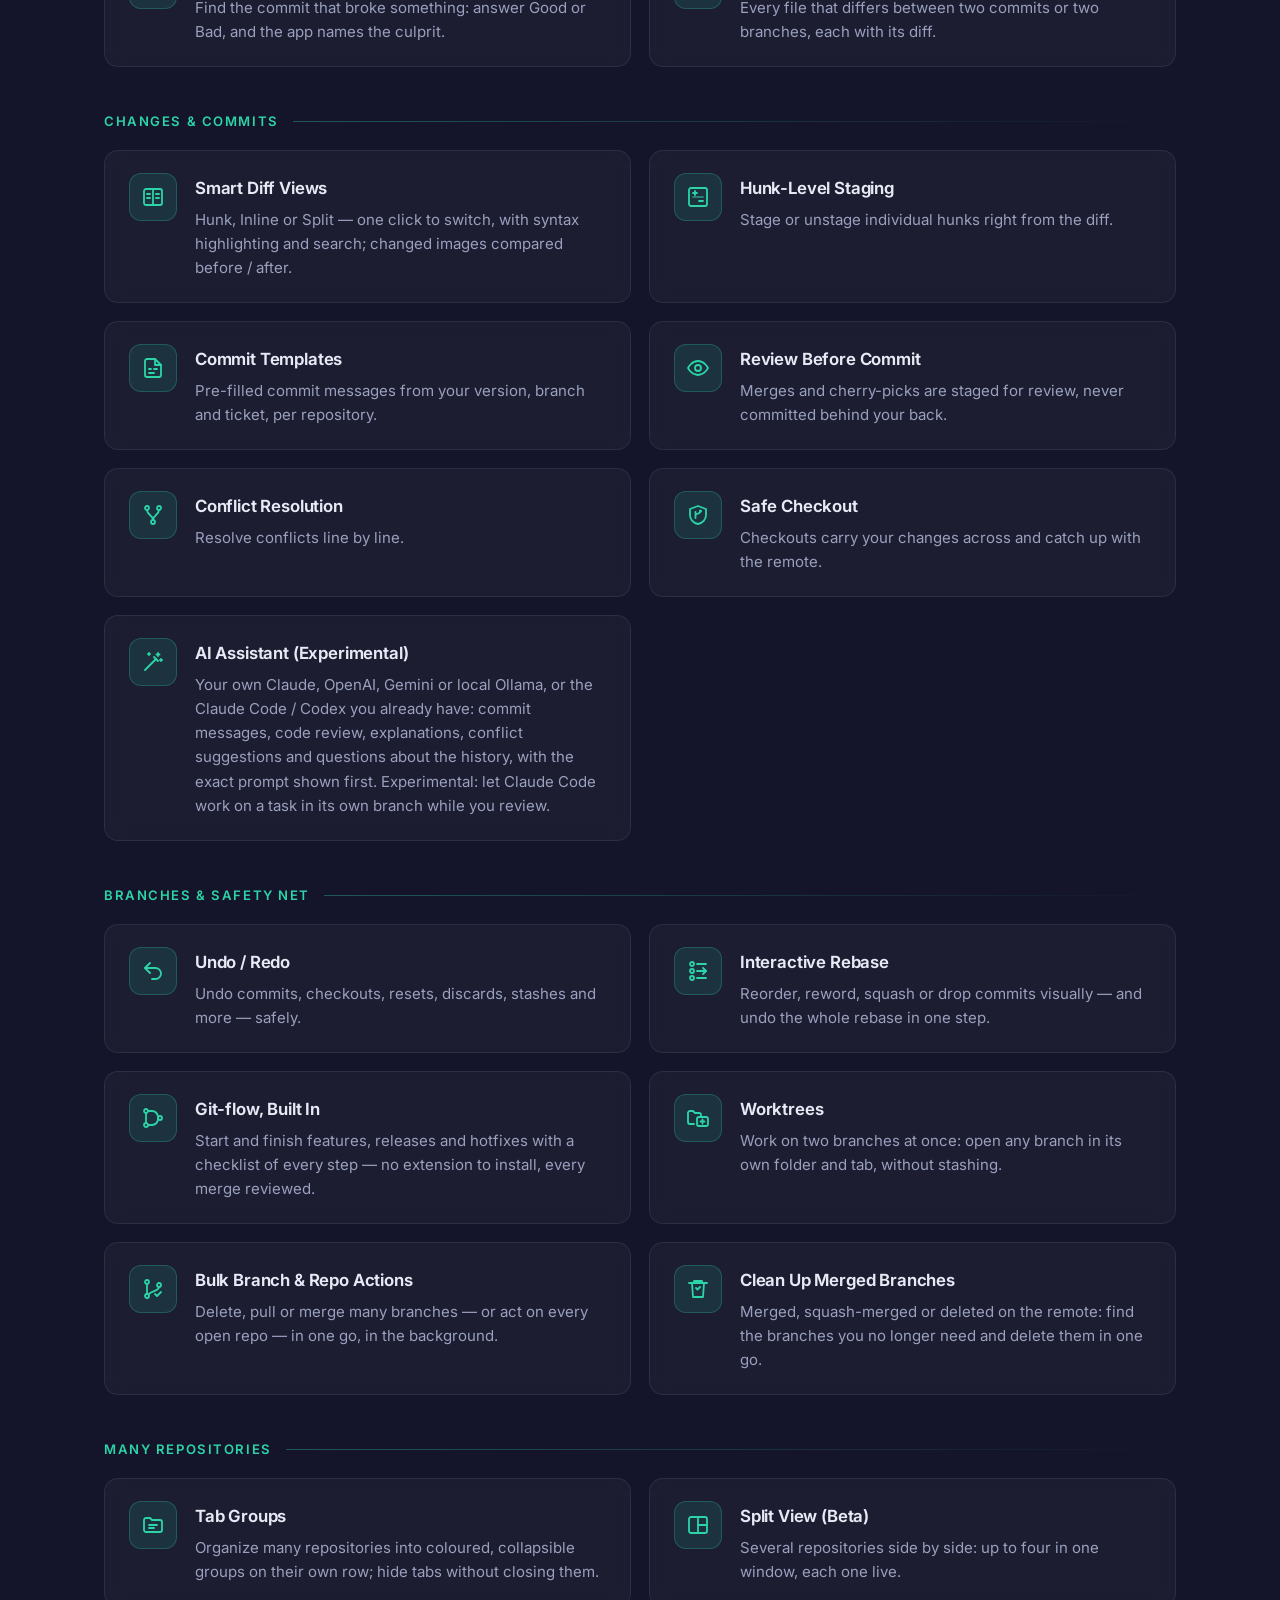
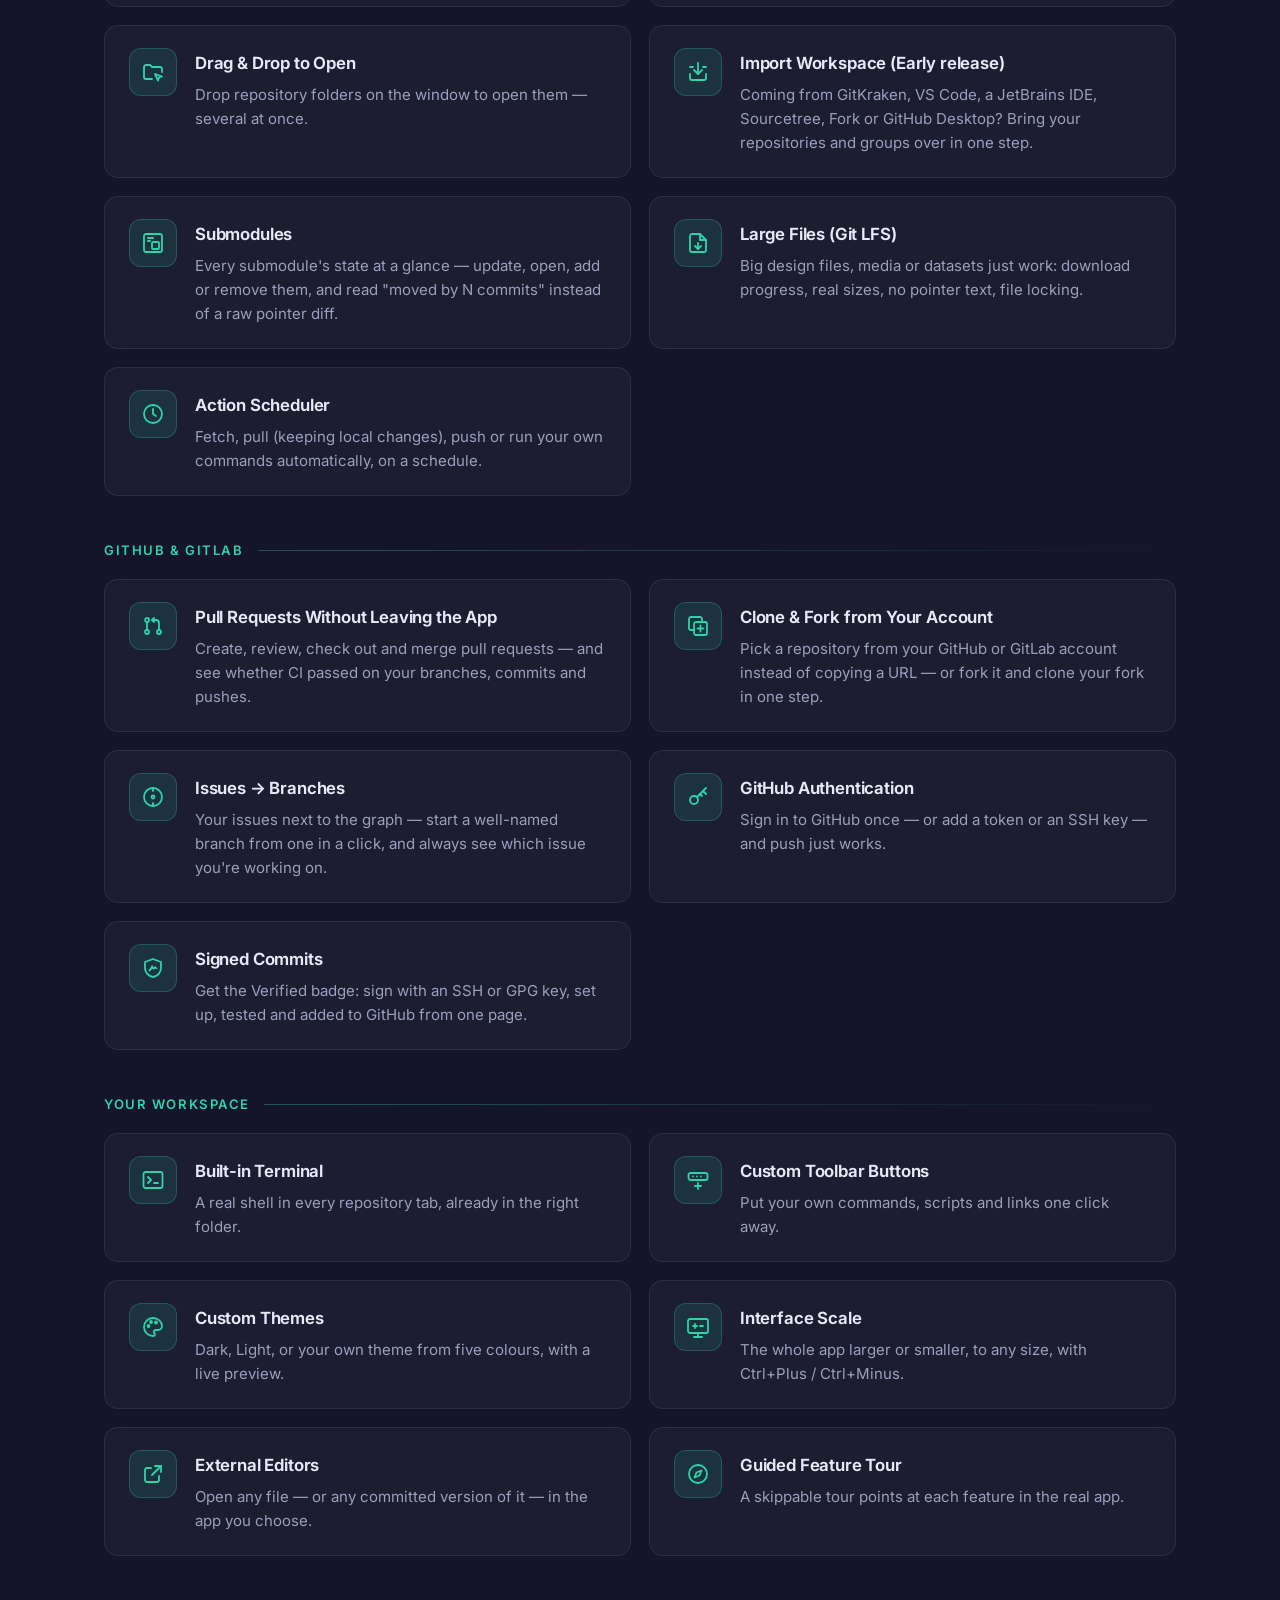
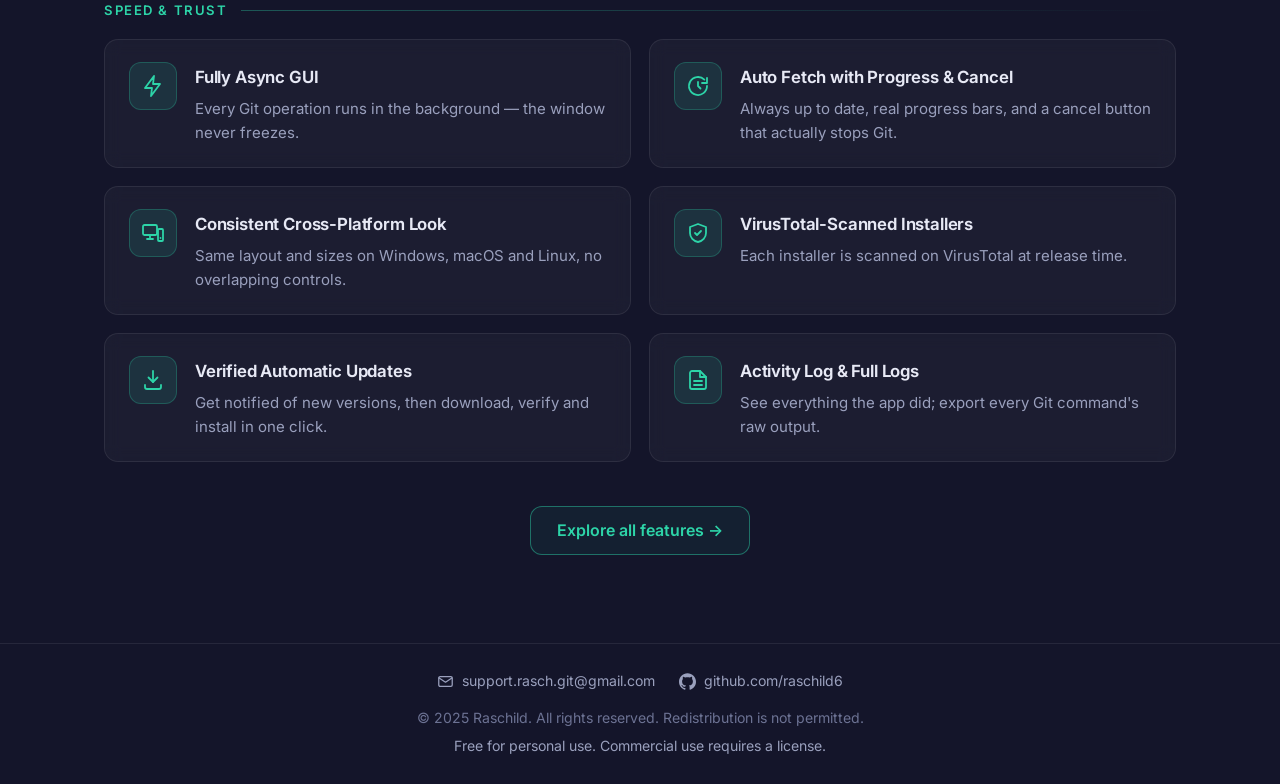
==== commit b98351af: "AI agent sessions and Claude plan limits: guide, feature page, screenshots Co-Authored-By: Claude Op" ====
--- a/index.html
+++ b/index.html
@@ -191,7 +191,7 @@
               <div class="feature-icon"><svg viewBox="0 0 24 24" fill="none" stroke="currentColor" stroke-width="1.8" stroke-linecap="round" stroke-linejoin="round" aria-hidden="true"><path d="m4 20 11-11"/><path d="m13 7 4 4"/><path d="M17 3v3M15.5 4.5h3M20 9v2M19 10h2M8 3v2M7 4h2"/></svg></div>
               <div>
                 <h4>AI Assistant (Experimental)</h4>
-                <p>Your own Claude, OpenAI, Gemini or local Ollama, or the Claude Code / Codex you already have: commit messages, code review, explanations, conflict suggestions and questions about the history, with the exact prompt shown first.</p>
+                <p>Your own Claude, OpenAI, Gemini or local Ollama, or the Claude Code / Codex you already have: commit messages, code review, explanations, conflict suggestions and questions about the history, with the exact prompt shown first. Experimental: let Claude Code work on a task in its own branch while you review.</p>
               </div>
             </a>
           </div>
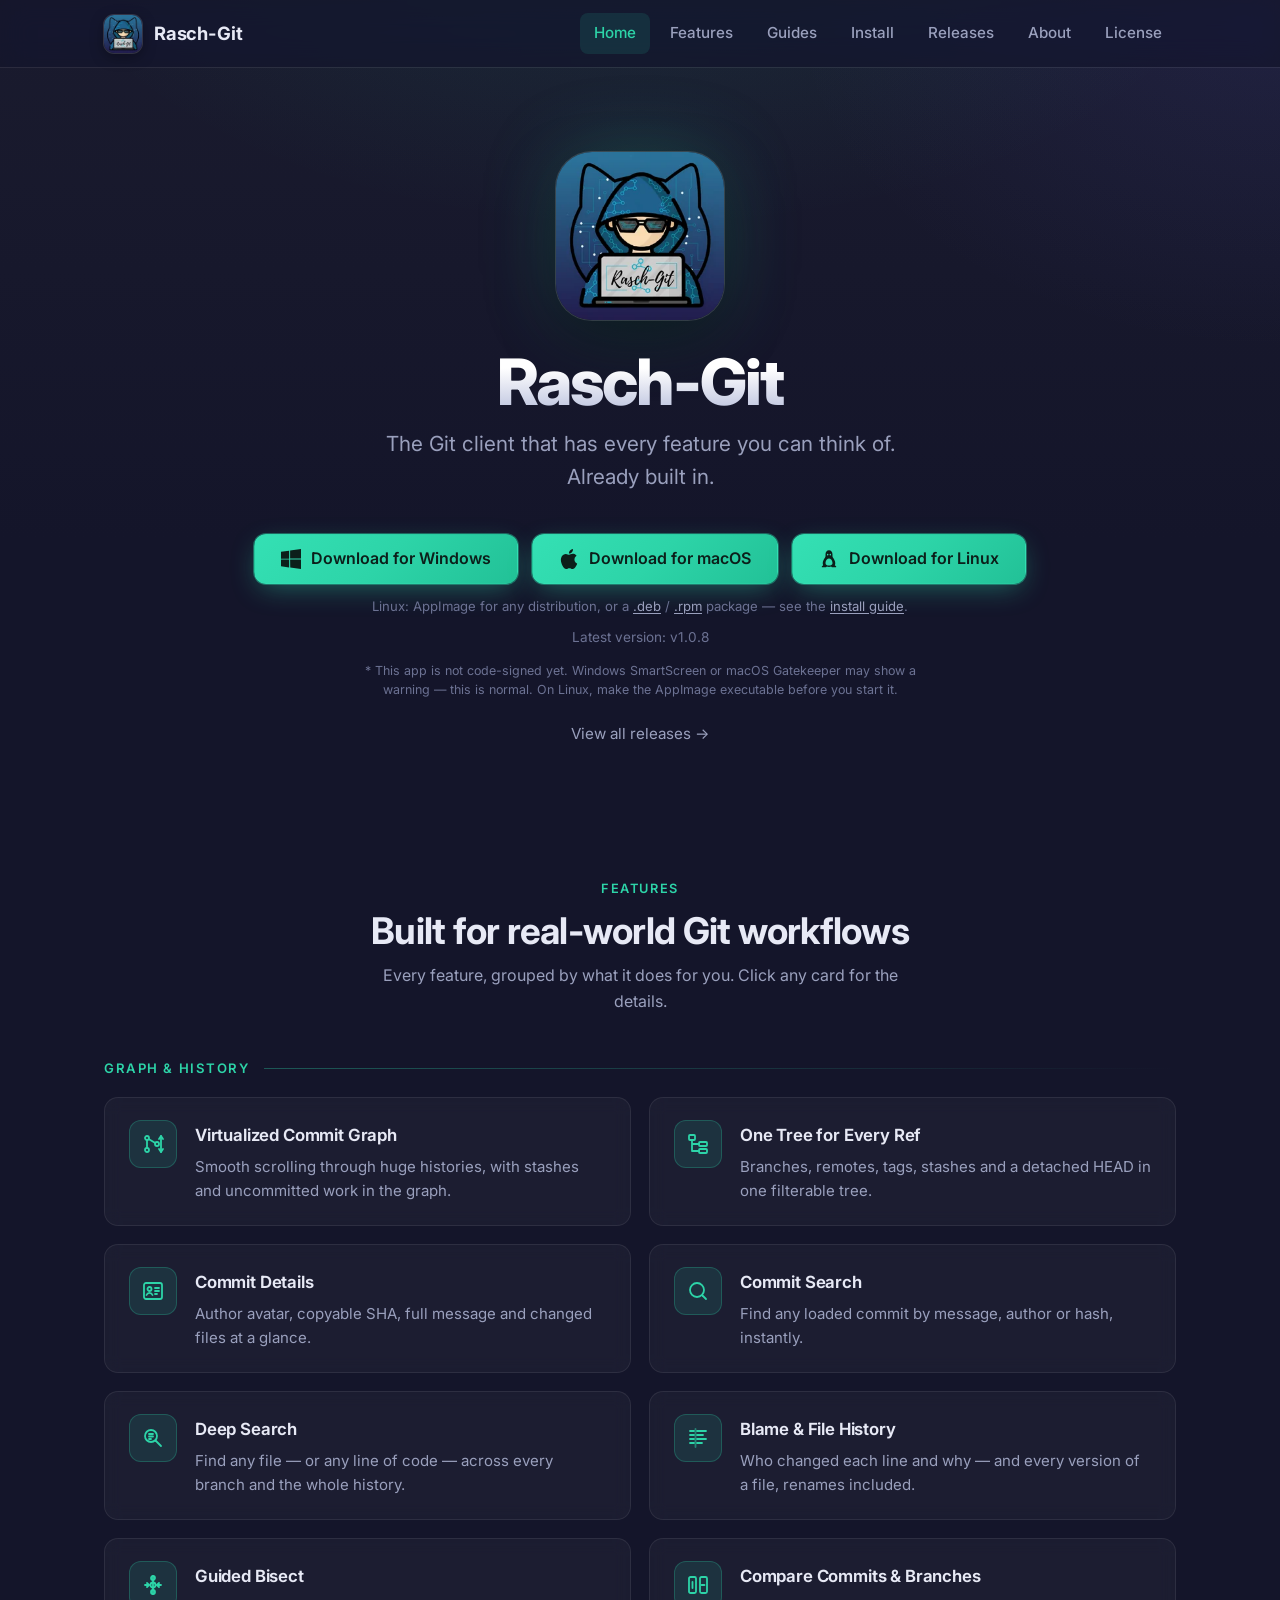
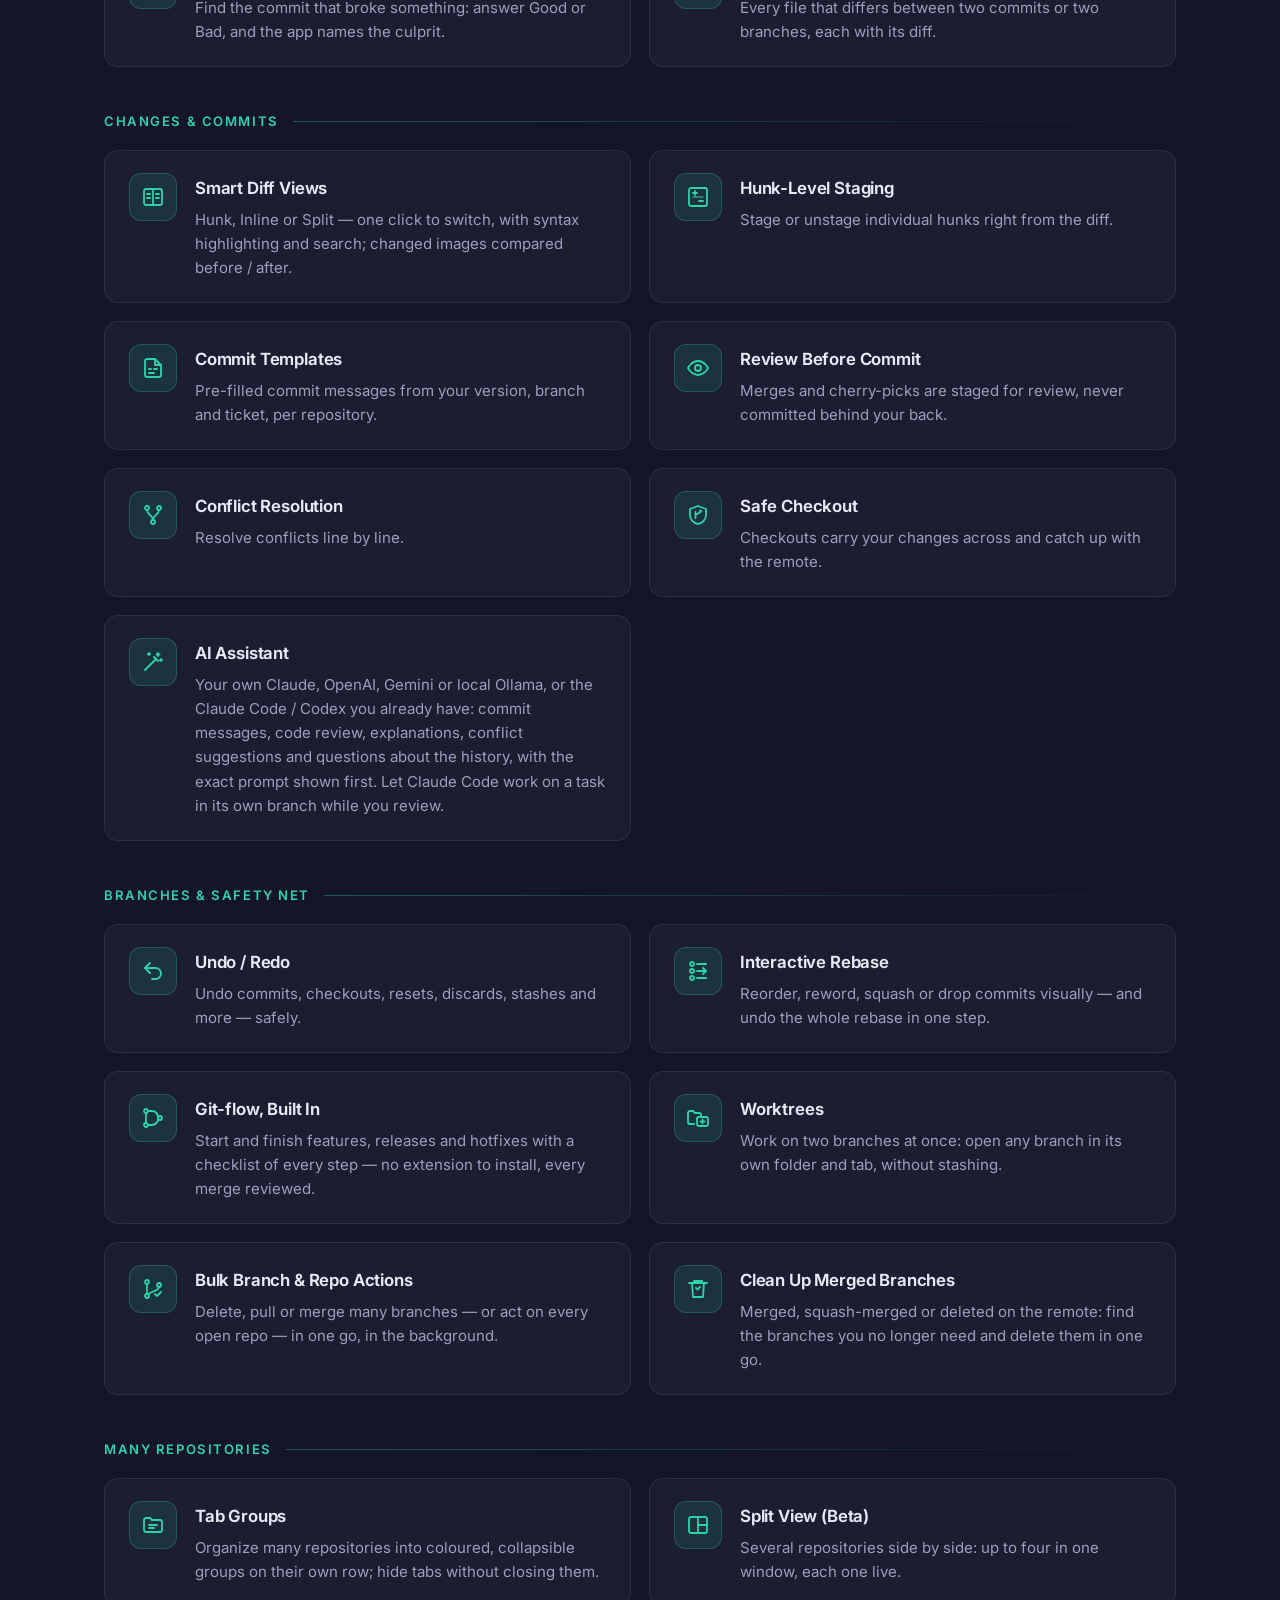
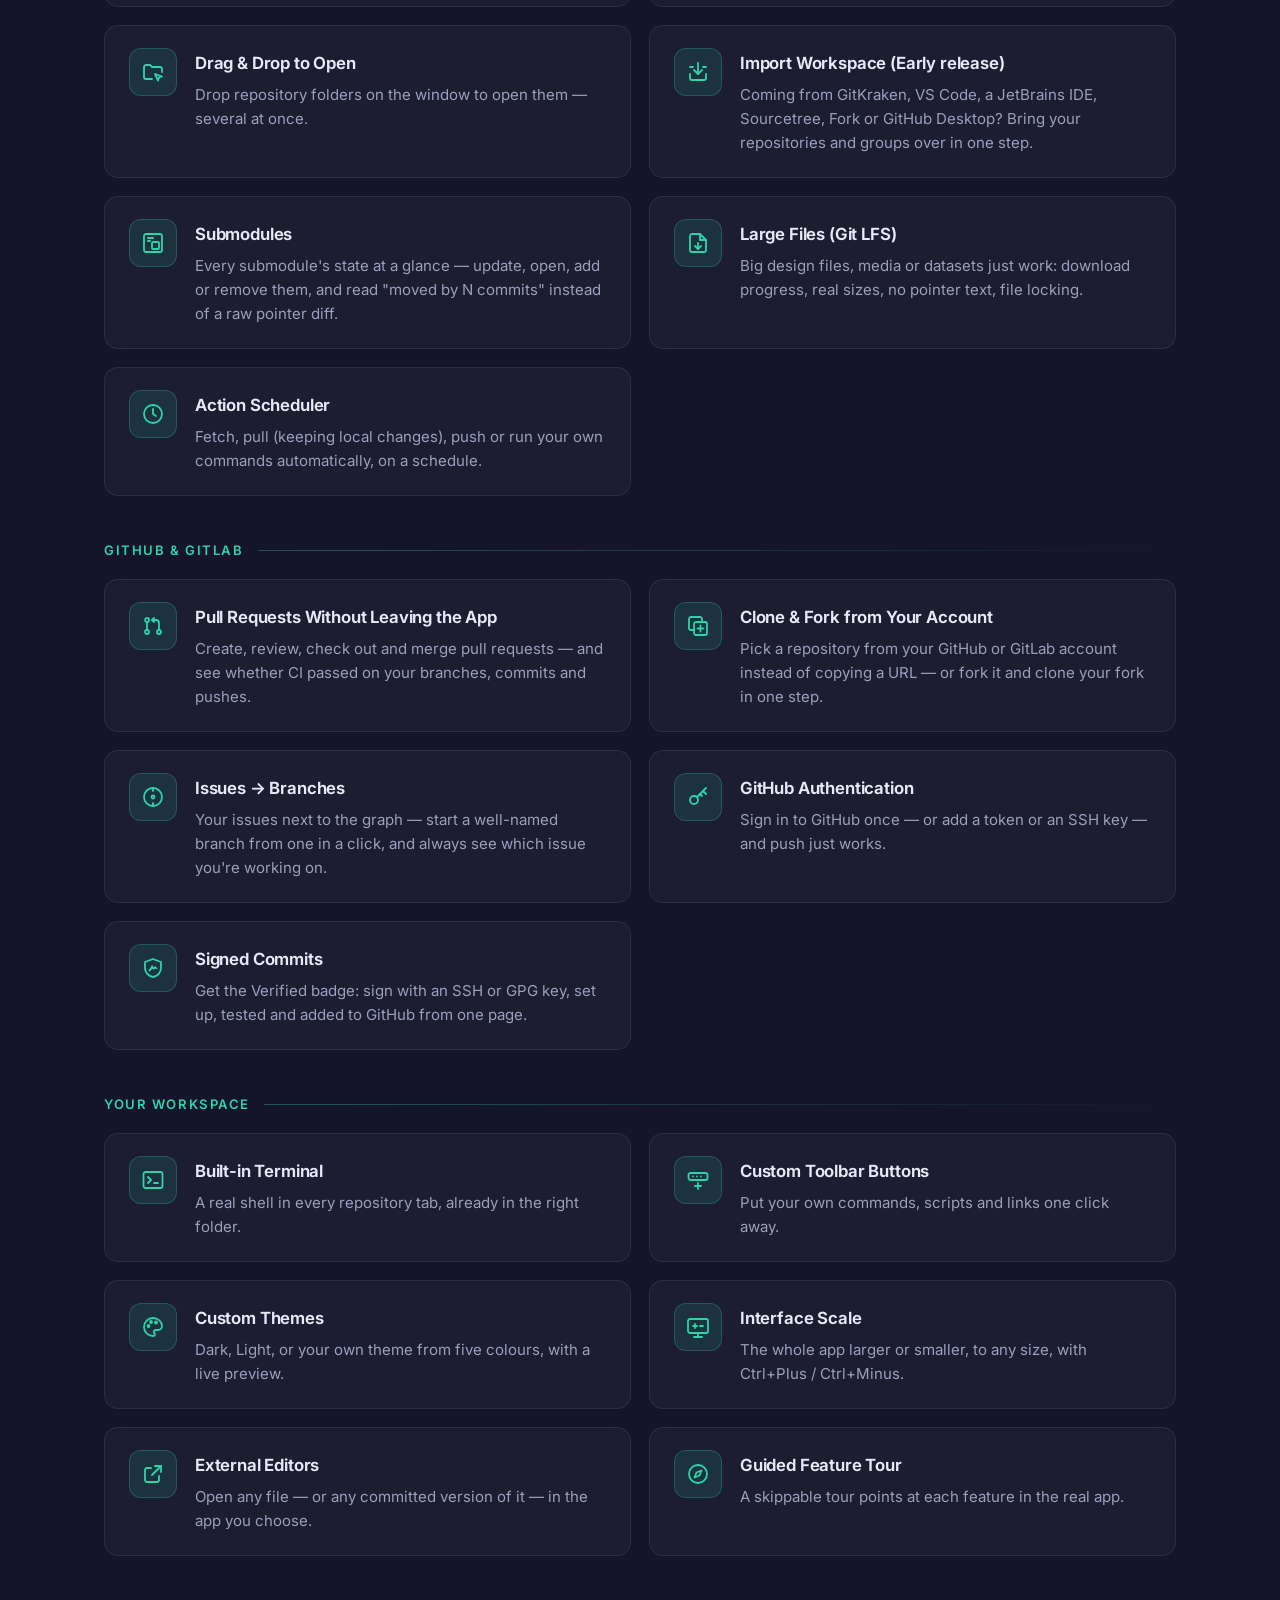
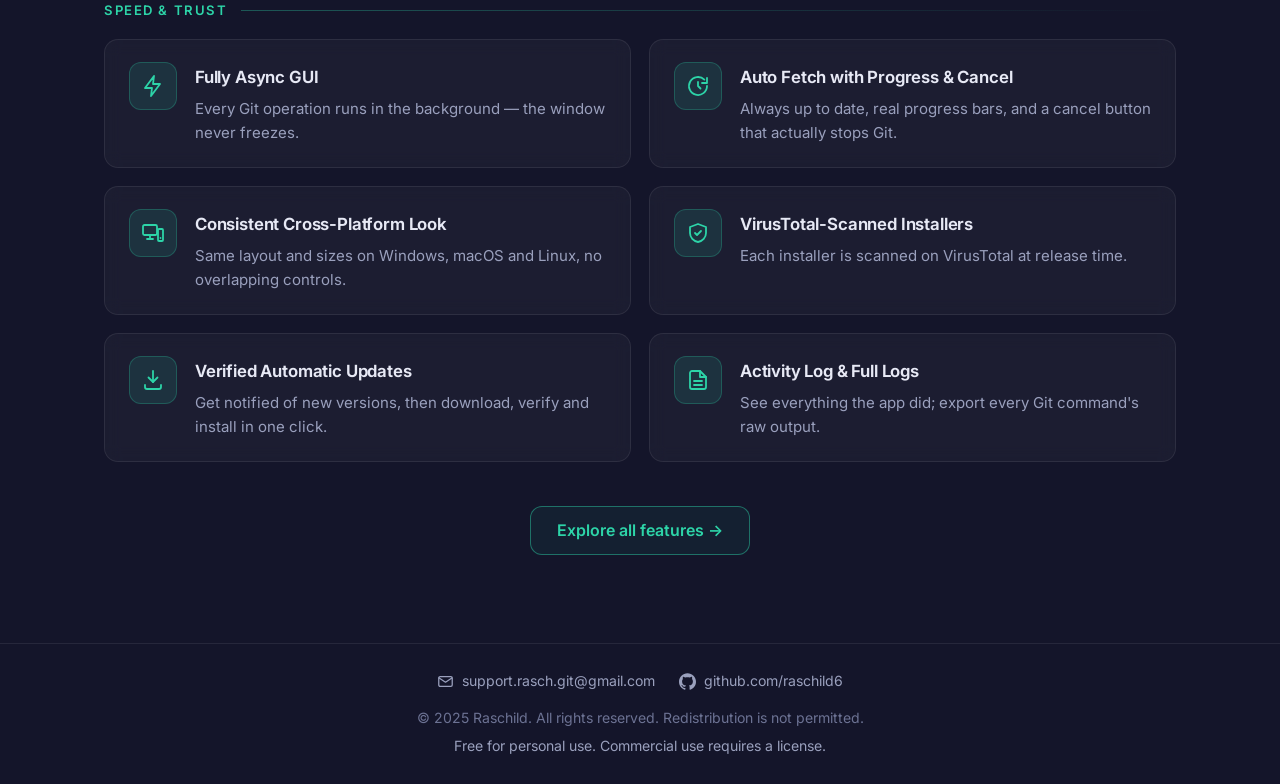
==== commit 87cc4014: "AI assistant no longer experimental (app 1.0.9) Co-Authored-By: Claude Opus 5.5 <noreply@anthropic.c" ====
--- a/index.html
+++ b/index.html
@@ -190,8 +190,8 @@
             <a class="card feature" href="features.html#ai-assistant">
               <div class="feature-icon"><svg viewBox="0 0 24 24" fill="none" stroke="currentColor" stroke-width="1.8" stroke-linecap="round" stroke-linejoin="round" aria-hidden="true"><path d="m4 20 11-11"/><path d="m13 7 4 4"/><path d="M17 3v3M15.5 4.5h3M20 9v2M19 10h2M8 3v2M7 4h2"/></svg></div>
               <div>
-                <h4>AI Assistant (Experimental)</h4>
-                <p>Your own Claude, OpenAI, Gemini or local Ollama, or the Claude Code / Codex you already have: commit messages, code review, explanations, conflict suggestions and questions about the history, with the exact prompt shown first. Experimental: let Claude Code work on a task in its own branch while you review.</p>
+                <h4>AI Assistant</h4>
+                <p>Your own Claude, OpenAI, Gemini or local Ollama, or the Claude Code / Codex you already have: commit messages, code review, explanations, conflict suggestions and questions about the history, with the exact prompt shown first. Let Claude Code work on a task in its own branch while you review.</p>
               </div>
             </a>
           </div>
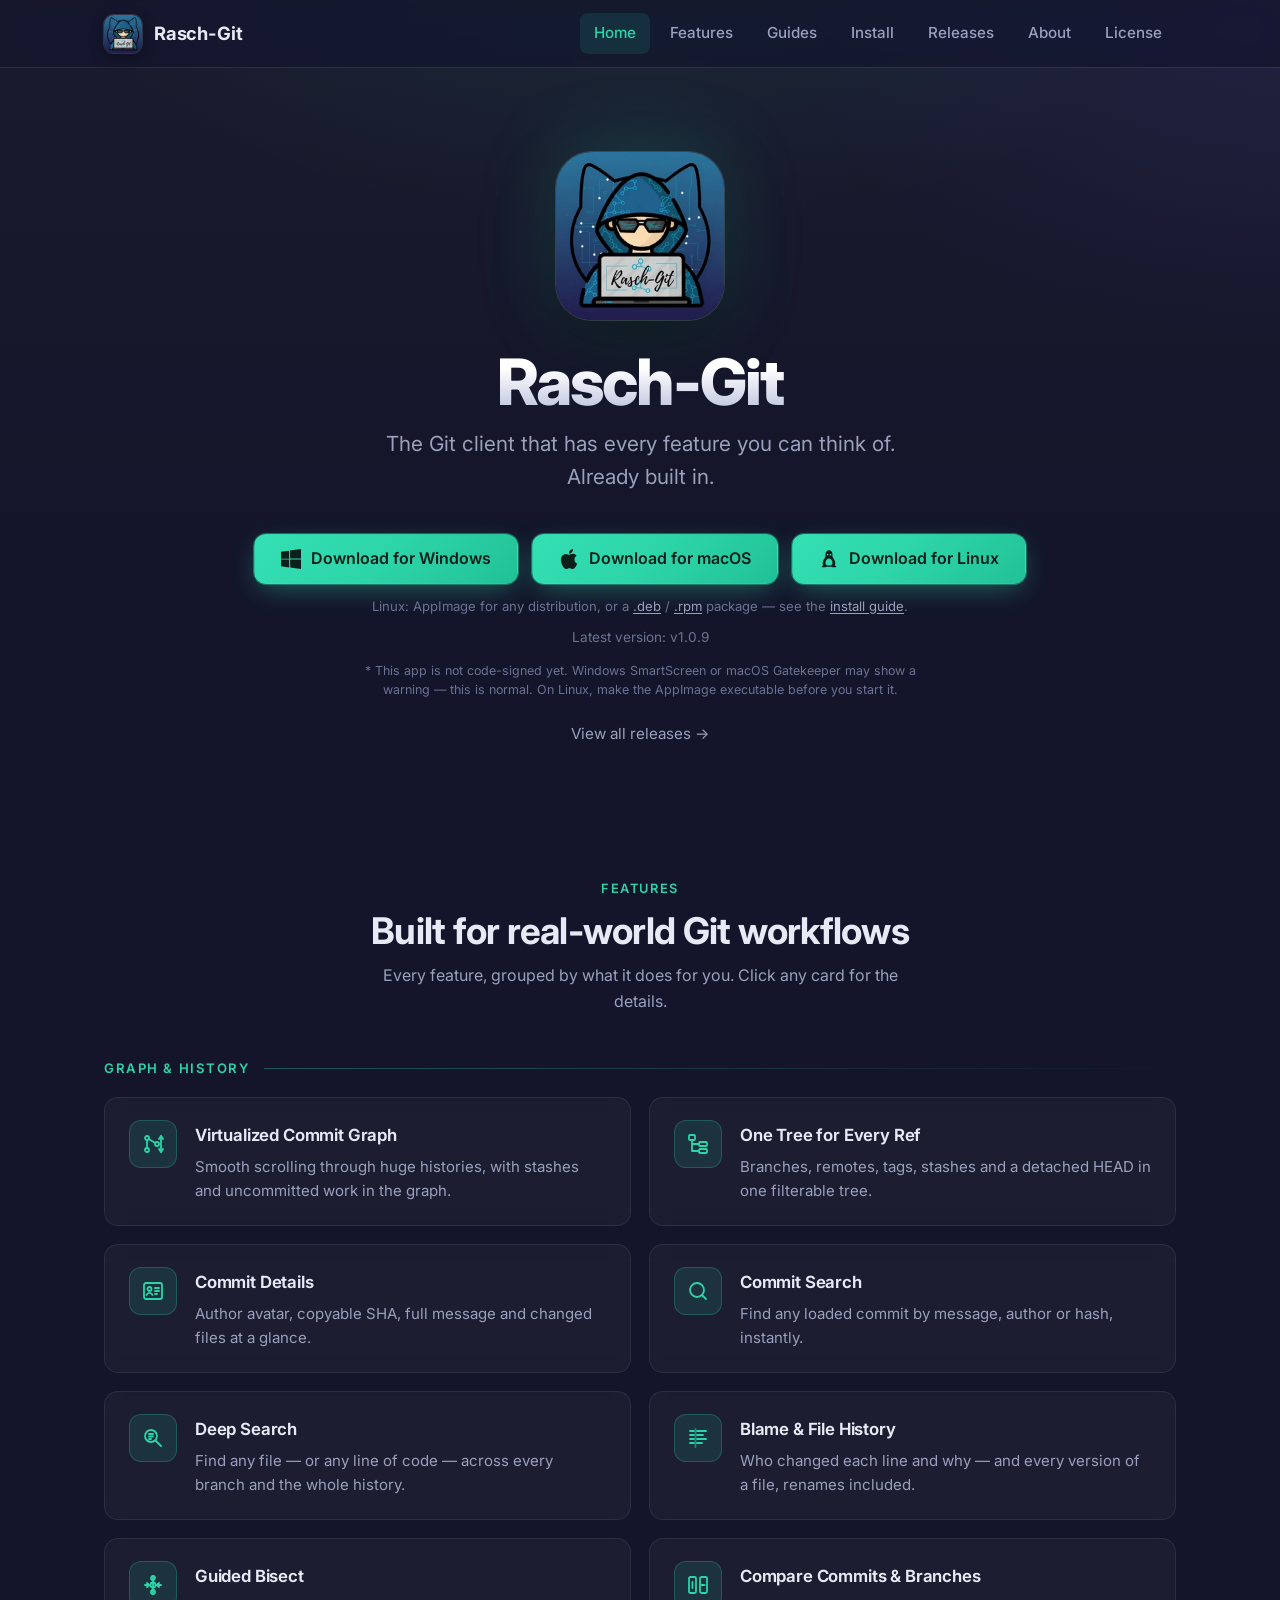
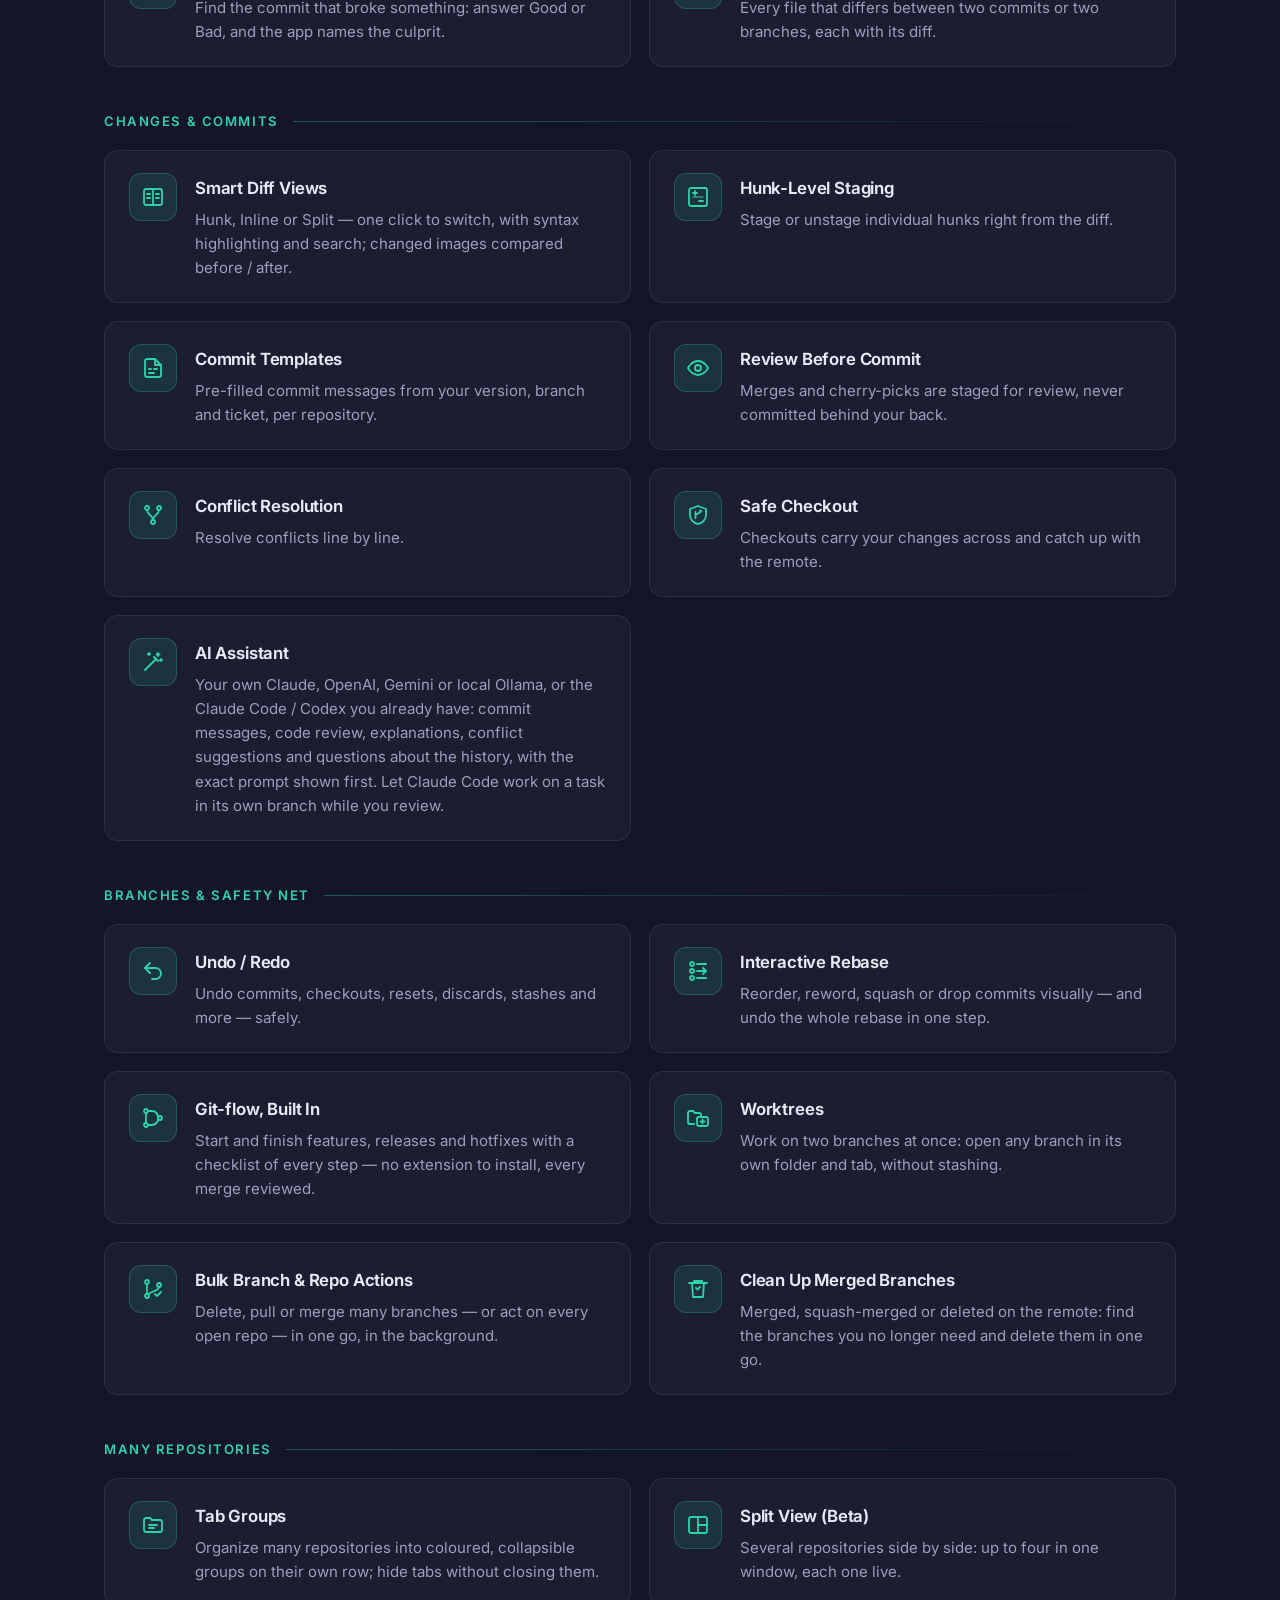
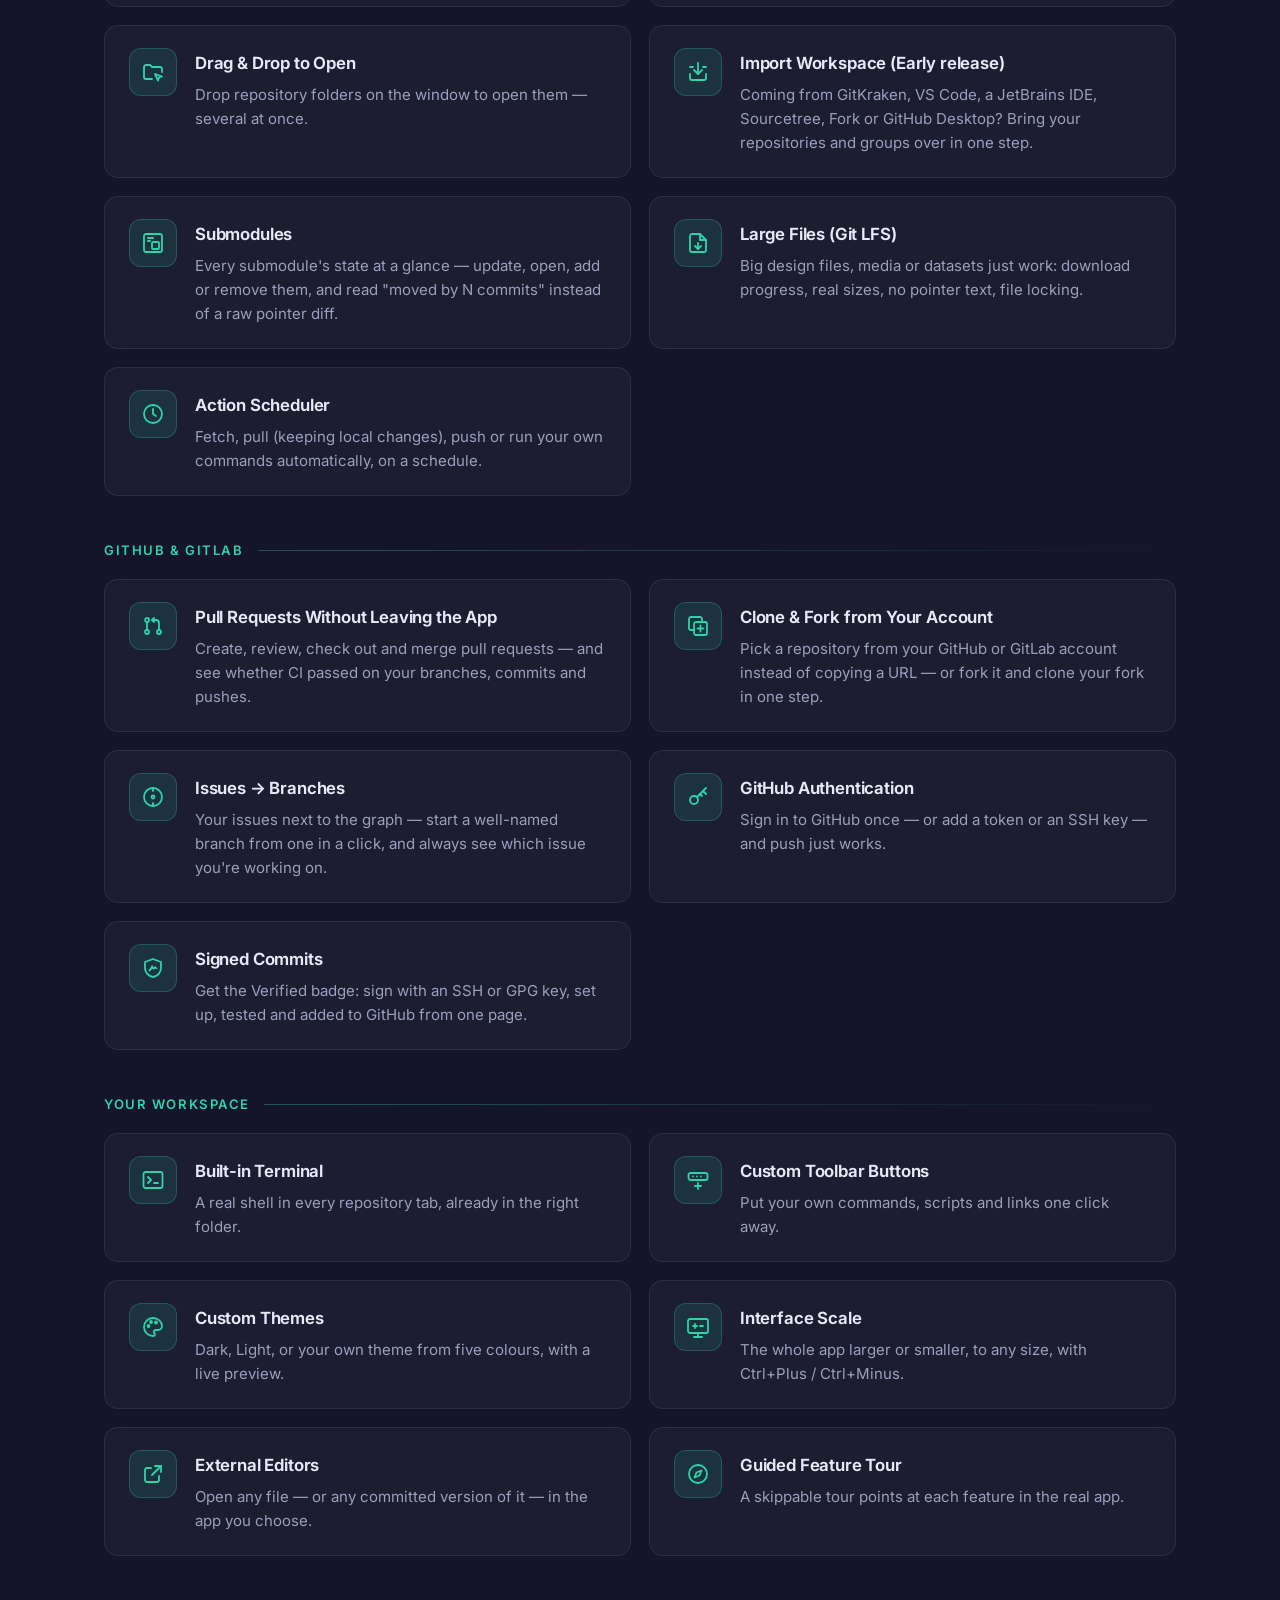
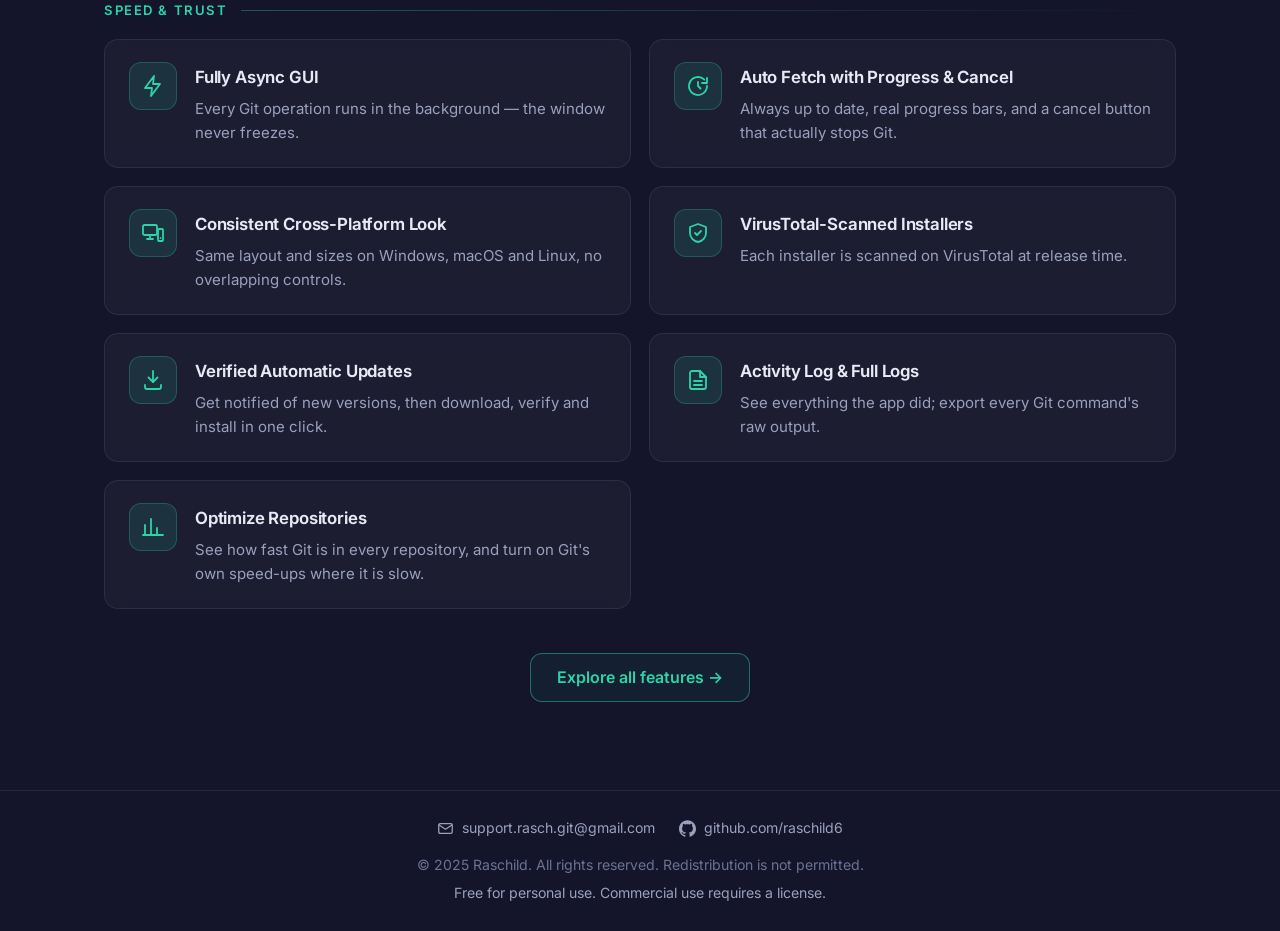
==== commit c823aac2: "Optimize Repositories: feature page, home card, guide - Features: new "Optimize Repositories" in Spe" ====
--- a/index.html
+++ b/index.html
@@ -429,6 +429,13 @@
                 <p>See everything the app did; export every Git command's raw output.</p>
               </div>
             </a>
+            <a class="card feature" href="features.html#optimize-repositories">
+              <div class="feature-icon"><svg viewBox="0 0 24 24" fill="none" stroke="currentColor" stroke-width="1.8" stroke-linecap="round" stroke-linejoin="round" aria-hidden="true"><path d="M4 20V10M10 20V4M16 20v-7M22 20H2"/></svg></div>
+              <div>
+                <h4>Optimize Repositories</h4>
+                <p>See how fast Git is in every repository, and turn on Git's own speed-ups where it is slow.</p>
+              </div>
+            </a>
           </div>
         </div>
         <div class="features-more">
